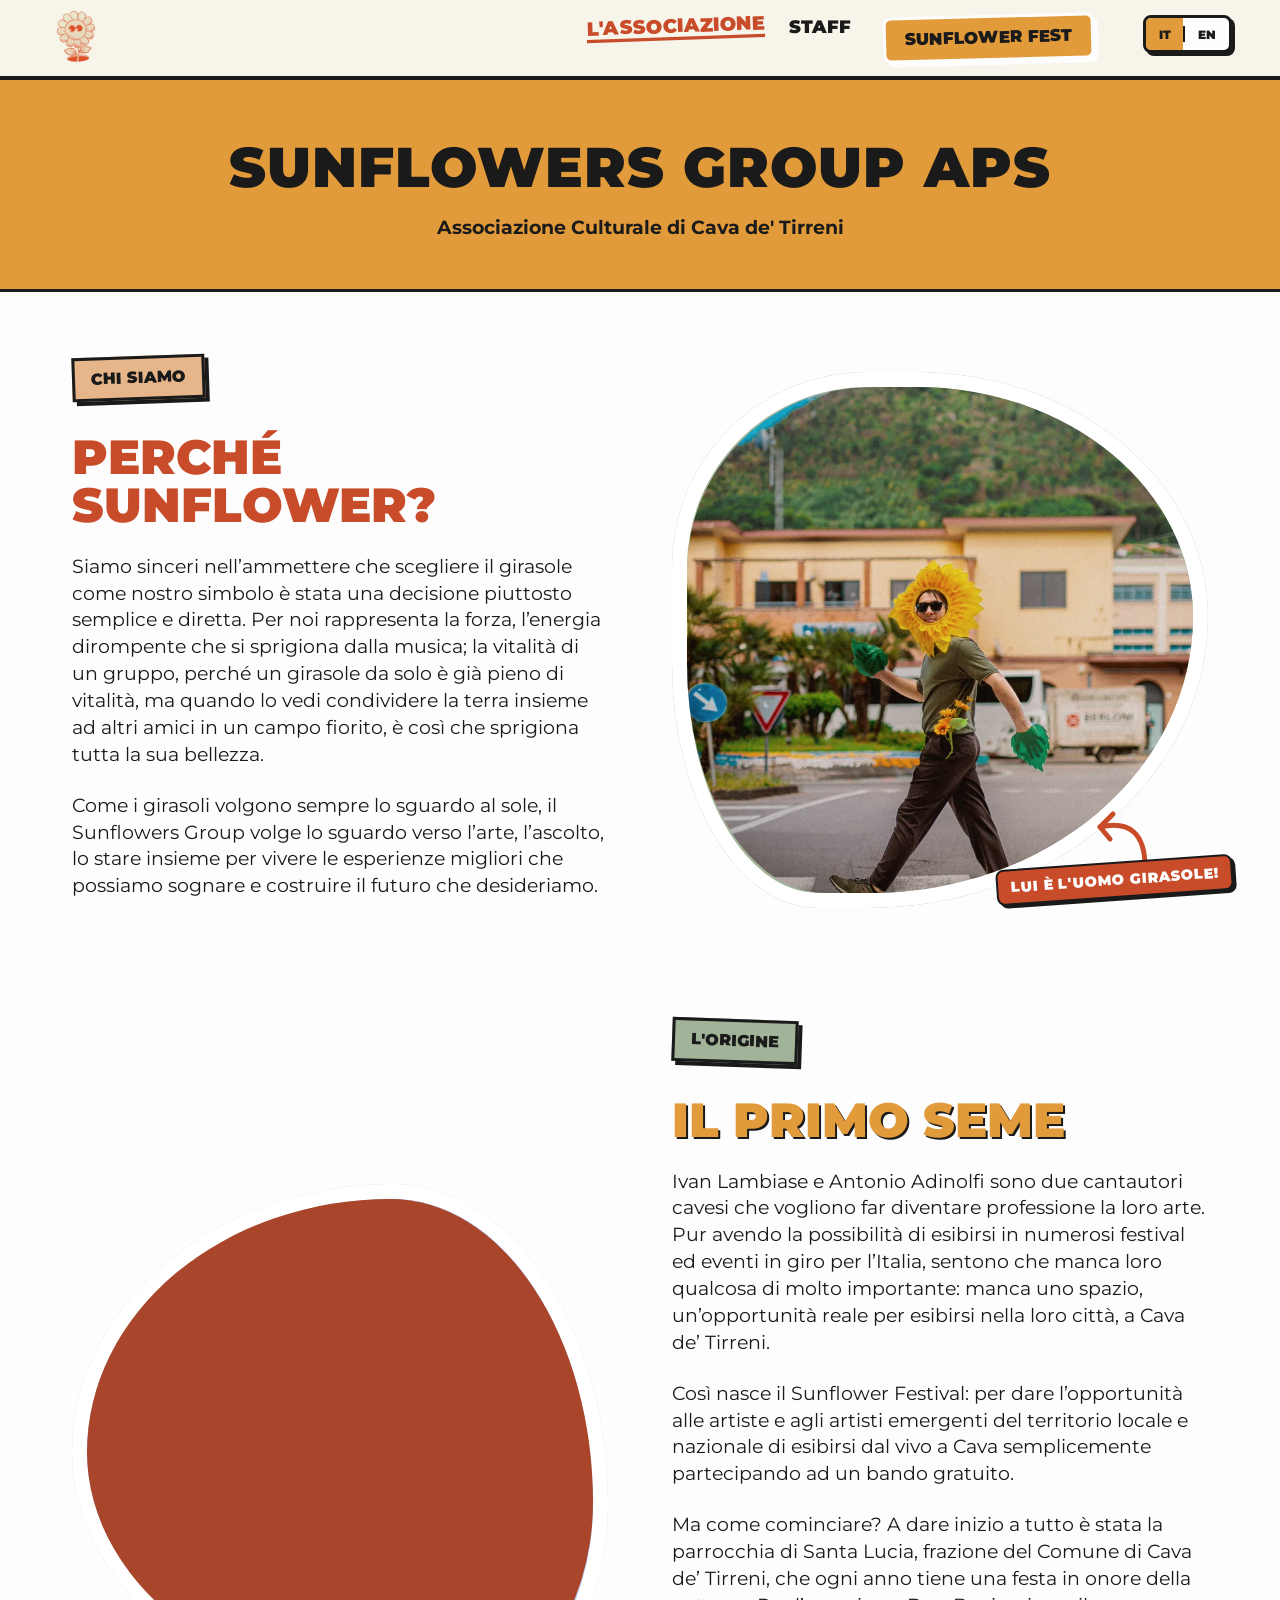
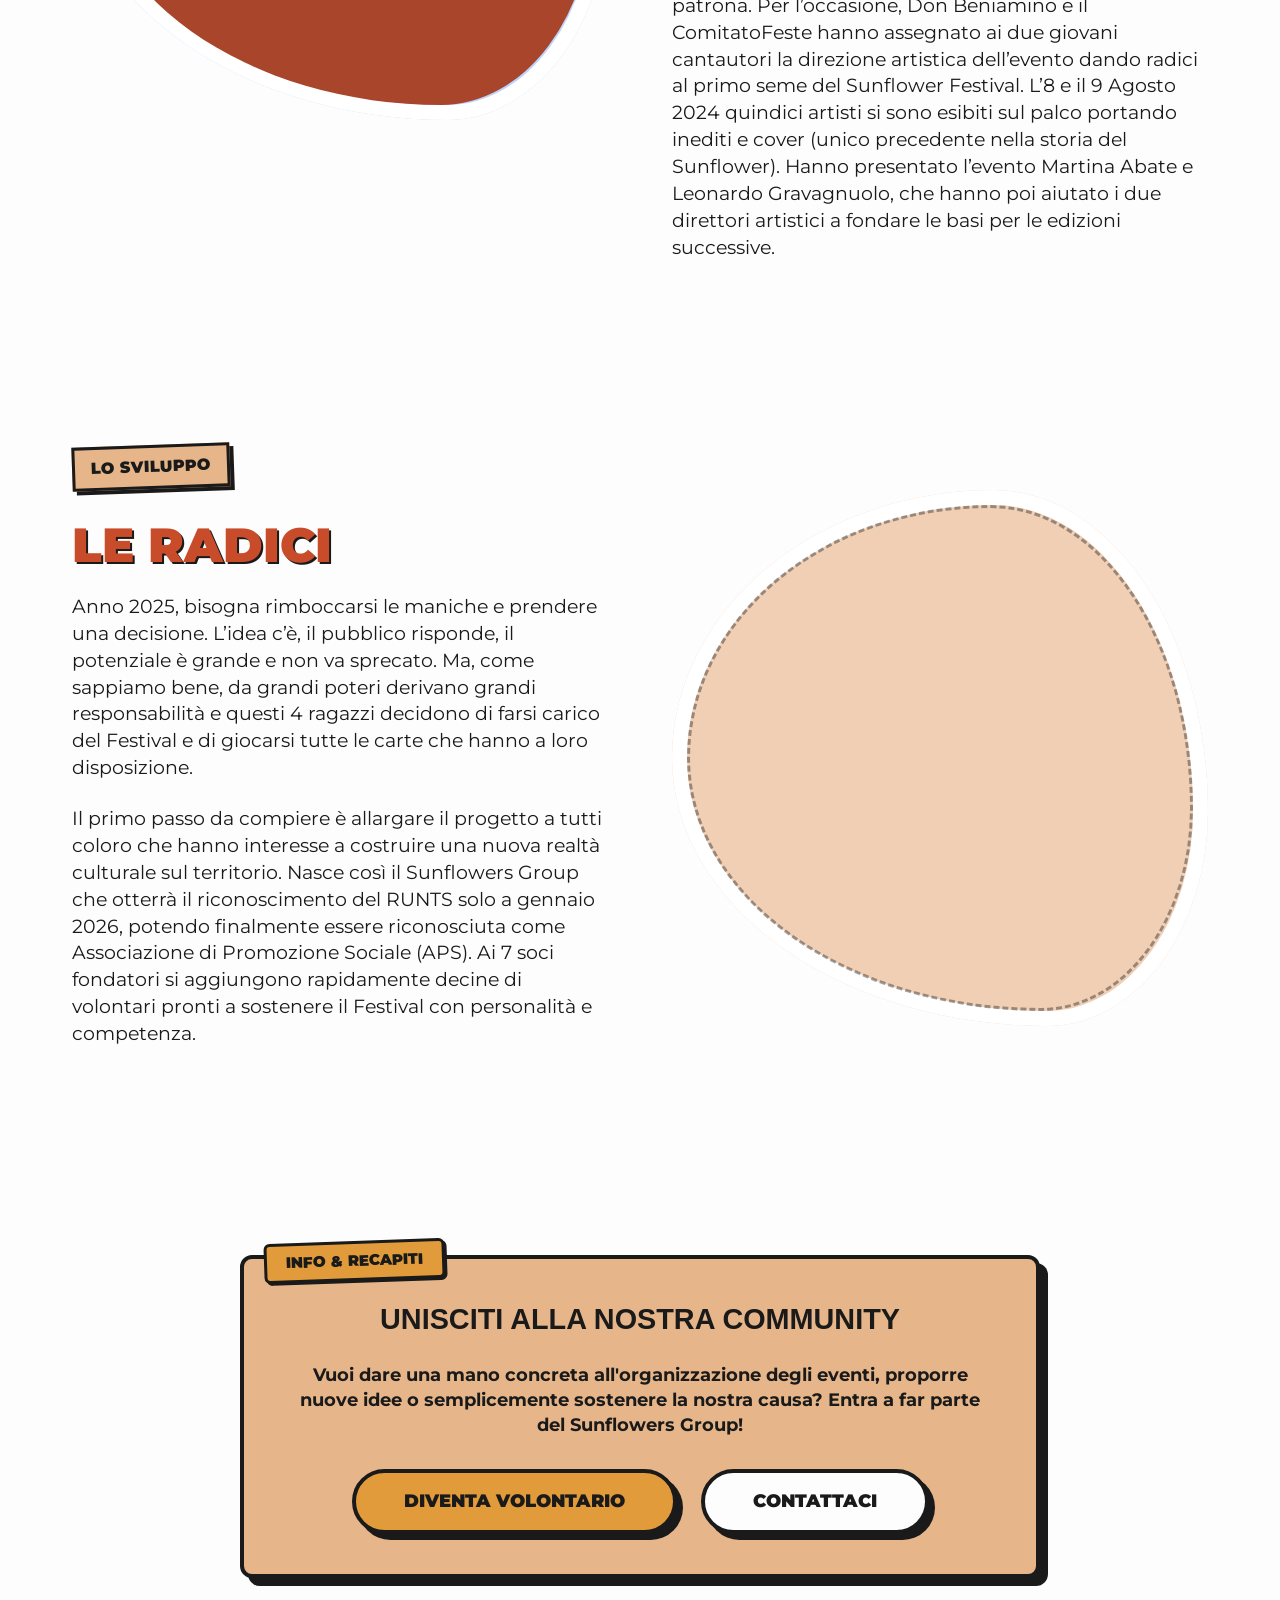
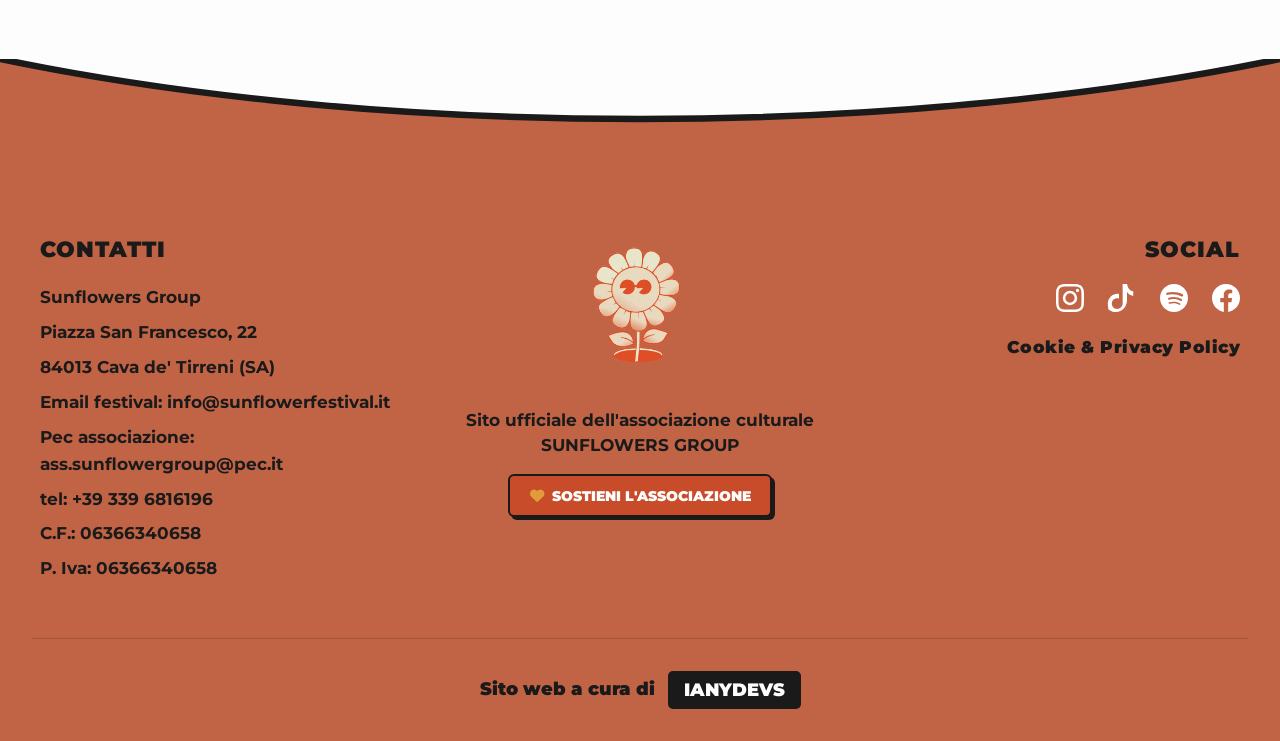
==== associazione/index.html @ 64fb0303 "fix: immagini news ritagliate su mobile/fullscreen, link PDF donazione e dettagli nav mobile - Le ne" ====
<!DOCTYPE html>
<html lang="it">
<head>
    <meta charset="UTF-8">
    <meta name="viewport" content="width=device-width, initial-scale=1.0">
    <title>Sunflowers Group | Associazione Culturale</title>
    <link rel="icon" type="image/png" href="assets/logo_ass.webp">
    <meta name="description" content="Sito ufficiale dell'Associazione Culturale Sunflowers Group. Promuoviamo arte, musica e creatività giovanile sul territorio.">
    <link rel="stylesheet" href="style.css?v=30">
    <link rel="preconnect" href="https://cdnjs.cloudflare.com">
    <link rel="preconnect" href="https://fonts.cdnfonts.com">
    <link rel="preload" href="https://cdnjs.cloudflare.com/ajax/libs/font-awesome/6.4.0/css/all.min.css" as="style" onload="this.onload=null;this.rel='stylesheet'">
    <noscript><link rel="stylesheet" href="https://cdnjs.cloudflare.com/ajax/libs/font-awesome/6.4.0/css/all.min.css"></noscript>
    <link rel="preconnect" href="https://fonts.googleapis.com">
    <link rel="preconnect" href="https://fonts.gstatic.com" crossorigin>
    <link rel="preload" href="https://fonts.googleapis.com/css2?family=Anton&family=Montserrat:wght@400;700;900&family=Great+Vibes&family=Dancing+Script&display=swap" as="style" onload="this.onload=null;this.rel='stylesheet'">
    <noscript><link href="https://fonts.googleapis.com/css2?family=Anton&family=Montserrat:wght@400;700;900&family=Great+Vibes&family=Dancing+Script&display=swap" rel="stylesheet"></noscript>
    <link rel="preload" href="https://fonts.cdnfonts.com/css/monument-extended" as="style" onload="this.onload=null;this.rel='stylesheet'">
    <noscript><link href="https://fonts.cdnfonts.com/css/monument-extended" rel="stylesheet"></noscript>
    <script>
        (function() {
            if (sessionStorage.getItem('playTransitionOut') !== 'true') {
                document.documentElement.classList.add('no-curtain');
            }
        })();
    </script>
</head>
<body>
    
    <!-- CURTAIN TRANSITION -->
    <div class="page-curtain">
        <div class="curtain-content">
            <img src="assets/logo_ass.webp" alt="Logo Sunflowers Group" class="curtain-logo">
            <div class="curtain-cursive-text" style="opacity: 0; clip-path: inset(-20px 100% -20px -20px);">Sunflowers Group</div>
        </div>
    </div>
    
    <!-- NAVBAR -->
    <nav class="main-nav">
        <a href="index.html" class="nav-logo">
            <img src="assets/logo_ass.webp" alt="Logo Sunflowers Group">
        </a>
        <button class="menu-toggle" id="menu-toggle" aria-label="Toggle Menu">
            <span></span>
            <span></span>
            <span></span>
        </button>
        <div class="nav-links">
            <a href="index.html" class="active"><span class="lang-it">L'Associazione</span><span class="lang-en">The Association</span></a>
            <a href="staff.html">Staff</a>
            <a href="../index.html" class="nav-btn-fest">Sunflower Fest</a>
            <div class="lang-switcher">
                <button class="lang-btn it" data-lang="it">IT</button>
                <div class="lang-switcher-divider"></div>
                <button class="lang-btn en" data-lang="en">EN</button>
            </div>
        </div>
    </nav>

    <!-- Page Header -->
    <header class="page-header" style="background-color: var(--c-yellow); border-bottom: 3px solid var(--text-black);">
        <h1 class="page-title" style="color: var(--text-black);">SUNFLOWERS GROUP APS</h1>
        <p class="page-subtitle" style="color: var(--text-black);">
            <span class="lang-it">Associazione Culturale di Cava de' Tirreni</span>
            <span class="lang-en">Cultural Association of Cava de' Tirreni</span>
        </p>
    </header>

    <!-- Content Wrapper -->
    <div class="full-width-wrapper bg-white">
        
        <main class="info-section">
            
            <!-- Association Block -->
            <article class="info-block reveal-up" id="missione">
                <div class="info-text">
                    <div class="sticker badge-rect bg-peach" style="position: relative; transform: rotate(-2deg); margin-bottom: 2rem; display: inline-block;">
                        <span class="lang-it">CHI SIAMO</span>
                        <span class="lang-en">WHO WE ARE</span>
                    </div>
                    <h2 style="color: var(--c-red);">
                        <span class="lang-it">PERCHÉ SUNFLOWER?</span>
                        <span class="lang-en">WHY SUNFLOWER?</span>
                    </h2>
                    <p>
                        <span class="lang-it">Siamo sinceri nell’ammettere che scegliere il girasole come nostro simbolo è stata una decisione piuttosto semplice e diretta. Per noi rappresenta la forza, l’energia dirompente che si sprigiona dalla musica; la vitalità di un gruppo, perché un girasole da solo è già pieno di vitalità, ma quando lo vedi condividere la terra insieme ad altri amici in un campo fiorito, è così che sprigiona tutta la sua bellezza.</span>
                        <span class="lang-en">We'll be honest: choosing the sunflower as our symbol was an easy, obvious choice. To us, it represents strength and the explosive energy that music unleashes — the vitality of a group, because even on its own a sunflower is already full of life, but it's when you see it sharing the soil with others in a blooming field that its beauty truly comes out.</span>
                    </p>
                    <p>
                        <span class="lang-it">Come i girasoli volgono sempre lo sguardo al sole, il Sunflowers Group volge lo sguardo verso l’arte, l’ascolto, lo stare insieme per vivere le esperienze migliori che possiamo sognare e costruire il futuro che desideriamo.</span>
                        <span class="lang-en">Just as sunflowers always turn toward the sun, the Sunflowers Group turns toward art, connection, and togetherness — living the best experiences we can dream up and building the future we want to see.</span>
                    </p>
                </div>
                <div class="info-image" style="position: relative;">
                    <div class="torn-paper-large float-anim-1 interactive-photo" style="background-color: var(--c-green);">
                        <div class="torn-paper-inner cover-image" style="background-image: url('assets/Img_ass1.webp');"></div>
                    </div>
                    <!-- Freccia e Testo "L'uomo girasole" -->
                    <div class="girasole-pointer" style="position: absolute; bottom: 10px; right: -25px; z-index: 15; font-family: 'Montserrat', sans-serif; font-weight: 900; pointer-events: none; display: flex; flex-direction: column; align-items: center;">
                        <svg width="80" height="70" viewBox="0 0 80 70" style="margin-left: 20px; margin-bottom: -10px;">
                            <!-- Hand-drawn style curved arrow starting vertically and bending left -->
                            <path d="M60,65 Q60,15 15,25" stroke="var(--c-red)" stroke-width="5" fill="none" stroke-linecap="round" />
                            <path d="M28,12 L15,25 L25,37" stroke="var(--c-red)" stroke-width="5" fill="none" stroke-linejoin="round" stroke-linecap="round" />
                        </svg>
                        <span style="white-space: nowrap; background: var(--c-red); color: white; padding: 6px 12px; border: 2px solid var(--text-black); border-radius: 8px; box-shadow: 3px 3px 0px var(--text-black); font-size: 0.9rem; text-transform: uppercase; letter-spacing: 1px; transform: rotate(-4deg); display: inline-block;">
                            <span class="lang-it">Lui è l'uomo girasole!</span>
                            <span class="lang-en">He is the sunflower man!</span>
                        </span>
                    </div>
                </div>
            </article>

            <!-- Projects Block -->
            <article class="info-block reverse reveal-up delay-1" style="padding-top: 2rem; padding-bottom: 4rem;" id="progetti">
                <div class="info-text">
                    <div class="sticker badge-rect bg-blue" style="position: relative; transform: rotate(2deg); margin-bottom: 2rem; display: inline-block; color: var(--text-black);">
                        <span class="lang-it">L'ORIGINE</span>
                        <span class="lang-en">THE ORIGIN</span>
                    </div>
                    <h2 style="color: var(--c-yellow); text-shadow: 2px 2px 0px var(--text-black);">
                        <span class="lang-it">IL PRIMO SEME</span>
                        <span class="lang-en">THE FIRST SEED</span>
                    </h2>
                    <p>
                        <span class="lang-it">Ivan Lambiase e Antonio Adinolfi sono due cantautori cavesi che vogliono far diventare professione la loro arte. Pur avendo la possibilità di esibirsi in numerosi festival ed eventi in giro per l’Italia, sentono che manca loro qualcosa di molto importante: manca uno spazio, un’opportunità reale per esibirsi nella loro città, a Cava de’ Tirreni.</span>
                        <span class="lang-en">Ivan Lambiase and Antonio Adinolfi are two singer-songwriters from Cava who want to turn their art into a career. Despite having played numerous festivals and events across Italy, they felt something important was missing: a real space, a real chance to perform in their own city, Cava de' Tirreni.</span>
                    </p>
                    <p>
                        <span class="lang-it">Così nasce il Sunflower Festival: per dare l’opportunità alle artiste e agli artisti emergenti del territorio locale e nazionale di esibirsi dal vivo a Cava semplicemente partecipando ad un bando gratuito.</span>
                        <span class="lang-en">And so the Sunflower Festival was born: to give emerging artists from the local and national scene the chance to perform live in Cava, simply by applying to a free open call.</span>
                    </p>
                    <p>
                        <span class="lang-it">Ma come cominciare? A dare inizio a tutto è stata la parrocchia di Santa Lucia, frazione del Comune di Cava de’ Tirreni, che ogni anno tiene una festa in onore della patrona. Per l’occasione, Don Beniamino e il ComitatoFeste hanno assegnato ai due giovani cantautori la direzione artistica dell’evento dando radici al primo seme del Sunflower Festival. L’8 e il 9 Agosto 2024 quindici artisti si sono esibiti sul palco portando inediti e cover (unico precedente nella storia del Sunflower). Hanno presentato l’evento Martina Abate e Leonardo Gravagnuolo, che hanno poi aiutato i due direttori artistici a fondare le basi per le edizioni successive.</span>
                        <span class="lang-en">But how do you start? It all began with the parish of Santa Lucia, a hamlet in the Municipality of Cava de' Tirreni, which holds a feast in honor of its patron saint every year. For the occasion, Don Beniamino and the Feast Committee entrusted the two young singer-songwriters with the event's artistic direction, planting the first seed of the Sunflower Festival. On August 8 and 9, 2024, fifteen artists took the stage with original songs and covers (still the only time that's happened in Sunflower's history). The event was hosted by Martina Abate and Leonardo Gravagnuolo, who went on to help the two artistic directors lay the groundwork for the editions that followed.</span>
                    </p>
                </div>
                <div class="info-image">
                    <div class="torn-paper-large shape-2 float-anim-2 interactive-photo" style="background-color: var(--c-blue);">
                        <div class="torn-paper-inner cover-image img-vibes" style="background-image: url('../assets/slide3.png');"></div>
                    </div>
                </div>
            </article>

            <!-- Roots Block -->
            <article class="info-block reveal-up delay-1" style="padding-top: 2rem; padding-bottom: 4rem;" id="radici">
                <div class="info-text">
                    <div class="sticker badge-rect bg-peach" style="position: relative; transform: rotate(-2deg); margin-bottom: 2rem; display: inline-block; color: var(--text-black);">
                        <span class="lang-it">LO SVILUPPO</span>
                        <span class="lang-en">THE DEVELOPMENT</span>
                    </div>
                    <h2 style="color: var(--c-red); text-shadow: 2px 2px 0px var(--text-black);">
                        <span class="lang-it">LE RADICI</span>
                        <span class="lang-en">THE ROOTS</span>
                    </h2>
                    <p>
                        <span class="lang-it">Anno 2025, bisogna rimboccarsi le maniche e prendere una decisione. L’idea c’è, il pubblico risponde, il potenziale è grande e non va sprecato. Ma, come sappiamo bene, da grandi poteri derivano grandi responsabilità e questi 4 ragazzi decidono di farsi carico del Festival e di giocarsi tutte le carte che hanno a loro disposizione.</span>
                        <span class="lang-en">It's 2025, and it's time to roll up our sleeves and make a call. The idea is there, the audience is responding, and the potential is too great to waste. But, as we all know, with great power comes great responsibility, and these four young guys decide to take charge of the Festival and play every card they have.</span>
                    </p>
                    <p>
                        <span class="lang-it">Il primo passo da compiere è allargare il progetto a tutti coloro che hanno interesse a costruire una nuova realtà culturale sul territorio. Nasce così il Sunflowers Group che otterrà il riconoscimento del RUNTS solo a gennaio 2026, potendo finalmente essere riconosciuta come Associazione di Promozione Sociale (APS). Ai 7 soci fondatori si aggiungono rapidamente decine di volontari pronti a sostenere il Festival con personalità e competenza.</span>
                        <span class="lang-en">The first step is to open the project up to everyone interested in building a new cultural venture in the area. That's how the Sunflowers Group came to be — though it wouldn't officially register with RUNTS until January 2026, finally earning recognition as a Social Promotion Association (APS). Dozens of volunteers quickly joined the 7 founding members, each ready to support the Festival with their own skills and personality.</span>
                    </p>
                </div>
                <div class="info-image">
                    <div class="torn-paper-large shape-2 float-anim-1 interactive-photo" style="background-color: var(--c-pastel-orange);">
                        <div class="torn-paper-inner" style="background-color: transparent; display: flex; align-items: center; justify-content: center; border: 3px dashed rgba(26, 26, 26, 0.4);">
                            <span style="font-family: 'Monument Extended', sans-serif; font-size: 0.8rem; color: var(--text-black); opacity: 0.4;">
                              
                          
                            </span>
                        </div>
                    </div>
                </div>
            </article>

            <!-- Membership Card / Call to Action -->
            <article class="reveal-up" style="width: 100%; display: flex; justify-content: center; margin-top: 2rem;">
                <div class="contact-info-card" style="max-width: 800px; width: 100%; text-align: center;">
                    <h3 style="font-family: 'Monument Extended', sans-serif; font-size: 1.8rem; margin-bottom: 1.5rem; text-transform: uppercase;">
                        <span class="lang-it">Unisciti alla nostra community</span>
                        <span class="lang-en">Join our community</span>
                    </h3>
                    <p style="font-size: 1.1rem; margin-bottom: 2rem; font-weight: 700;">
                        <span class="lang-it">Vuoi dare una mano concreta all'organizzazione degli eventi, proporre nuove idee o semplicemente sostenere la nostra causa? Entra a far parte del Sunflowers Group!</span>
                        <span class="lang-en">Do you want to lend a hand in organizing events, propose new ideas, or simply support our cause? Join the Sunflowers Group!</span>
                    </p>
                    <div style="display: flex; gap: 1.5rem; justify-content: center; flex-wrap: wrap;">
                        <a href="https://docs.google.com/forms/d/e/1FAIpQLSexlqiySbiXjuskMPaoTKAL4eFnGVCigT198Jx8wdQ3EUx08g/viewform" target="_blank" class="brutalist-button bg-yellow" style="font-size: 1.1rem; text-decoration: none;">
                            <span class="lang-it">Diventa Volontario</span>
                            <span class="lang-en">Become a Volunteer</span>
                        </a>
                        <a href="../contatti.html" class="brutalist-button bg-white" style="font-size: 1.1rem; text-decoration: none;">
                            <span class="lang-it">Contattaci</span>
                            <span class="lang-en">Contact Us</span>
                        </a>
                    </div>
                </div>
            </article>

        </main>
    </div>

    <!-- Site Footer -->
    <footer class="site-footer">
        <!-- Wavy Divider at the top of the footer -->
        <svg class="footer-wave-divider" viewBox="0 0 1000 100" preserveAspectRatio="none">
            <path d="M0,0 C300,100 700,100 1000,0 L1000,100 L0,100 Z" fill="var(--c-yellow)"></path>
            <path d="M0,0 C300,100 700,100 1000,0" fill="none" stroke="var(--text-black)" stroke-width="8"></path>
        </svg>
        
        <div class="footer-container">
            <!-- Left Column: Contacts -->
            <div class="footer-col footer-contacts">
                <h3><span class="lang-it">Contatti</span><span class="lang-en">Contact</span></h3>
                <p class="association-name">Sunflowers Group</p>
                <p>Piazza San Francesco, 22</p>
                <p>84013 Cava de' Tirreni (SA)</p>
                <p>
                    <span class="lang-it">Email festival: info@sunflowerfestival.it</span>
                    <span class="lang-en">Festival email: info@sunflowerfestival.it</span>
                </p>
                <p>
                    <span class="lang-it">Pec associazione: ass.sunflowergroup@pec.it</span>
                    <span class="lang-en">Association PEC: ass.sunflowergroup@pec.it</span>
                </p>
                <p>
                    <span class="lang-it">tel: +39 339 6816196</span>
                    <span class="lang-en">tel: +39 339 6816196</span>
                </p>
                <p>C.F.: 06366340658</p>
                <p>P. Iva: 06366340658</p>
            </div>
            
            <!-- Middle Column: Logo & Description -->
            <div class="footer-col footer-brand">
                <div class="footer-logo">
                    <img src="assets/logo_ass.webp" alt="Logo Sunflowers Group">
                </div>
                <p class="realization-text">
                    <span class="lang-it">Sito ufficiale dell'associazione culturale<br><strong>SUNFLOWERS GROUP</strong></span>
                    <span class="lang-en">Official website of the cultural association<br><strong>SUNFLOWERS GROUP</strong></span>
                </p>
                <a href="assets/documenti/DonazioneSunflowersGroup.pdf" target="_blank" class="brutalist-button bg-red donation-footer-btn" style="text-decoration: none; font-size: 0.9rem; font-weight: 900; padding: 0.6rem 1.2rem; border-radius: 6px; color: var(--text-white); display: inline-flex; align-items: center; gap: 0.5rem; box-shadow: 3px 3px 0px var(--text-black); border: 2px solid var(--text-black); margin-top: 1rem;">
                    <i class="fa-solid fa-heart" style="color: var(--c-yellow);"></i> 
                    <span class="lang-it">Sostieni l'Associazione</span>
                    <span class="lang-en">Support the Association</span>
                </a>
            </div>
            
            <!-- Right Column: Socials & Policies -->
            <div class="footer-col footer-socials">
                <h3>SOCIAL</h3>
                <div class="social-icons">
                    <a href="https://www.instagram.com/sun.flower.fest/" target="_blank" rel="noopener noreferrer" aria-label="Instagram">
                        <svg viewBox="0 0 24 24" width="28" height="28">
                            <defs>
                                <radialGradient id="rgInstagram" cx="30%" cy="107%" r="130%">
                                    <stop offset="0%" stop-color="#fdf497" />
                                    <stop offset="5%" stop-color="#fdf497" />
                                    <stop offset="45%" stop-color="#fd5949" />
                                    <stop offset="60%" stop-color="#d6249f" />
                                    <stop offset="90%" stop-color="#285aeb" />
                                </radialGradient>
                            </defs>
                            <path fill="url(#rgInstagram)" d="M12 2.163c3.204 0 3.584.012 4.85.07 3.252.148 4.771 1.691 4.919 4.919.058 1.265.069 1.645.069 4.849 0 3.205-.012 3.584-.069 4.849-.149 3.225-1.664 4.771-4.919 4.919-1.266.058-1.644.07-4.85.07-3.204 0-3.584-.012-4.849-.07-3.26-.149-4.771-1.699-4.919-4.92-.058-1.265-.07-1.644-.07-4.849 0-3.204.013-3.583.07-4.849.149-3.227 1.664-4.771 4.919-4.919 1.266-.057 1.645-.069 4.849-.069zM12 0C8.741 0 8.333.014 7.053.072 2.695.272.273 2.69.073 7.051C.014 8.333 0 8.741 0 12c0 3.259.014 3.668.072 4.948.2 4.358 2.618 6.78 6.98 6.98C8.333 23.986 8.741 24 12 24c3.259 0 3.668-.014 4.948-.072 4.354-.2 6.782-2.618 6.979-6.98.059-1.28.073-1.689.073-4.948 0-3.259-.014-3.667-.072-4.947-.196-4.354-2.617-6.78-6.979-6.98C15.668.014 15.259 0 12 0zm0 5.838a6.162 6.162 0 1 0 0 12.324 6.162 6.162 0 0 0 0-12.324zM12 16a4 4 0 1 1 0-8 4 4 0 0 1 0 8zm6.406-11.845a1.44 1.44 0 1 0 0 2.881 1.44 1.44 0 0 0 0-2.881z" />
                        </svg>
                    </a>
                    <a href="https://www.tiktok.com/@sunflower.fest" target="_blank" rel="noopener noreferrer" aria-label="TikTok">
                        <svg viewBox="0 0 24 24" width="28" height="28" fill="currentColor">
                            <path d="M12.525.02c1.31-.02 2.61-.01 3.91-.02.08 1.53.63 3.02 1.59 4.23.85.99 2.01 1.69 3.26 2.03.11.03.22.05.34.08v3.91c-.81-.13-1.61-.39-2.36-.77-1.12-.56-2.07-1.42-2.73-2.48-.06-.1-.13-.2-.2-.3-.02.04-.03.09-.04.13v6.78c.01 1.77-.38 3.53-1.13 5.13-.88 1.77-2.31 3.24-4.06 4.14-1.74.88-3.7 1.25-5.65 1.05-1.92-.17-3.76-.99-5.18-2.32C.29 20.47-.28 18.39-.14 16.29c.14-2.13 1.06-4.14 2.58-5.63 1.52-1.47 3.56-2.28 5.68-2.28.43-.01.86.03 1.29.11v3.96c-.45-.16-.92-.23-1.4-.23-1.14-.02-2.26.37-3.15 1.1-.9.76-1.46 1.86-1.56 3.03-.11 1.17.22 2.36.93 3.3.71.91 1.75 1.51 2.89 1.67 1.15.14 2.33-.11 3.3-.72 1-.64 1.72-1.63 1.99-2.77.13-.53.18-1.07.17-1.62-.02-2.92-.01-5.84-.02-8.76v-.93z"/>
                        </svg>
                    </a>
                    <a href="https://open.spotify.com/playlist/64spZqm9N3qM6NCwvnRzfY?si=bBNFJr0JQeagZHCr__zB_Q" target="_blank" rel="noopener noreferrer" aria-label="Spotify">
                        <svg viewBox="0 0 24 24" width="28" height="28" fill="currentColor">
                            <path d="M12 0C5.4 0 0 5.4 0 12s5.4 12 12 12 12-5.4 12-12S18.66 0 12 0zm5.5 17.6c-.2.3-.6.4-.9.2-2.3-1.4-5.1-1.7-8.5-.9-.3.1-.7-.1-.8-.4-.1-.3.1-.7.4-.8 3.7-.8 6.9-.5 9.5 1.1.3.1.4.5.3.8zm1.3-3.3c-.3.4-.8.5-1.1.3-2.6-1.6-6.6-2.1-9.7-1.2-.5.1-1-.2-1.1-.6-.1-.5.2-1 .6-1.1 3.6-1.1 8-.6 11 1.2.4.2.5.7.3 1.1zm.1-3.4C15 8.5 9.6 8.3 6.5 9.3c-.5.1-1.1-.1-1.2-.7-.1-.5.1-1.1.7-1.2 3.6-1.1 9.6-.9 13.4 1.4.5.3.6 1 .3 1.4-.3.5-1 .6-1.4.3z"/>
                        </svg>
                    </a>
                    <a href="https://www.facebook.com/share/1G4sMCHyNB/" target="_blank" rel="noopener noreferrer" aria-label="Facebook">
                        <svg viewBox="0 0 24 24" width="28" height="28" fill="currentColor">
                            <path d="M24 12.073c0-6.627-5.373-12-12-12s-12 5.373-12 12c0 5.99 4.388 10.954 10.125 11.854v-8.385H7.078v-3.47h3.047V9.43c0-3.007 1.792-4.669 4.533-4.669 1.312 0 2.686.235 2.686.235v2.953H15.83c-1.491 0-1.956.925-1.956 1.874v2.25h3.328l-.532 3.47h-2.796v8.385C19.612 23.027 24 18.062 24 12.073z"/>
                        </svg>
                    </a>
                </div>
                <div class="policy-link">
                    <a href="#" target="_blank" rel="noopener noreferrer">Cookie & Privacy Policy</a>
                </div>
            </div>
        </div>

        <!-- Bottom Developer Credit -->
        <div class="footer-bottom">
            <div class="developer-credit">
               <span class="lang-it">Sito web a cura di</span><span class="lang-en">Website by</span> <a href="https://ianyydevs.altervista.org/" target="_blank">IANYDEVS</a>
            </div>
        </div>
    </footer>

    <script src="script.js?v=1.0.3"></script>
</body>
</html>
---- associazione/style.css ----
:root {
    /* Earthy, warm palette matched to the logo's terracotta and cream colors */
    --c-blue: #bcd4fc;      /* soft blue */
    --c-grey: #cac3b0;      /* warm stone grey */
    --c-red: #c84c2a;       /* terracotta/rust red */
    --c-peach: #e6b68a;     /* warm sand peach */
    --c-green: #a1b399;     /* olive/sage green */
    --c-purple: #dfc0c0;    /* soft dusty rose */
    --c-yellow: #e29b3a;    /* warm amber/sunflower yellow - matches logo accents */
    
    /* Pastel colors derived from user's image swatches */
    --c-pastel-orange: #f0cfb5;
    --c-pastel-yellow: #f2ddb6;
    --c-pastel-blue: #c4d6f2;
    --c-pastel-green: #d1e0cb;
    --c-pastel-brown: #c4aba1;
    --c-pastel-pink: #e3ccd5;
    --c-pastel-cream: #f7f4e9;   /* warm cream */
    --c-pastel-grey: #e0dbcd;
    
    --text-black: #1a1a1a;
    --text-white: #fdfdfd;
    --bg-white: #f7f4e9;    /* Warm cream background instead of standard light grey! */
    --bg-brown: #997052;
}

* {
    margin: 0;
    padding: 0;
    box-sizing: border-box;
}

html, body {
    overflow-x: hidden;
    width: 100%;
}

body {
    background-color: var(--text-black);
    font-family: 'Montserrat', sans-serif;
    color: var(--text-black);
    line-height: 1.4;
    padding-top: 80px; /* Space for fixed navbar */
}

/* --- BRAND TYPOGRAPHY UTILITIES --- */
.text-sunflower {
    font-family: 'Monument Extended', sans-serif;
    font-weight: 400;
    -webkit-text-stroke: 1.5px var(--text-black);
    color: transparent;
    text-transform: uppercase;
    letter-spacing: 0.02em;
}

.text-festival {
    font-family: 'Monument Extended', sans-serif;
    font-weight: 400;
    color: var(--text-black);
    text-transform: uppercase;
    letter-spacing: 0.01em;
}

/* --- NAVIGATION BAR --- */
.main-nav {
    position: fixed;
    top: 0;
    left: 0;
    width: 100%;
    height: 80px;
    background-color: var(--text-black);
    display: flex;
    justify-content: space-between;
    align-items: center;
    padding: 0 3rem;
    z-index: 1000;
    border-bottom: 1px solid rgba(255, 255, 255, 0.15);
    transition: background-color 0.4s ease, border-color 0.4s ease, backdrop-filter 0.4s ease, -webkit-backdrop-filter 0.4s ease;
}

/* Glassmorphism navbar state when over hero slide */
.main-nav.transparent-nav {
    background-color: var(--text-black);
    backdrop-filter: none;
    -webkit-backdrop-filter: none;
    border-bottom: 1px solid rgba(255, 255, 255, 0.15);
}

.main-nav.transparent-nav .nav-logo .text-sunflower {
    -webkit-text-stroke: 1.2px var(--text-white);
}

.main-nav.transparent-nav .nav-logo .text-festival {
    color: var(--c-yellow);
}

.main-nav.transparent-nav .nav-links a {
    color: var(--text-white);
}

.main-nav.transparent-nav .nav-links a:hover,
.main-nav.transparent-nav .nav-links a.active {
    color: var(--c-yellow);
}

.main-nav.transparent-nav .menu-toggle span {
    background-color: var(--text-white);
}

.nav-logo {
    display: flex;
    flex-direction: column;
    justify-content: center;
    align-items: flex-start;
    text-decoration: none;
    line-height: 0.85;
    transition: transform 0.2s ease, opacity 0.2s ease;
    transform: rotate(-3deg);
}

.nav-logo img {
    height: 60px;
    width: 60px;
    border-radius: 50%;
    object-fit: cover;
    display: block;
}

.nav-logo:hover {
    opacity: 0.8;
    transform: rotate(-1deg) scale(1.05);
}

.nav-logo .text-sunflower {
    font-family: 'Monument Extended', sans-serif;
    font-size: 0.9rem;
    font-weight: 400;
    -webkit-text-stroke: 1.2px var(--text-black);
    color: transparent;
    text-transform: uppercase;
    letter-spacing: 0.02em;
}

.nav-logo .text-festival {
    font-family: 'Monument Extended', sans-serif;
    font-size: 0.9rem;
    font-weight: 400;
    color: var(--text-black);
    text-transform: uppercase;
    letter-spacing: 0.01em;
}

.nav-links {
    display: flex;
    gap: 2rem;
}

.nav-links a {
    font-family: 'Montserrat', sans-serif;
    font-weight: 900;
    font-size: 1.1rem;
    color: var(--text-white);
    text-decoration: none;
    text-transform: uppercase;
    transition: transform 0.2s ease, color 0.2s ease;
    display: inline-block;
}

.nav-links a:hover, .nav-links a.active {
    color: var(--c-yellow);
    transform: scale(1.1) rotate(-2deg);
    text-decoration: underline;
    text-decoration-thickness: 3px;
    text-underline-offset: 4px;
}

/* Styled navbar button for Sunflower Fest */
.nav-links a.nav-btn-fest {
    background-color: var(--c-yellow);
    color: var(--text-black) !important;
    padding: 0.5rem 1.2rem;
    border-radius: 8px;
    border: 3px solid var(--text-white);
    box-shadow: 4px 4px 0px var(--text-white);
    font-size: 1.05rem;
    transform: rotate(-1.5deg);
    transition: all 0.2s ease;
    display: inline-block;
    text-shadow: none !important;
    text-decoration: none !important;
}

.nav-links a.nav-btn-fest:hover {
    background-color: var(--text-white);
    color: var(--text-black) !important;
    box-shadow: 4px 4px 0px var(--c-yellow);
    transform: rotate(1.5deg) scale(1.05);
    text-decoration: none !important;
    text-shadow: none !important;
}

/* On transparent navbar state (if applicable) */
.main-nav.transparent-nav .nav-links a.nav-btn-fest {
    border-color: var(--text-white);
    box-shadow: 4px 4px 0px var(--text-white);
}


/* --- NAVBAR DROPDOWN & PAGE CURTAIN TRANSITIONS --- */
/* Page Curtain style */
.page-curtain {
    display: none !important;
    position: fixed;
    top: 0;
    left: 0;
    width: 100vw;
    height: 100vh;
    background-color: var(--text-black);
    z-index: 100000; /* Must overlay everything, including navbar */
    display: flex;
    flex-direction: column;
    justify-content: center;
    align-items: center;
    transform: translateY(0);
    transition: transform 0.6s cubic-bezier(0.85, 0, 0.15, 1);
    pointer-events: none;
    border-bottom: 8px solid #FFC231;
}

html.no-curtain .page-curtain {
    display: none !important;
}

.page-curtain.slide-out {
    transform: translateY(100%);
}

.curtain-content {
    text-align: center;
    line-height: 0.9;
    display: flex;
    flex-direction: column;
    justify-content: center;
    align-items: center;
    width: 100%;
    gap: 1.5rem;
}

.curtain-logo {
    height: 180px;
    width: auto;
    animation: 
        curtainLogoIntro 1s cubic-bezier(0.34, 1.56, 0.64, 1) both,
        curtainLogoFloat 4s ease-in-out infinite 1s;
    transform-origin: center;
}

@keyframes curtainLogoIntro {
    0% {
        opacity: 0;
        transform: scale(0.3) rotate(-90deg);
        filter: drop-shadow(0 0 0px rgba(255, 194, 49, 0));
    }
    70% {
        opacity: 1;
        transform: scale(1.15) rotate(10deg);
        filter: drop-shadow(0 0 20px rgba(255, 194, 49, 0.6));
    }
    100% {
        opacity: 1;
        transform: scale(1) rotate(0deg);
        filter: drop-shadow(0 0 10px rgba(255, 194, 49, 0.3));
    }
}

@keyframes curtainLogoFloat {
    0%, 100% {
        transform: translateY(0) scale(1) rotate(0deg);
        filter: drop-shadow(0 0 10px rgba(255, 194, 49, 0.3));
    }
    50% {
        transform: translateY(-8px) scale(1.04) rotate(3deg);
        filter: drop-shadow(0 0 25px rgba(255, 194, 49, 0.75));
    }
}


/* --- CURTAIN CURSIVE TEXT TYPEWRITER EFFECT --- */
.curtain-cursive-text {
    font-family: 'Dancing Script', cursive;
    font-size: 8.5rem;
    color: #FFC231;
    text-shadow: 4px 4px 0px rgba(255, 194, 49, 0.15);
    white-space: nowrap;
    position: relative;
    display: inline-block;
    margin: 0 auto;
    opacity: 0; /* Hide initially before animation starts */
    clip-path: inset(-20px 100% -20px -20px);
    animation: typewriterEffect 1.2s cubic-bezier(0.25, 0.46, 0.45, 0.94) 0.2s both;
}

.curtain-cursive-text::after {
    content: '';
    position: absolute;
    top: 15%;
    bottom: 15%;
    left: 0;
    width: 5px;
    background-color: #FFC231;
    box-shadow: 0 0 6px rgba(255, 194, 49, 0.5);
    pointer-events: none;
    opacity: 0; /* Hide initially before animation starts */
    animation: 
        cursorMove 1.2s cubic-bezier(0.25, 0.46, 0.45, 0.94) 0.2s both,
        blinkCursor 0.6s step-end infinite 0.2s;
}

@keyframes typewriterEffect {
    from {
        opacity: 1;
        clip-path: inset(-20px 100% -20px -20px);
    }
    to {
        opacity: 1;
        clip-path: inset(-20px -30px -20px -20px);
    }
}

@keyframes cursorMove {
    from {
        opacity: 1;
        left: 0;
    }
    to {
        opacity: 1;
        left: 100%;
    }
}

@keyframes blinkCursor {
    from, to {
        opacity: 0;
    }
    50% {
        opacity: 1;
    }
}

@media (max-width: 768px) {
    .page-curtain {
        display: none !important;
    }
    .curtain-cursive-text {
        font-size: 4.5rem;
    }
    .curtain-cursive-text::after {
        width: 3px;
    }
}

/* Dropdown style matching brutalist theme */
.nav-dropdown {
    position: relative;
    display: inline-block;
}

.nav-links .nav-dropdown .dropdown-trigger {
    background-color: #FFC231;
    color: var(--text-black);
    padding: 0.4rem 1.2rem;
    border-radius: 50px;
    border: 3px solid var(--text-black);
    box-shadow: 4px 4px 0px var(--text-black);
    font-size: 1rem;
    transform: rotate(-1deg);
    display: inline-flex;
    align-items: center;
    gap: 0.5rem;
    cursor: pointer;
    font-family: 'Montserrat', sans-serif;
    font-weight: 900;
    text-transform: uppercase;
    transition: all 0.2s ease;
    text-decoration: none;
}

.nav-links .nav-dropdown .dropdown-trigger i {
    font-size: 0.8rem;
    transition: transform 0.3s ease;
}

.nav-links .nav-dropdown .dropdown-trigger:hover {
    background-color: var(--text-white);
    color: var(--text-black);
    border-color: var(--text-black);
    box-shadow: 4px 4px 0px var(--text-black);
    transform: rotate(1deg) scale(1.05);
    text-decoration: none;
}

/* Navbar active hover Chevron rot */
.nav-dropdown:hover .dropdown-trigger i,
.nav-dropdown.active .dropdown-trigger i {
    transform: rotate(180deg);
}

/* Glassmorphism navbar trigger state */
.main-nav.transparent-nav .nav-dropdown .dropdown-trigger {
    background-color: #FFC231;
    color: var(--text-black);
    border-color: var(--text-black);
    box-shadow: 4px 4px 0px var(--text-black);
}

.main-nav.transparent-nav .nav-dropdown .dropdown-trigger:hover {
    background-color: var(--text-white);
    color: var(--text-black);
}

/* Clicked/open state: white with black outline, overrides hover and transparent-nav */
.nav-links .nav-dropdown.active .dropdown-trigger,
.main-nav.transparent-nav .nav-dropdown.active .dropdown-trigger {
    background-color: var(--text-white) !important;
    color: var(--text-black) !important;
    border-color: var(--text-black) !important;
    box-shadow: 4px 4px 0px var(--text-black) !important;
}

/* Dropdown Menu block */
.dropdown-content {
    display: none;
    position: absolute;
    top: 100%;
    right: 0;
    background-color: var(--bg-white, #f4f4f4);
    min-width: 340px;
    border: 3px solid var(--text-black);
    box-shadow: 6px 6px 0px var(--text-black);
    z-index: 1010;
    padding: 1.5rem;
    border-radius: 12px;
    margin-top: 15px;
    text-align: left;
}

/* Bridge hover gap between trigger and content */
.dropdown-content::before {
    content: '';
    position: absolute;
    top: -20px;
    left: 0;
    width: 100%;
    height: 20px;
    background: transparent;
    z-index: -1;
}

/* Support active state toggle on all screen sizes */
.nav-dropdown.active .dropdown-content {
    display: block;
}

/* Hover on desktop */
@media (min-width: 992px) {
    .nav-dropdown:hover .dropdown-content {
        display: block;
        animation: dropFade 0.3s cubic-bezier(0.16, 1, 0.3, 1) forwards;
    }
}

@keyframes dropFade {
    from {
        opacity: 0;
        transform: translateY(15px);
    }
    to {
        opacity: 1;
        transform: translateY(0);
    }
}

.dropdown-item {
    display: flex;
    flex-direction: column;
    gap: 0.4rem;
}

.dropdown-item h4 {
    font-family: 'Montserrat', sans-serif;
    font-weight: 900;
    font-size: 1.15rem;
    color: var(--text-black);
    margin-bottom: 0.1rem;
    letter-spacing: 0.5px;
}

.dropdown-item p {
    font-size: 0.85rem;
    color: rgba(26, 26, 26, 0.7);
    margin-bottom: 0.6rem;
    font-weight: 700;
    line-height: 1.3;
}

.dropdown-btn {
    display: inline-block;
    font-family: 'Montserrat', sans-serif;
    font-weight: 900;
    font-size: 0.9rem;
    color: var(--text-black);
    text-decoration: none;
    padding: 0.6rem 1.2rem;
    border: 3px solid var(--text-black);
    border-radius: 8px;
    box-shadow: 3px 3px 0px var(--text-black);
    transition: all 0.2s ease;
    text-align: center;
    text-transform: uppercase;
}

.dropdown-btn:hover {
    transform: translate(-2px, -2px);
    box-shadow: 5px 5px 0px var(--text-black);
    color: var(--text-black) !important;
}

.dropdown-btn:active {
    transform: translate(1px, 1px);
    box-shadow: 1px 1px 0px var(--text-black);
}

.dropdown-btn.bg-yellow {
    background-color: var(--c-yellow);
}

.dropdown-btn.bg-red {
    background-color: var(--c-red);
    color: var(--text-white);
}

.dropdown-btn.bg-red:hover {
    color: var(--text-white) !important;
}

.dropdown-divider {
    height: 3px;
    background-color: var(--text-black);
    margin: 1.2rem 0;
}

/* Mobile Dropdown styles */
@media (max-width: 768px) {
    .nav-links .nav-dropdown {
        width: 100%;
        display: flex;
        flex-direction: column;
        align-items: center;
    }
    
    .nav-links .nav-dropdown .dropdown-trigger {
        font-size: 2.2rem; /* Matches other links size in mobile nav */
        width: auto;
        padding: 0.5rem 1.5rem;
        margin-bottom: 0.5rem;
        display: inline-flex;
        justify-content: center;
        transform: none;
        background: none;
        border: none;
        box-shadow: none;
        color: var(--text-black);
    }
    
    .nav-links .nav-dropdown .dropdown-trigger i {
        font-size: 1.4rem;
    }
    
    .nav-links .nav-dropdown .dropdown-trigger:hover,
    .nav-links .nav-dropdown.active .dropdown-trigger {
        background: none;
        color: var(--text-white);
        transform: rotate(-2deg) scale(1.05);
        text-shadow: 3px 3px 0px var(--text-black);
    }
    
    /* Make transparent mobile menu trigger act correctly */
    .main-nav.transparent-nav .nav-dropdown .dropdown-trigger {
        background: none;
        color: var(--text-black);
        border: none;
        box-shadow: none;
    }

    .main-nav.transparent-nav .nav-dropdown .dropdown-trigger:hover,
    .main-nav.transparent-nav .nav-dropdown.active .dropdown-trigger {
        color: var(--text-white);
    }
    
    .dropdown-content {
        position: relative;
        top: 0;
        right: 0;
        width: 90%;
        max-width: 320px;
        min-width: unset;
        box-shadow: 4px 4px 0px var(--text-black);
        margin: 0.5rem auto 0 auto;
        display: none;
        border-radius: 12px;
        background-color: var(--bg-white, #f4f4f4);
    }
    
    .nav-dropdown.active .dropdown-content {
        display: block !important;
    }
}

/* --- COMMON PAGE HEADERS --- */
.page-header {
    background-color: var(--text-black);
    padding: 3rem 2rem;
    text-align: center;
    position: relative;
    overflow: hidden;
}

.page-title {
    font-family: 'Montserrat', sans-serif;
    font-weight: 900;
    font-size: 3.5rem;
    color: var(--c-yellow);
    letter-spacing: 1px;
    position: relative;
    z-index: 2;
    text-transform: uppercase;
}

.page-subtitle {
    color: white;
    font-size: 1.2rem;
    margin-top: 0.5rem;
    font-weight: 700;
    position: relative;
    z-index: 2;
}

/* --- HOMEPAGE CONTENT --- */
.full-width-wrapper {
    width: 100%;
    position: relative;
    overflow: hidden;
}

.info-section {
    position: relative;
    padding: 4rem 2rem;
    display: flex;
    flex-direction: column;
    gap: 4rem;
    max-width: 1200px;
    margin: 0 auto;
}

.info-block {
    display: flex;
    align-items: center;
    gap: 4rem;
}

.info-block.reverse {
    flex-direction: row-reverse;
}

.info-text {
    flex: 1;
}

.info-text h2 {
    font-family: 'Montserrat', sans-serif;
    font-weight: 900;
    font-size: 3rem;
    color: var(--c-yellow);
    margin-bottom: 1.5rem;
    line-height: 1;
    text-transform: uppercase;
}

.info-text p {
    font-size: 1.2rem;
    margin-bottom: 1.5rem;
}

.info-image {
    flex: 1;
    position: relative;
    display: flex;
    justify-content: center;
}

.torn-paper-large {
    width: 100%;
    aspect-ratio: 1;
    background-color: var(--c-blue); /* Can be overridden inline */
    border-radius: 40% 60% 70% 30% / 40% 50% 60% 50%;
    display: flex;
    justify-content: center;
    align-items: center;
    overflow: hidden;
    box-shadow: inset 0 0 0 15px white;
    padding: 15px; /* space for the white border */
}

.torn-paper-large.shape-2 { border-radius: 60% 40% 30% 70% / 50% 60% 40% 50%; }

.torn-paper-inner {
    width: 100%;
    height: 100%;
    background-color: #333;
    border-radius: inherit;
    background-size: cover;
    background-position: center;
}

/* --- GALLERY MASONRY --- */
.gallery-container {
    padding: 4rem 2rem;
    max-width: 1400px;
    margin: 0 auto;
    column-count: 3;
    column-gap: 2rem;
}

.gallery-item {
    break-inside: avoid;
    margin-bottom: 2rem;
    position: relative;
}

.gallery-item .torn-paper-frame {
    width: 100%;
    height: auto;
    aspect-ratio: auto;
    padding-bottom: 100%; /* For some square ones */
}

.gallery-item.tall .torn-paper-frame { padding-bottom: 150%; }
.gallery-item.wide .torn-paper-frame { padding-bottom: 75%; }

.gallery-caption {
    font-family: 'Montserrat', sans-serif;
    font-weight: 900;
    font-size: 1.6rem;
    color: var(--c-yellow);
    text-align: center;
    margin-top: 1rem;
    text-transform: uppercase;
}


/* --- GRID CONTAINER (EDIZIONE 2026) --- */
.grid-container {
    display: grid;
    grid-template-columns: repeat(3, 1fr);
    gap: 0;
    width: 100%;
    max-width: 1800px;
    margin: 0 auto;
}

/* Base Card */
.festival-card {
    position: relative;
    aspect-ratio: 4 / 5;
    display: flex;
    flex-direction: column;
    justify-content: space-between;
    overflow: hidden;
    padding: 0;
}

/* Background Colors */
.bg-blue { background-color: var(--c-blue); }
.bg-grey { background-color: var(--c-grey); }
.bg-red { background-color: var(--c-red); }
.bg-peach { background-color: var(--c-peach); }
.bg-green { background-color: var(--c-green); }
.bg-purple { background-color: var(--c-purple); }

/* Card Top Section */
.card-top {
    display: flex;
    justify-content: space-between;
    padding: 1.5rem;
    z-index: 10;
}

.venue { font-size: 1rem; font-weight: 900; text-transform: uppercase; line-height: 1.1; width: 33%; }

.card-logo {
    text-align: center;
    line-height: 0.9;
    width: 33%;
    transform: rotate(-3deg);
}
.card-logo .text-sunflower {
    font-size: 0.95rem;
    -webkit-text-stroke: 0.8px var(--text-black);
    display: block;
}
.card-logo .text-festival {
    font-size: 0.95rem;
}
.card-logo .year {
    font-family: 'Montserrat', sans-serif;
    font-size: 0.75rem;
    font-weight: 900;
    letter-spacing: 0.5px;
}

.ticket-info {
    position: relative;
    width: 33%;
    text-align: right;
    font-size: 0.9rem;
    font-weight: 900;
    text-transform: uppercase;
    display: flex;
    justify-content: flex-end;
}
.ticket-info span { position: relative; z-index: 2; }

.yellow-corner-blob {
    position: absolute; top: -2.5rem; right: -2.5rem; width: 120px; height: 120px; fill: var(--c-yellow); z-index: 1;
}

/* Image Section & Torn Paper Effect */
.image-section {
    position: absolute;
    top: 15%; left: 0; width: 100%; height: 60%;
    display: flex; justify-content: center; align-items: center; z-index: 5;
}

.bg-blob-yellow {
    position: absolute; width: 80px; color: var(--c-yellow); z-index: -1; animation: float 6s infinite ease-in-out;
}

.torn-paper-frame {
    width: 70%;
    height: 100%;
    background-color: white;
    border-radius: 40% 60% 70% 30% / 40% 50% 60% 50%;
    display: flex;
    justify-content: center;
    align-items: center;
    overflow: hidden;
    box-shadow: inset 0 0 0 10px white, inset 0 0 15px rgba(0,0,0,0.1);
    transition: transform 2s ease;
}

.torn-paper-frame.shape-2 { border-radius: 60% 40% 30% 70% / 50% 60% 40% 50%; }
.torn-paper-frame.shape-3 { border-radius: 30% 70% 50% 50% / 50% 30% 70% 50%; }
.torn-paper-frame.shape-4 { border-radius: 50% 50% 30% 70% / 60% 40% 50% 50%; }
.torn-paper-frame.shape-5 { border-radius: 40% 60% 50% 50% / 40% 50% 60% 50%; }
.torn-paper-frame.shape-6 { border-radius: 70% 30% 40% 60% / 50% 40% 60% 50%; }

.torn-paper-frame:hover { transform: scale(1.05); }

/* Scale frame when card is hovered */
.festival-card:hover .torn-paper-frame {
    transform: scale(1.05);
}

.placeholder-img {
    width: 100%; height: 100%;
    background-color: #333;
    background-size: cover; background-position: center;
    transform: scale(0.95);
    border-radius: inherit;
    transition: transform 2s ease;
}

/* Card Bottom Section (Yellow Wave + Text) */
.card-bottom {
    position: absolute; bottom: 0; width: 100%; height: 35%;
    z-index: 10; display: flex; flex-direction: column; justify-content: flex-end;
}

.footer-wave {
    position: absolute; bottom: 0; left: 0; width: 100%; height: 100%;
    fill: var(--c-yellow); z-index: -1;
}

.footer-text { padding: 0 2rem 2rem 2rem; }

.artist-name {
    font-family: 'Montserrat', sans-serif;
    font-weight: 900;
    font-size: 3rem;
    line-height: 0.9;
    letter-spacing: 0.5px;
    margin-bottom: 0.2rem;
    text-transform: uppercase;
}
.artist-date { font-family: 'Montserrat', sans-serif; font-size: 1.1rem; font-weight: 900; }

/* Placeholder Gradient Images */
.img-angie { background: linear-gradient(45deg, #111, #333); }
.img-daria { background: linear-gradient(135deg, #222, #444); }
.img-mercanti { background: linear-gradient(225deg, #333, #555); }

/* Animations */
.reveal-up {
    opacity: 0;
    transform: translateY(40px);
    transition: opacity 0.8s cubic-bezier(0.25, 1, 0.5, 1), transform 0.8s cubic-bezier(0.25, 1, 0.5, 1);
}
.reveal-up.active {
    opacity: 1;
    transform: translateY(0);
}
.delay-1 { transition-delay: 0.15s; }
.delay-2 { transition-delay: 0.3s; }

.float-anim-1 { animation: float-gentle 6s ease-in-out infinite; }
.float-anim-2 { animation: float-gentle 7s ease-in-out infinite alternate-reverse; }
.bg-text-anim { animation: scroll-massive-text 40s linear infinite; }

@keyframes float-gentle {
    0%, 100% { transform: translateY(0) rotate(0deg); }
    50% { transform: translateY(-10px) rotate(2deg); }
}

@keyframes scroll-massive-text {
    0% { transform: translate(0, -50%) rotate(-5deg); left: 0%; }
    100% { transform: translate(-100%, -50%) rotate(-5deg); left: 100%; }
}

@keyframes float {
    0%, 100% { transform: translateY(0) rotate(0deg); }
    50% { transform: translateY(-15px) rotate(5deg); }
}

/* --- MEGA HERO & HOMEPAGE ENHANCEMENTS --- */
.home-body { padding-top: 80px; }
.home-hero {
    position: relative;
    min-height: 85vh;
    display: flex;
    flex-direction: column;
    justify-content: center;
    align-items: center;
    text-align: center;
    padding: 2rem;
    padding-bottom: 6rem;
    overflow: hidden;
}

.hero-slider {
    position: absolute;
    top: 0;
    left: 0;
    width: 100%;
    height: 100%;
    z-index: 1;
    overflow: hidden;
}

.hero-slider .slide {
    position: absolute;
    top: 0;
    left: 0;
    width: 100%;
    height: 100%;
    background-size: cover;
    background-position: center 15%;
    background-repeat: no-repeat;
    opacity: 0;
    z-index: 1;
    transition: opacity 1.5s ease-in-out;
}

.hero-slider .slide.active {
    opacity: 1;
    z-index: 2;
}

.hero-content {
    position: relative;
    z-index: 20; /* Ensures the button floats above the wave if they overlap */
    max-width: 800px;
}

.giant-title {
    line-height: 0.75;
    margin-bottom: 1rem;
    position: relative;
    z-index: 2;
    display: flex;
    flex-direction: column;
    align-items: center;
    width: 100%;
}
.giant-title .text-sunflower {
    font-family: 'Monument Extended', sans-serif;
    font-size: 8.5vw;
    font-weight: 400;
    -webkit-text-stroke: 0.25vw var(--text-white);
    color: transparent;
    display: block;
    position: relative;
    z-index: 1;
    letter-spacing: -0.04em;
    will-change: transform;
}
.giant-title .text-festival {
    font-family: 'Monument Extended', sans-serif;
    font-size: 8.5vw;
    font-weight: 400;
    color: var(--text-white);
    display: block;
    position: relative;
    z-index: 2;
    margin-top: -2.5vw;
    letter-spacing: -0.04em;
    will-change: transform;
}

.hero-subtitle {
    font-family: 'Montserrat', sans-serif;
    font-weight: 900;
    font-size: 3vw;
    color: var(--text-white);
    margin-top: 2vw;
    margin-bottom: 3vw;
    text-transform: uppercase;
    letter-spacing: 0.1em;
    display: block;
}

/* Brutalist Button */
.brutalist-button {
    display: inline-block;
    font-family: 'Montserrat', sans-serif;
    font-weight: 900;
    font-size: 1.6rem;
    color: var(--text-black);
    text-decoration: none;
    padding: 1rem 3rem;
    border: 4px solid var(--text-black);
    border-radius: 50px;
    box-shadow: 6px 6px 0px var(--text-black);
    transition: all 0.2s ease;
    cursor: pointer;
    text-transform: uppercase;
}

.brutalist-button:hover {
    transform: translate(-4px, -4px);
    box-shadow: 10px 10px 0px var(--text-black);
}

.brutalist-button:active {
    transform: translate(2px, 2px);
    box-shadow: 2px 2px 0px var(--text-black);
}

/* Stickers & Badges */
.sticker {
    position: absolute;
    z-index: 20;
    font-family: 'Montserrat', sans-serif;
    font-weight: 900;
    text-transform: uppercase;
    text-align: center;
    pointer-events: none;
}

.badge-starburst {
    width: 120px;
    height: 120px;
    background-color: var(--c-red);
    color: white;
    display: flex;
    justify-content: center;
    align-items: center;
    font-size: 1.5rem;
    line-height: 1;
    clip-path: polygon(50% 0%, 61% 35%, 98% 35%, 68% 57%, 79% 91%, 50% 70%, 21% 91%, 32% 57%, 2% 35%, 39% 35%);
    transform: rotate(15deg);
    border: 4px solid var(--text-black); /* Clip path doesn't support border well, but keeping for logic */
}
/* Simulate border for starburst using drop-shadow filter on parent if needed, for now just flat is fine */

.badge-circle {
    width: 100px;
    height: 100px;
    border-radius: 50%;
    background-color: var(--c-peach);
    color: var(--text-black);
    border: 3px solid var(--text-black);
    display: flex;
    justify-content: center;
    align-items: center;
    font-size: 1.2rem;
    transform: rotate(-10deg);
}

.badge-rect {
    background-color: var(--c-green);
    color: var(--text-black);
    padding: 0.5rem 1rem;
    border: 3px solid var(--text-black);
    box-shadow: 4px 4px 0px var(--text-black);
}

.tape-strip {
    background-color: rgba(255,255,255,0.8);
    color: var(--text-black);
    padding: 0.2rem 2rem;
    font-family: 'Montserrat', sans-serif;
    font-weight: 900;
    font-size: 1.1rem;
    box-shadow: 0 2px 5px rgba(0,0,0,0.1);
    /* simulate torn tape edge */
    clip-path: polygon(0% 5%, 100% 0%, 95% 95%, 5% 100%);
}

.bg-peach { background-color: var(--c-peach); color: var(--text-black); }
.bg-green { background-color: var(--c-green); color: var(--text-black); }
.bg-white { background-color: var(--text-white); color: var(--text-black); }

.badge-yellow { background-color: var(--c-yellow); color: var(--text-black); }
.badge-red { background-color: var(--c-red); color: var(--text-black); }

/* Marquee */
.marquee {
    width: 100%;
    overflow: hidden;
    white-space: nowrap;
    border-top: 3px solid var(--text-black);
    border-bottom: 3px solid var(--text-black);
    padding: 0.5rem 0;
    position: relative;
    z-index: 50;
}

.marquee-content {
    display: inline-block;
    animation: marquee-scroll 20s linear infinite;
}

.marquee-content span {
    font-family: 'Montserrat', sans-serif;
    font-weight: 900;
    font-size: 1.5rem;
    padding: 0 2rem;
}

/* Wavy Divider */
.wave-divider {
    position: absolute;
    bottom: -1px; /* fix subpixel rendering gap */
    left: 0;
    width: 100%;
    height: 55px;
    z-index: 15;
}

.wave-divider.inverted {
    top: -1px;
    bottom: auto;
    transform: rotate(180deg);
}

/* Massive Background Text */
.bg-massive-text {
    position: absolute;
    top: 50%;
    left: 50%;
    transform: translate(-50%, -50%) rotate(-5deg);
    font-size: 10vw;
    color: var(--text-black);
    opacity: 0.03;
    white-space: nowrap;
    pointer-events: none;
    z-index: 0;
    font-family: 'Montserrat', sans-serif;
    font-weight: 900;
}
.bg-massive-text .text-sunflower {
    -webkit-text-stroke: 2px var(--text-black);
    color: transparent;
}

/* Helpers */
.bg-yellow { background-color: var(--c-yellow); }

@keyframes marquee-scroll {
    0% { transform: translateX(0); }
    100% { transform: translateX(-50%); }
}

@keyframes spin-slow {
    100% { transform: rotate(360deg); }
}

/* --- SITE FOOTER --- */
.site-footer {
    background-color: var(--text-black);
    color: var(--text-white);
    padding: 6rem 2rem 2rem 2rem;
    border-top: none;
    position: relative;
}

/* Footer Wave Divider SVG */
.footer-wave-divider {
    position: absolute;
    top: -79px;
    left: 0;
    width: 100%;
    height: 80px;
    z-index: 10;
    pointer-events: none;
}

.footer-wave-divider path:nth-child(1) {
    fill: var(--text-black) !important;
}

.footer-wave-divider path:nth-child(2) {
    stroke: var(--c-yellow) !important;
}

.footer-container {
    display: flex;
    justify-content: space-between;
    align-items: flex-start;
    max-width: 1200px;
    margin: 0 auto;
    gap: 3rem;
}

.footer-col {
    flex: 1;
}

.footer-contacts h3,
.footer-socials h3 {
    font-family: 'Montserrat', sans-serif;
    font-weight: 900;
    font-size: 1.4rem;
    text-transform: uppercase;
    color: var(--c-yellow);
    margin-bottom: 1.2rem;
    letter-spacing: 1px;
}

.footer-contacts p {
    font-family: 'Montserrat', sans-serif;
    font-size: 1.05rem;
    font-weight: 700;
    line-height: 1.6;
    color: var(--text-white);
    margin-bottom: 0.5rem;
}

.footer-contacts a {
    color: var(--text-white);
    text-decoration: underline;
    text-decoration-thickness: 2px;
    text-underline-offset: 3px;
}

.footer-brand {
    display: flex;
    flex-direction: column;
    align-items: center;
    text-align: center;
}

.footer-logo {
    color: var(--text-black);
    line-height: 0.95;
    margin-bottom: 1rem;
}

.footer-logo img {
    height: 150px;
    width: auto;
    object-fit: contain;
    display: block;
    margin: 0 auto;
    transition: transform 0.4s cubic-bezier(0.25, 1, 0.5, 1), filter 0.4s ease;
}

.footer-logo img:hover {
    transform: scale(1.1);
    filter: drop-shadow(0 0 18px rgba(255, 194, 49, 0.85));
}

.footer-logo .text-sunflower {
    font-size: 2.2rem;
    -webkit-text-stroke: 1.5px var(--text-black);
    display: block;
}

.footer-logo .text-festival {
    font-size: 2.6rem;
    display: block;
}

.footer-brand .realization-text {
    font-family: 'Montserrat', sans-serif;
    font-size: 1.05rem;
    font-weight: 700;
    line-height: 1.5;
    color: var(--text-white);
    margin-top: 0.5rem;
}

.footer-association-logo {
    height: 150px;
    width: auto;
    object-fit: contain;
    display: block;
    margin: 1rem auto 0 auto;
    transition: transform 0.4s cubic-bezier(0.25, 1, 0.5, 1), filter 0.4s ease;
}

.footer-association-logo:hover {
    transform: scale(1.1);
    filter: drop-shadow(0 0 18px rgba(255, 194, 49, 0.85));
}

.footer-socials {
    display: flex;
    flex-direction: column;
    align-items: flex-end;
    text-align: right;
}

.social-icons {
    display: flex;
    gap: 1.5rem;
    margin-bottom: 1.5rem;
}

.social-icons a {
    transition: transform 0.2s ease, color 0.2s ease, filter 0.2s ease;
    display: inline-flex;
    align-items: center;
    justify-content: center;
    color: #ffffff !important;
}

.social-icons a svg {
    overflow: visible;
}

.social-icons a svg path {
    fill: currentColor !important;
    transition: fill 0.2s ease;
}

/* Instagram */
.social-icons a[aria-label="Instagram"]:hover svg path,
.social-icons a[aria-label="Instagram"]:active svg path {
    fill: url(#rgInstagram) !important;
}

/* TikTok */
.social-icons a[aria-label="TikTok"] svg {
    filter: none !important;
    transition: filter 0.2s ease;
}
.social-icons a[aria-label="TikTok"]:hover svg,
.social-icons a[aria-label="TikTok"]:active svg {
    filter: drop-shadow(-2px -1.5px 0px #ff0050) drop-shadow(2px 1.5px 0px #00f2fe) !important;
}
.social-icons a[aria-label="TikTok"]:hover svg path,
.social-icons a[aria-label="TikTok"]:active svg path {
    fill: #ffffff !important;
}

/* Spotify */
.social-icons a[aria-label="Spotify"]:hover svg path,
.social-icons a[aria-label="Spotify"]:active svg path {
    fill: #1DB954 !important;
}

/* Facebook */
.social-icons a[aria-label="Facebook"]:hover svg path,
.social-icons a[aria-label="Facebook"]:active svg path {
    fill: #1877F2 !important;
}

.social-icons a:hover {
    transform: scale(1.2) rotate(8deg);
}

.policy-link a {
    font-family: 'Montserrat', sans-serif;
    font-weight: 900;
    font-size: 1.05rem;
    color: var(--c-yellow);
    text-decoration: none;
    letter-spacing: 0.5px;
    transition: color 0.2s ease;
}

.edizioni-link-container {
    margin-top: 1.5rem;
    margin-bottom: 0.8rem;
}

.edizioni-link {
    font-family: 'Montserrat', sans-serif;
    font-weight: 900;
    font-size: 0.95rem;
    color: var(--c-yellow);
    text-decoration: none;
    text-transform: uppercase;
    letter-spacing: 1px;
    border: 2px solid var(--c-yellow);
    padding: 0.4rem 1rem;
    border-radius: 4px;
    display: inline-block;
    transition: all 0.2s ease;
}

.edizioni-link:hover {
    background-color: var(--c-yellow);
    color: var(--text-black);
}

.policy-link a:hover {
    text-decoration: underline;
    text-decoration-thickness: 2px;
    text-underline-offset: 3px;
}

.footer-bottom {
    border-top: 1px solid rgba(255, 255, 255, 0.15);
    margin-top: 3rem;
    padding-top: 2rem;
    width: 100%;
}

.developer-credit {
    font-family: 'Montserrat', sans-serif;
    font-weight: 900;
    font-size: 1.1rem;
    color: var(--text-white);
    text-align: center;
}

.developer-credit a {
    color: var(--text-black);
    background-color: var(--c-yellow);
    padding: 0.4rem 1rem;
    text-decoration: none;
    border-radius: 5px;
    margin-left: 0.5rem;
    transition: transform 0.2s ease;
    display: inline-block;
}

.developer-credit a:hover {
    transform: rotate(3deg) scale(1.1);
}



/* --- COUNTDOWN --- */
.countdown-section {
    background-color: var(--text-white);
    padding: 6rem 2rem 2rem 2rem;
    text-align: center;
    position: relative;
    z-index: 20;
}

.countdown-title {
    font-family: 'Montserrat', sans-serif;
    font-weight: 900;
    font-size: 2.5rem;
    color: var(--text-black);
    margin-bottom: 2rem;
    text-transform: uppercase;
}

.countdown-container {
    display: flex;
    justify-content: center;
    gap: 2rem;
    flex-wrap: wrap;
}

.count-box {
    background-color: var(--text-black);
    color: var(--c-yellow);
    border: 4px solid var(--text-black);
    box-shadow: 6px 6px 0px rgba(0,0,0,0.5);
    padding: 1rem 2rem;
    border-radius: 15px;
    min-width: 120px;
    transition: transform 0.3s ease;
}

.count-box:nth-child(1) { animation: bobbing-1 4s ease-in-out infinite alternate; }
.count-box:nth-child(2) { animation: bobbing-2 4.5s ease-in-out infinite alternate; }
.count-box:nth-child(3) { animation: bobbing-3 5s ease-in-out infinite alternate; }
.count-box:nth-child(4) { animation: bobbing-4 3.8s ease-in-out infinite alternate; }

.count-box:hover {
    transform: scale(1.1) translateY(-10px) !important;
    box-shadow: 10px 10px 0px var(--text-black);
    color: var(--text-white) !important;
    cursor: default;
}

@keyframes bobbing-1 {
    0% { transform: translateY(0) rotate(-2deg); }
    100% { transform: translateY(-8px) rotate(1deg); }
}
@keyframes bobbing-2 {
    0% { transform: translateY(0) rotate(3deg); }
    100% { transform: translateY(-10px) rotate(-1deg); }
}
@keyframes bobbing-3 {
    0% { transform: translateY(0) rotate(-4deg); }
    100% { transform: translateY(-6px) rotate(2deg); }
}
@keyframes bobbing-4 {
    0% { transform: translateY(0) rotate(2deg); }
    100% { transform: translateY(-12px) rotate(-3deg); }
}

.count-box .num { font-family: 'Montserrat', sans-serif; font-weight: 900; font-size: 3.5rem; line-height: 1; display: block; }
.count-box .label { font-family: 'Montserrat', sans-serif; font-weight: 900; font-size: 1.2rem; text-transform: uppercase; color: white; }

.countdown-container.fade-out {
    animation: fade-scale-out 0.8s cubic-bezier(0.6, -0.28, 0.735, 0.045) forwards;
}

@keyframes fade-scale-out {
    0% { transform: scale(1); opacity: 1; filter: blur(0); }
    100% { transform: scale(0.7) rotate(-4deg); opacity: 0; filter: blur(8px); display: none; }
}

.countdown-expired-message {
    animation: pop-in-bounce 0.8s cubic-bezier(0.175, 0.885, 0.32, 1.275) both;
    padding: 3rem 2rem;
    max-width: 800px;
    margin: 2rem auto;
    background: var(--text-white);
    border: 4px solid var(--text-black);
    box-shadow: 10px 10px 0px var(--text-black);
    border-radius: 16px;
    position: relative;
    z-index: 5;
    overflow: hidden;
}

.text-sunflower-imponente {
    font-family: 'Monument Extended', sans-serif;
    font-size: 3.2rem;
    font-weight: 900;
    line-height: 1.1;
    color: var(--text-black);
    text-transform: uppercase;
    letter-spacing: -0.02em;
    margin-bottom: 1.5rem;
    text-shadow: 4px 4px 0px var(--c-yellow);
    display: block;
    animation: text-pulse-brutal 2s ease-in-out infinite alternate;
}

.expired-sub {
    font-family: 'Montserrat', sans-serif;
    font-weight: 900;
    font-size: 1.8rem;
    color: var(--c-red);
    text-transform: uppercase;
    letter-spacing: 0.05em;
    line-height: 1.3;
    display: block;
}

.brutalist-ticket {
    display: flex;
    background: var(--c-yellow);
    border: 4px solid var(--text-black);
    box-shadow: 0px 15px 35px rgba(0, 0, 0, 0.25), 10px 10px 0px var(--text-black);
    border-radius: 16px;
    margin: 2rem auto;
    max-width: 750px;
    overflow: hidden;
    position: relative;
    font-family: 'Montserrat', sans-serif;
    color: var(--text-black);
    transition: transform 0.15s ease-out, box-shadow 0.3s ease;
    transform-style: preserve-3d;
    perspective: 1000px;
}

.brutalist-ticket:hover {
    box-shadow: 0px 25px 50px rgba(0, 0, 0, 0.4), 12px 12px 0px var(--text-black);
}

.holo-layer {
    position: absolute;
    top: 0;
    left: 0;
    width: 100%;
    height: 100%;
    pointer-events: none;
    z-index: 10;
    background: linear-gradient(
        115deg,
        transparent 20%,
        rgba(255, 0, 128, 0.25) 30%,
        rgba(0, 255, 255, 0.25) 45%,
        rgba(255, 255, 0, 0.25) 60%,
        transparent 70%
    );
    background-size: 200% 200%;
    background-position: 50% 50%;
    mix-blend-mode: color-dodge;
    transition: opacity 0.5s ease, background-position 0.15s ease-out;
    opacity: 0.18;
}

.ticket-stub-left {
    width: 80px;
    background: var(--text-black);
    color: var(--c-yellow);
    display: flex;
    flex-direction: column;
    justify-content: space-between;
    align-items: center;
    padding: 1.5rem 0.5rem;
    border-right: 4px dashed var(--c-yellow);
    position: relative;
    transform: translateZ(20px);
}

.ticket-stub-left::before, .ticket-stub-left::after {
    content: '';
    position: absolute;
    right: -12px;
    width: 20px;
    height: 20px;
    background: var(--text-white);
    border: 4px solid var(--text-black);
    border-radius: 50%;
    z-index: 2;
}
.ticket-stub-left::before { top: -12px; }
.ticket-stub-left::after { bottom: -12px; }

.stub-badge {
    writing-mode: vertical-rl;
    text-transform: uppercase;
    font-weight: 900;
    font-size: 0.9rem;
    letter-spacing: 0.2em;
    transform: rotate(180deg);
}

.stub-stars {
    display: flex;
    flex-direction: column;
    gap: 0.5rem;
    font-size: 1rem;
}

.ticket-main-body {
    flex: 1;
    padding: 2rem;
    text-align: left;
    display: flex;
    flex-direction: column;
    justify-content: space-between;
    position: relative;
    transform: translateZ(30px);
    background: repeating-linear-gradient(
        45deg,
        rgba(255, 255, 255, 0.05),
        rgba(255, 255, 255, 0.05) 10px,
        rgba(255, 255, 255, 0) 10px,
        rgba(255, 255, 255, 0) 20px
    ), var(--c-yellow);
}

.ticket-tag {
    font-weight: 900;
    font-size: 0.9rem;
    text-transform: uppercase;
    background: linear-gradient(135deg, var(--c-red), #ff007f);
    color: var(--text-white);
    padding: 0.3rem 0.8rem;
    align-self: flex-start;
    border-radius: 4px;
    letter-spacing: 0.1em;
    border: 2px solid var(--text-black);
    box-shadow: 2px 2px 0px var(--text-black);
}

.ticket-title-text {
    font-family: 'Monument Extended', sans-serif;
    font-size: 2.8rem;
    font-weight: 900;
    line-height: 1.1;
    margin: 1.2rem 0;
    text-transform: uppercase;
    letter-spacing: -0.01em;
    color: var(--text-black);
    text-shadow: 4px 4px 0px #00ffff, -2px -2px 0px #ff00ff;
    animation: neon-chromatic 2s infinite alternate;
}

@keyframes neon-chromatic {
    0% { text-shadow: 4px 4px 0px #00ffff, -2px -2px 0px #ff00ff; }
    50% { text-shadow: -3px 3px 0px #00ff00, 3px -3px 0px #ff007f; }
    100% { text-shadow: 3px 3px 0px #ffff00, -3px -3px 0px #0000ff; }
}

.ticket-marquee {
    background: var(--text-black);
    color: var(--text-white);
    padding: 0.4rem 0;
    overflow: hidden;
    white-space: nowrap;
    border: 2px solid var(--text-black);
    margin: 0.8rem 0;
    transform: rotate(-1deg) translateZ(10px);
}

.marquee-content {
    display: inline-block;
    padding-left: 100%;
    animation: ticket-marquee-anim 15s linear infinite;
    font-weight: 900;
    font-size: 0.9rem;
    text-transform: uppercase;
    letter-spacing: 0.05em;
}

@keyframes ticket-marquee-anim {
    0% { transform: translate3d(0, 0, 0); }
    100% { transform: translate3d(-100%, 0, 0); }
}

.ticket-footer-row {
    display: flex;
    justify-content: space-between;
    align-items: center;
    margin-top: 1rem;
    border-top: 3px solid var(--text-black);
    padding-top: 1rem;
}

.ticket-details {
    display: flex;
    flex-direction: column;
}

.detail-label {
    font-size: 0.75rem;
    font-weight: 900;
    color: rgba(0,0,0,0.6);
    text-transform: uppercase;
}

.detail-val {
    font-size: 1.3rem;
    font-weight: 900;
    text-transform: uppercase;
}

.live-pulse {
    color: var(--c-red);
    display: flex;
    align-items: center;
    gap: 0.4rem;
    font-weight: 900;
    letter-spacing: 0.05em;
}

.live-pulse::before {
    content: '';
    display: inline-block;
    width: 10px;
    height: 10px;
    background-color: var(--c-red);
    border-radius: 50%;
    animation: live-blink 0.8s infinite alternate;
}

@keyframes live-blink {
    0% { opacity: 0.3; transform: scale(0.8); }
    100% { opacity: 1; transform: scale(1.3); }
}

.ticket-barcode-side {
    width: 100px;
    border-left: 4px solid var(--text-black);
    background: var(--text-white);
    display: flex;
    flex-direction: column;
    justify-content: center;
    align-items: center;
    padding: 1rem;
    position: relative;
    transform: translateZ(15px);
}

.barcode-lines {
    width: 100%;
    height: 120px;
    background: repeating-linear-gradient(
        90deg,
        var(--text-black),
        var(--text-black) 2px,
        transparent 2px,
        transparent 6px,
        var(--text-black) 6px,
        var(--text-black) 7px,
        transparent 7px,
        transparent 12px
    );
}

.barcode-num {
    font-family: monospace;
    font-size: 0.75rem;
    font-weight: bold;
    margin-top: 0.5rem;
    letter-spacing: 0.1em;
}

.ticket-barcode-side::after {
    content: '';
    position: absolute;
    top: 0;
    left: 0;
    width: 100%;
    height: 4px;
    background: var(--c-red);
    box-shadow: 0 0 8px var(--c-red);
    animation: barcode-scan 3s ease-in-out infinite;
}

@keyframes barcode-scan {
    0%, 100% { top: 10%; }
    50% { top: 90%; }
}

@keyframes ticket-intro-3d {
    0% { transform: scale(0.3) rotateX(-70deg) rotateY(-40deg) translateY(100px); opacity: 0; }
    60% { transform: scale(1.05) rotateX(10deg) rotateY(10deg) translateY(-10px); }
    80% { transform: scale(0.98) rotateX(-5deg) rotateY(-5deg); }
    100% { transform: scale(1) rotateX(0) rotateY(0); opacity: 1; }
}

@keyframes pop-in-bounce {
    0% { transform: scale(0.3); opacity: 0; }
    50% { transform: scale(1.05); }
    70% { transform: scale(0.9); }
    100% { transform: scale(1); opacity: 1; }
}

@media (max-width: 768px) {
    .brutalist-ticket {
        flex-direction: column;
        max-width: 100%;
    }
    .ticket-stub-left {
        width: 100%;
        height: auto;
        flex-direction: row;
        border-right: none;
        border-bottom: 4px dashed var(--c-yellow);
        padding: 0.8rem 1.5rem;
    }
    .ticket-stub-left::before, .ticket-stub-left::after {
        display: none;
    }
    .stub-badge {
        writing-mode: horizontal-tb;
        transform: none;
    }
    .stub-stars {
        flex-direction: row;
    }
    .ticket-barcode-side {
        width: 100%;
        border-left: none;
        border-top: 4px solid var(--text-black);
        padding: 0.8rem;
    }
    .barcode-lines {
        height: 60px;
    }
    .ticket-title-text {
        font-size: 1.8rem;
    }
}

@keyframes text-pulse-brutal {
    0% { text-shadow: 4px 4px 0px var(--c-yellow); }
    50% { text-shadow: 5px 5px 0px var(--c-red); }
    100% { text-shadow: 5px 5px 0px var(--c-blue); }
}

@media (max-width: 768px) {
    .text-sunflower-imponente {
        font-size: 1.8rem;
        text-shadow: 3px 3px 0px var(--c-yellow);
    }
    .expired-sub {
        font-size: 1.2rem;
    }
}

/* --- SPOTIFY MINI PLAYER --- */
.spotify-player-container {
    position: fixed;
    bottom: 20px;
    right: 20px;
    width: 380px; /* Increased to 380px to prevent control squeezing */
    height: 90px;
    z-index: 10000;
    border-radius: 12px;
    box-shadow: 4px 4px 0px var(--text-black);
    border: 3px solid var(--text-black);
    background-color: var(--c-yellow);
    overflow: hidden;
    transition: transform 0.4s cubic-bezier(0.175, 0.885, 0.32, 1.275);
    display: flex;
    align-items: center;
    transform: translateX(0);
}

.spotify-iframe-wrapper {
    flex: 1;
    height: 80px;
    padding: 0 10px 0 50px;
    transition: opacity 0.3s ease;
}

.spotify-toggle-btn {
    position: absolute;
    left: 8px;
    width: 38px;
    height: 38px;
    border-radius: 50%;
    border: 3px solid var(--text-black);
    background-color: white;
    color: var(--text-black);
    font-size: 1.1rem;
    cursor: pointer;
    display: flex;
    justify-content: center;
    align-items: center;
    z-index: 10001;
    transition: transform 0.2s ease, background-color 0.2s ease;
    box-shadow: 2px 2px 0px var(--text-black);
}

.spotify-toggle-btn:hover {
    transform: scale(1.1) rotate(10deg);
    background-color: var(--c-peach);
}

.spotify-player-container.collapsed {
    transform: translateX(calc(100% - 54px));
}



/* --- MAP SECTION --- */
.map-section {
    background-color: var(--c-peach);
    padding: 6rem 2rem;
    display: flex;
    flex-direction: column;
    align-items: center;
    text-align: center;
    border-top: 5px solid var(--text-black);
}

.map-container {
    margin-top: 3rem;
    position: relative;
    max-width: 800px;
    width: 100%;
}

.festival-map-img,
.festival-map-iframe {
    width: 100%;
    border: 6px solid var(--text-black);
    box-shadow: 10px 10px 0px var(--text-black);
    background-color: white;
    transform: rotate(2deg);
}

.festival-map-img {
    height: auto;
    padding: 10px;
}

.festival-map-iframe {
    height: 450px;
    display: block;
}

/* Responsive Styles */

/* Menu Toggle Button (hidden on desktop) */
.menu-toggle {
    display: none;
    width: 44px;
    height: 44px;
    flex-direction: column;
    justify-content: center;
    align-items: center;
    gap: 6px;
    background: none;
    border: none;
    -webkit-appearance: none;
    appearance: none;
    cursor: pointer;
    padding: 0;
    z-index: 1100;
    position: relative;
    -webkit-tap-highlight-color: transparent;
    touch-action: manipulation;
    outline: none;
}

.menu-toggle:focus-visible {
    outline: 2px solid var(--c-red);
    outline-offset: 3px;
    border-radius: 4px;
}

/* Tre barre uniformi: 26×3 px con gap 6px.
   Totale altezza gruppo: 21px. Centro: 10.5px. Δ = 9px. */
.menu-toggle span {
    display: block;
    width: 26px;
    height: 3px;
    background-color: var(--text-black);
    border-radius: 3px;
    transform-origin: center;
    will-change: transform;
    transition:
        transform 0.4s cubic-bezier(0.23, 1, 0.32, 1),
        opacity 0.25s ease,
        background-color 0.3s ease;
}

/* Morph hamburger → X */
.menu-toggle.active span:nth-child(1) {
    transform: translateY(9px) rotate(45deg);
}
.menu-toggle.active span:nth-child(2) {
    opacity: 0;
    transform: scaleX(0);
}
.menu-toggle.active span:nth-child(3) {
    transform: translateY(-9px) rotate(-45deg);
}

/* Scroll lock when mobile menu is open */
body.menu-open {
    overflow: hidden;
}

@media (max-width: 1200px) {
    .grid-container { grid-template-columns: repeat(2, 1fr); }
    .card-logo .text-sunflower { font-size: 0.8rem; -webkit-text-stroke: 0.5px var(--text-black); }
    .card-logo .text-festival { font-size: 0.85rem; }
    .artist-name { font-size: 3rem; }
    .giant-title { font-size: 6rem; }
}

@media (max-width: 992px) {
    .home-hero {
        padding: 4rem 1.5rem 6rem 1.5rem;
        min-height: auto;
    }
    .brutalist-photo-frame {
        max-width: 380px;
        transform: rotate(1.5deg);
    }
}

@media (max-width: 768px) {
    /* Main Navigation Mobile Custom Overlay */
    .main-nav { 
        padding: 0 1.5rem; 
        height: 70px;
        justify-content: space-between;
    }
    
    body {
        padding-top: 70px;
    }
    
    .nav-logo {
        display: flex !important;
    }
    .nav-logo .text-sunflower,
    .nav-logo .text-festival {
        font-size: 0.75rem;
        -webkit-text-stroke: 0.8px var(--text-black);
    }
    
    .menu-toggle {
        display: flex; /* Show menu toggle on mobile */
    }
    
    .nav-links { 
        position: fixed;
        top: 0;
        right: 0;
        width: 100%;
        height: 100vh;
        background-color: var(--c-yellow);
        display: flex;
        flex-direction: column;
        justify-content: flex-start;
        align-items: center;
        gap: 1.2rem;
        z-index: 1000;
        transform: translateX(100%);
        transition: transform 0.4s cubic-bezier(0.77, 0, 0.175, 1), visibility 0.4s;
        border-left: 6px solid var(--text-black);
        padding: 5rem 2rem 2rem 2rem;
        overflow-y: auto;
        visibility: hidden;
    }
    
    .nav-links.active {
        transform: translateX(0);
        visibility: visible;
    }
    
    .nav-links a { 
        font-family: 'Montserrat', sans-serif;
        font-weight: 900;
        font-size: 1.7rem; 
        color: var(--text-black);
        text-transform: uppercase;
        width: 100%;
        text-align: center;
        transition: transform 0.2s ease, color 0.2s ease;
        display: inline-block;
    }
    
    .nav-links a:hover, .nav-links a.active {
        color: var(--text-white) !important;
        transform: scale(1.04) !important;
        text-shadow: none !important;
        text-decoration: none;
    }

    /* Force mobile menu overlay links to be black even if parent navbar is transparent */
    .main-nav.transparent-nav .nav-links a {
        color: var(--text-black);
    }
    
    .main-nav.transparent-nav .nav-links a:hover,
    .main-nav.transparent-nav .nav-links a.active {
        color: var(--text-white) !important;
        text-shadow: none !important;
    }

    /* Mobile responsive styles for the button */
    .nav-links a.nav-btn-fest {
        font-size: 1.6rem;
        width: auto;
        padding: 0.6rem 2rem;
        background-color: var(--text-white);
        border: 4px solid var(--text-black);
        box-shadow: 6px 6px 0px var(--text-black);
        transform: rotate(-2deg);
        margin: 1rem auto 0 auto;
        display: block;
        text-align: center;
        max-width: 280px;
    }
    
    .nav-links a.nav-btn-fest:hover,
    .main-nav.transparent-nav .nav-links a.nav-btn-fest:hover {
        background-color: var(--c-red) !important;
        color: var(--text-white) !important;
        box-shadow: 6px 6px 0px var(--text-black);
        transform: rotate(2deg) scale(1.05);
        text-shadow: none !important;
        text-decoration: none !important;
    }
    
    /* Hero Section Mobile Improvements */
    .home-hero .sticker {
        font-size: 0.8rem;
    }
    .home-hero .sticker.badge-starburst {
        top: 5% !important;
        left: -15px !important;
        transform: scale(0.6) rotate(15deg);
    }
    .home-hero .sticker.badge-circle {
        bottom: 5% !important;
        right: -15px !important;
        transform: scale(0.65) rotate(-10deg);
    }
    .home-hero .sticker.tape-strip {
        top: 2% !important;
        right: 2% !important;
        transform: scale(0.7);
    }
    .giant-title .text-sunflower {
        font-family: 'Monument Extended', sans-serif;
        font-size: clamp(2rem, 9.5vw, 3.5rem);
        font-weight: 400;
        -webkit-text-stroke: 1.5px var(--text-white);
        letter-spacing: -0.04em;
    }
    .giant-title .text-festival {
        font-family: 'Monument Extended', sans-serif;
        font-size: clamp(2rem, 9.5vw, 3.5rem);
        font-weight: 400;
        color: var(--text-white);
        margin-top: -0.3em;
        letter-spacing: -0.04em;
    }
    .hero-subtitle {
        font-size: clamp(1.3rem, 5vw, 1.8rem);
        margin-top: 1rem;
        margin-bottom: 2rem;
        max-width: 100%;
        line-height: 1;
        letter-spacing: 1px;
    }
    .brutalist-button {
        font-size: 1.4rem;
        padding: 0.8rem 2rem;
        border-width: 3px;
        box-shadow: 4px 4px 0px var(--text-black);
    }
    
    /* Countdown Mobile Adjustments */
    .countdown-section {
        padding: 4rem 1rem 2rem 1rem;
    }
    .countdown-title {
        font-size: 2rem;
        margin-bottom: 1.5rem;
    }
    .countdown-container {
        display: grid;
        grid-template-columns: repeat(4, 1fr);
        gap: 0.8rem;
        max-width: 500px;
        margin: 0 auto;
    }
    .count-box {
        min-width: 0;
        padding: 0.8rem 0.2rem;
        border-width: 3px;
        box-shadow: 4px 4px 0px var(--text-black);
    }
    .count-box .num {
        font-size: 2.2rem;
    }
    .count-box .label {
        font-size: 0.8rem;
    }
    
    /* Info Blocks Mobile Layout */
    .info-section {
        padding: 3rem 1rem;
        gap: 3rem;
    }
    .info-block, .info-block.reverse { 
        flex-direction: column; 
        gap: 2rem; 
        text-align: center; 
    }
    .info-text h2 { 
        font-size: 2.5rem; 
    }
    .info-text p {
        font-size: 1.1rem;
    }
    .info-image {
        width: 100%;
        max-width: 320px;
        margin: 0 auto;
    }
    .info-image .sticker.tape-strip {
        font-size: 0.9rem;
        padding: 0.2rem 1.2rem;
    }
    
    /* Line-up Grid Mobile Adjustments */
    .grid-container { 
        grid-template-columns: 1fr; 
        gap: 2rem;
        padding: 1.5rem;
    }
    .festival-card { 
        border: 4px solid var(--text-black);
        box-shadow: 6px 6px 0px var(--text-black);
        border-radius: 16px;
    }
    .card-logo .text-sunflower { 
        font-size: 0.95rem;
        -webkit-text-stroke: 0.6px var(--text-black);
    }
    .card-logo .text-festival {
        font-size: 0.95rem;
    }
    .artist-name { 
        font-size: 2.6rem; /* Avoid text wrapping / clipping issues on mobile */
    }
    
    /* Vibes Archive Gallery */
    .gallery-container { 
        column-count: 1; 
        padding: 2rem 1rem;
    }
    
    /* Footer logo adjustments on Mobile */
    .footer-logo {
        font-size: 3.5rem;
    }
    
    /* Map Container */
    .map-section {
        padding: 4rem 1rem;
    }
    
    .home-map-section {
        padding: 4rem 1rem;
    }

    .home-map-title .word-dove {
        font-size: clamp(1.5rem, 8vw, 2.8rem);
    }
    
    .home-map-title .word-trovarci {
        font-family: 'Anton', sans-serif;
        font-size: clamp(2.8rem, 13vw, 4.2rem);
        -webkit-text-stroke: 1.5px var(--text-black);
        letter-spacing: 0.03em;
    }
    .festival-map-img,
    .festival-map-iframe {
        border-width: 4px;
        box-shadow: 6px 6px 0px var(--text-black);
    }
    .festival-map-iframe {
        height: 350px;
    }
    
    /* Collapsible Spotify Player on Mobile */
    .spotify-player-container {
        right: 15px;
        bottom: 15px;
    }
    .spotify-player-container:not(.collapsed) {
        width: calc(100% - 30px);
    }
    
    /* Footer Mobile Layout */
    .footer-container {
        flex-direction: column;
        align-items: center;
        text-align: center;
        gap: 2.5rem;
    }
    
    .footer-socials {
        align-items: center;
        text-align: center;
    }
}

/* --- INTERACTIVE PHOTO (VIBRANT HOVER EFFECT) --- */
.interactive-photo {
    position: relative;
    cursor: pointer;
}

.cover-image {
    position: absolute;
    top: 15px; left: 15px; right: 15px; bottom: 15px;
    width: calc(100% - 30px); height: calc(100% - 30px);
    z-index: 2;
    background-size: cover;
    background-position: center;
    border-radius: inherit;
    transition: transform 0.3s cubic-bezier(0.25, 1, 0.5, 1), filter 0.3s ease;
    filter: brightness(0.9) contrast(1.05) saturate(0.85);
}

.interactive-photo:hover .cover-image {
    transform: scale(1.1) rotate(2deg);
    filter: brightness(1.05) contrast(1.1) saturate(1.2);
}

/* --- VIGNETTE PLACEHOLDERS FOR USER IMAGES --- */
.img-association {
    background-color: var(--c-peach);
    background-image: url('assets/logo_ass.png'), linear-gradient(45deg, #ffa270, #f5b027);
}

.img-vibes {
    background-color: var(--c-red);
    background-image: url('../assets/slide3.png'), linear-gradient(135deg, #d15654, #ff6b6b);
}

/* --- CONTACT INFO CARD --- */
.contact-info-card {
    position: relative;
    background-color: var(--c-peach);
    border: 4px solid var(--text-black);
    border-radius: 12px;
    padding: 2.5rem;
    box-shadow: 8px 8px 0px var(--text-black);
    transition: all 0.3s cubic-bezier(0.175, 0.885, 0.32, 1.275);
    margin-top: 1.5rem;
    margin-bottom: 6rem;
}

.contact-info-card:hover {
    transform: translate(-6px, -6px) rotate(-1deg);
    box-shadow: 14px 14px 0px var(--text-black);
}

.contact-info-card::before {
    content: " INFO & RECAPITI";
    position: absolute;
    top: -18px;
    left: 20px;
    background-color: var(--c-yellow);
    color: var(--text-black);
    font-family: 'Montserrat', sans-serif;
    font-weight: 900;
    font-size: 0.95rem;
    padding: 0.4rem 1.2rem;
    border: 3px solid var(--text-black);
    border-radius: 6px;
    box-shadow: 2px 2px 0px var(--text-black);
    transform: rotate(-2deg);
    z-index: 10;
}

/* --- SUNFLOWER MAP SECTION --- */
.home-map-section {
    background-color: var(--bg-white);
    padding: 6rem 2rem 8rem 2rem;
    text-align: center;
    border-top: none;
    border-bottom: none;
    position: relative;
    overflow: hidden;
}

.home-map-title {
    margin-bottom: 3rem;
    text-transform: uppercase;
}

.home-map-title span {
    font-family: 'Monument Extended', sans-serif;
    font-weight: 400;
    -webkit-text-stroke: 2px var(--text-black);
    color: #FFC231;
    display: block;
}

.home-map-title .word-dove {
    font-size: 4rem;
    line-height: 1.1;
    letter-spacing: 0.05em;
}

.home-map-title .word-trovarci {
    font-size: 5rem;
    line-height: 1;
    letter-spacing: 0.02em;
}

.sunflower-map-container {
    width: 450px;
    height: 450px;
    margin: 0 auto;
    position: relative;
    filter: drop-shadow(8px 8px 0px var(--text-black));
    transition: transform 0.4s cubic-bezier(0.25, 1, 0.5, 1);
}

.sunflower-map-container:not(.expanded-rect):hover {
    transform: translateY(-8px) scale(1.02) rotate(2deg);
}

.sunflower-map-container.expanded-rect:hover {
    transform: scale(1.005);
}

.sunflower-map-container .map-clipper {
    position: relative;
    z-index: 1;
    width: 100%;
    height: 100%;
    clip-path: url('../#sunflower-clip');
    border: 0 solid var(--text-black);
    box-sizing: border-box;
    transition: clip-path 0.5s cubic-bezier(0.4, 0, 0.2, 1), border-radius 0.5s ease, border-width 0.5s ease;
}

.sunflower-map-container.expanded-rect .map-clipper {
    clip-path: inset(0% round 12px);
    border: 5px solid var(--text-black);
    border-radius: 12px;
}

.sunflower-map-container .map-outline-svg {
    position: absolute;
    top: 0;
    left: 0;
    width: 100%;
    height: 100%;
    z-index: 5;
    pointer-events: none;
    transition: opacity 0.5s ease;
    opacity: 1;
}

.sunflower-map-container.expanded-rect .map-outline-svg {
    opacity: 0;
}

@media (max-width: 768px) {
    .sunflower-map-container {
        width: 320px;
        height: 320px;
    }
}

.map-clipper iframe {
    width: 100%;
    height: 100%;
    border: none;
    transform: scale(1.65);
    transform-origin: center;
    transition: transform 0.5s cubic-bezier(0.4, 0, 0.2, 1);
}

.sunflower-map-container.expanded-rect .map-clipper iframe {
    transform: scale(1);
}

/* --- SUNFLOWER STEM & LEAF GRAPHICS --- */
.sunflower-stem-container {
    position: absolute;
    top: 90%;
    left: 50%;
    transform: translateX(-50%);
    width: 26%;
    height: 38%;
    z-index: 0;
    pointer-events: none;
    transition: opacity 0.5s ease, transform 0.5s cubic-bezier(0.4, 0, 0.2, 1), visibility 0.5s ease;
}

.sunflower-stem-svg {
    width: 100%;
    height: 100%;
    overflow: visible;
}

/* Hide stem and leaf when map is expanded */
.sunflower-map-container.expanded-rect .sunflower-stem-container {
    opacity: 0;
    transform: translate(-50%, -20px) scale(0.2);
    visibility: hidden;
}

/* --- DOUBLE LAYER YELLOW BACK PETALS --- */
.sunflower-back-petals {
    position: absolute;
    top: -5%;
    left: -5%;
    width: 110%;
    height: 110%;
    z-index: 0;
    pointer-events: none;
    transition: transform 0.6s cubic-bezier(0.175, 0.885, 0.32, 1.275), opacity 0.5s ease;
    transform: rotate(15deg);
    opacity: 1;
}

/* Playful spinning and scaling on hover */
.sunflower-map-container:hover .sunflower-back-petals {
    transform: rotate(30deg) scale(1.04);
}

/* Hide back petals when map is expanded to rectangle */
.sunflower-map-container.expanded-rect .sunflower-back-petals {
    opacity: 0;
    transform: rotate(15deg) scale(0.5);
}

/* Spacing and transitions for map buttons */
.map-buttons-container {
    margin-top: 10.5rem; /* Large margin to fit the stem on desktop */
    display: flex;
    gap: 1.5rem;
    justify-content: center;
    align-items: center;
    flex-wrap: wrap;
    position: relative;
    z-index: 10;
    transition: margin-top 0.5s cubic-bezier(0.4, 0, 0.2, 1);
}

/* Slide buttons up when stem is hidden */
.sunflower-map-container.expanded-rect + .map-buttons-container,
.sunflower-map-container.expanded-rect ~ .map-buttons-container {
    margin-top: 2.5rem;
}

/* Responsive spacing on mobile devices */
@media (max-width: 768px) {
    .map-buttons-container {
        margin-top: 7.5rem; /* Adjusted for smaller stem on mobile */
    }
    .sunflower-map-container.expanded-rect + .map-buttons-container,
    .sunflower-map-container.expanded-rect ~ .map-buttons-container {
        margin-top: 2.5rem;
    }
}

.map-action-buttons {
    display: flex;
    gap: 1.5rem;
    justify-content: center;
    align-items: center;
    opacity: 0;
    pointer-events: none;
    transition: opacity 0.3s ease, transform 0.3s ease;
    transform: translateY(10px);
}

.sunflower-map-container.expanded-rect + .map-buttons-container .map-action-buttons,
.sunflower-map-container.expanded-rect ~ .map-buttons-container .map-action-buttons {
    opacity: 1;
    pointer-events: auto;
    transform: translateY(0);
}

.sunflower-map-container.expanded-rect .sunflower-map-link {
    opacity: 0;
    pointer-events: none;
}

/* Custom map marker styles removed to restore standard Google Map pin */


/* --- SOCIAL FEEDS SECTION --- */
.social-feeds-section {
    margin-top: 5rem;
    width: 100%;
    border-top: 3px dashed var(--text-black);
    padding-top: 5rem;
    display: flex;
    flex-direction: column;
    align-items: center;
    text-align: center;
}

.social-feeds-title {
    font-family: 'Montserrat', sans-serif;
    font-weight: 900;
    font-size: 2.8rem;
    color: var(--text-black);
    text-transform: uppercase;
    letter-spacing: -0.02em;
    margin-bottom: 1rem;
    position: relative;
    z-index: 2;
}

.social-feeds-subtitle {
    font-family: 'Montserrat', sans-serif;
    font-weight: 700;
    font-size: 1.2rem;
    color: var(--text-black);
    margin-bottom: 3rem;
    max-width: 800px;
}

/* Social Brutalist Cards */
.social-cards-grid {
    display: grid;
    grid-template-columns: repeat(4, 1fr);
    gap: 1.5rem;
    width: 100%;
    max-width: 1200px;
    margin-bottom: 4rem;
}

.social-brutalist-card {
    display: flex;
    align-items: center;
    justify-content: center;
    gap: 1rem;
    font-family: 'Montserrat', sans-serif;
    font-weight: 900;
    font-size: 1.2rem;
    color: var(--text-black);
    text-decoration: none;
    padding: 1.2rem 1.5rem;
    border: 3px solid var(--text-black);
    border-radius: 12px;
    box-shadow: 6px 6px 0px var(--text-black);
    transition: transform 0.2s cubic-bezier(0.175, 0.885, 0.32, 1.275), box-shadow 0.2s ease, background-color 0.2s ease, color 0.2s ease;
    text-transform: uppercase;
    background-color: var(--text-white);
}

.social-brutalist-card:hover {
    transform: translate(-4px, -4px) rotate(-1.5deg);
    box-shadow: 10px 10px 0px var(--text-black);
}

.social-brutalist-card.instagram:hover {
    background-color: var(--c-red);
    color: var(--text-white);
}

.social-brutalist-card.tiktok:hover {
    background-color: var(--text-black);
    color: var(--c-yellow);
}

.social-brutalist-card.facebook:hover {
    background-color: var(--c-blue);
    color: var(--text-black);
}

.social-brutalist-card.spotify:hover {
    background-color: var(--c-green);
    color: var(--text-black);
}

.social-brutalist-card svg {
    transition: transform 0.2s ease;
}
.social-brutalist-card:hover svg {
    transform: scale(1.1) rotate(5deg);
}

/* Live Feeds Grid using Iframe Wrapper & Placeholders */
.iframe-container {
    width: 100%;
    max-width: 1200px;
    margin: 4rem auto 0 auto;
    display: flex;
    flex-direction: column;
    align-items: center;
}

.iframe-grid {
    display: grid;
    grid-template-columns: repeat(3, 1fr);
    gap: 2.5rem;
    width: 100%;
    margin-top: 2rem;
}

.iframe-wrapper {
    position: relative;
    max-width: 325px;
    width: 100%;
    height: 620px;
    background-color: var(--text-white);
    border: 12px solid var(--text-black);
    border-radius: 40px;
    box-shadow: 6px 6px 0px var(--text-black);
    overflow: hidden;
    transition: transform 0.3s cubic-bezier(0.175, 0.885, 0.32, 1.275), box-shadow 0.3s ease;
    margin: 0 auto;
}

/* Smartphone Top Notch / Dynamic Island */
.iframe-wrapper::before {
    content: "";
    position: absolute;
    top: 10px;
    left: 50%;
    transform: translateX(-50%);
    width: 95px;
    height: 20px;
    background-color: var(--text-black);
    border-radius: 10px;
    z-index: 10;
    pointer-events: none;
}

/* Smartphone Bottom Home Bar */
.iframe-wrapper::after {
    content: "";
    position: absolute;
    bottom: 8px;
    left: 50%;
    transform: translateX(-50%);
    width: 110px;
    height: 4px;
    background-color: var(--text-black);
    border-radius: 2px;
    z-index: 10;
    opacity: 0.6;
    pointer-events: none;
}

.iframe-wrapper:hover {
    transform: translate(-4px, -4px) rotate(0.5deg);
    box-shadow: 10px 10px 0px var(--text-black);
}

.iframe-wrapper iframe {
    width: 100%;
    height: calc(100% - 40px);
    border: none;
    display: block;
    position: absolute;
    top: 40px;
    left: 0;
    z-index: 1;
}

.spotify-wrapper {
    background-color: #121212 !important;
}

/* Placeholders for load screens */
.iframe-placeholder {
    position: absolute;
    top: 40px;
    left: 0;
    width: 100%;
    height: calc(100% - 40px);
    z-index: 5;
    display: flex;
    flex-direction: column;
    align-items: center;
    justify-content: center;
    transition: opacity 0.5s ease, visibility 0.5s ease;
    font-family: 'Montserrat', sans-serif;
    color: var(--text-black);
    pointer-events: none;
}

.iframe-placeholder-icon {
    font-size: 3.5rem;
    margin-bottom: 1rem;
    animation: icon-pulse 1.5s infinite ease-in-out;
}

@keyframes icon-pulse {
    0%, 100% { transform: scale(1); opacity: 0.8; }
    50% { transform: scale(1.12); opacity: 1; filter: drop-shadow(0 0 8px rgba(0,0,0,0.1)); }
}

.iframe-placeholder p {
    font-weight: 900;
    font-size: 1.1rem;
    text-transform: uppercase;
    letter-spacing: 0.05em;
    margin: 0;
}

/* Custom background themes for placeholders to match Sunflower Fest */
.instagram-wrapper .iframe-placeholder {
    background-color: var(--c-peach);
}
.instagram-wrapper .iframe-placeholder-icon {
    color: #e1306c;
}

.tiktok-wrapper .iframe-placeholder {
    background-color: var(--c-yellow);
}
.tiktok-wrapper .iframe-placeholder-icon {
    color: var(--text-black);
    filter: drop-shadow(-2px -1.5px 0px #ff0050) drop-shadow(2px 1.5px 0px #00f2fe);
}

.spotify-wrapper .iframe-placeholder {
    background-color: var(--c-green);
}
.spotify-wrapper .iframe-placeholder-icon {
    color: #1ed760;
}

/* Fade out loader when iframe is loaded */
.iframe-placeholder.fade-out {
    opacity: 0;
    visibility: hidden;
}

/* Responsive adjustments for the new social sections */
@media (max-width: 1024px) {
    .social-cards-grid {
        grid-template-columns: repeat(2, 1fr);
    }
    .iframe-grid {
        grid-template-columns: 1fr;
        max-width: 600px;
        margin: 2rem auto 0 auto;
    }
}

@media (max-width: 580px) {
    .social-cards-grid {
        grid-template-columns: 1fr;
    }
    .social-feeds-title {
        font-size: 1.8rem;
    }
    .social-feeds-subtitle {
        font-size: 1rem;
    }
}

/* TikTok chromatic aberration hover effect */
.social-brutalist-card.tiktok:hover svg {
    filter: drop-shadow(-2px -1.5px 0px #ff0050) drop-shadow(2px 1.5px 0px #00f2fe);
}

.social-icons a[aria-label="TikTok"]:hover svg {
    filter: drop-shadow(-2px -1.5px 0px #ff0050) drop-shadow(2px 1.5px 0px #00f2fe);
}

/* --- LINE-UP ARTISTS SLIDER SYSTEM --- */
.artists-slider-section {
    padding: 6rem 3rem;
    position: relative;
    background-color: var(--bg-white);
    overflow: hidden;
}

.artists-slider-header {
    display: flex;
    justify-content: space-between;
    align-items: flex-end;
    margin-bottom: 3rem;
    max-width: 1300px;
    margin-left: auto;
    margin-right: auto;
}

.artists-title-group {
    display: flex;
    align-items: baseline;
    gap: 1.5rem;
    position: relative;
}

.slider-title {
    font-family: 'Monument Extended', sans-serif;
    font-weight: 400;
    color: var(--text-black);
    font-size: 3.5rem;
    text-transform: uppercase;
    margin: 0;
    line-height: 1;
    position: relative;
    z-index: 2;
}





.slider-controls {
    display: flex;
    gap: 1rem;
}

.slider-control-btn {
    width: 54px;
    height: 54px;
    border: 4px solid var(--text-black);
    border-radius: 50%;
    background-color: var(--text-white);
    color: var(--text-black);
    font-size: 1.6rem;
    font-weight: 900;
    cursor: pointer;
    display: flex;
    justify-content: center;
    align-items: center;
    box-shadow: 4px 4px 0px var(--text-black);
    transition: all 0.2s ease;
}

.slider-control-btn:hover {
    transform: translate(-3px, -3px);
    box-shadow: 7px 7px 0px var(--text-black);
    background-color: var(--c-yellow);
}

.slider-control-btn:active {
    transform: translate(1px, 1px);
    box-shadow: 2px 2px 0px var(--text-black);
}

.artists-slider-container {
    width: 100%;
    max-width: 1550px;
    margin: 0 auto;
    overflow-x: auto;
    padding: 2.5rem 1rem 4.5rem 1rem;
    scrollbar-width: none; /* Hide scrollbar Firefox */
    -ms-overflow-style: none; /* Hide scrollbar IE/Edge */
}

.artists-slider-container::-webkit-scrollbar {
    display: none; /* Hide scrollbar Chrome/Safari */
}

.artists-slider-track {
    display: flex;
    gap: 2.5rem;
    width: max-content;
}

/* Brutalist Slider Card */
.artist-slider-card {
    width: 320px;
    height: 465px; /* Increased height to prevent text from being cut off */
    border: 4px solid var(--text-black);
    border-radius: 20px;
    box-shadow: 8px 8px 0px var(--text-black);
    background-color: var(--text-white);
    overflow: hidden; /* Clips expanding image wrapper to the card's rounded borders */
    display: flex;
    flex-direction: column;
    cursor: pointer;
    transition: transform 0.3s cubic-bezier(0.175, 0.885, 0.32, 1.275), box-shadow 0.3s ease, border-color 0.3s ease;
    transform-style: preserve-3d;
    perspective: 1000px;
    position: relative;
}

/* Cleaner, modern card styling (removed retro ticket punches) */
.artist-slider-card.bg-peach { background-color: var(--c-pastel-orange); }
.artist-slider-card.bg-blue { background-color: var(--c-pastel-blue); }
.artist-slider-card.bg-yellow { background-color: var(--c-pastel-yellow); }
.artist-slider-card.bg-red { background-color: var(--c-pastel-pink); }
.artist-slider-card.bg-purple { background-color: var(--c-pastel-pink); }
.artist-slider-card.bg-green { background-color: var(--c-pastel-green); }
.artist-slider-card.bg-grey { background-color: var(--c-pastel-grey); }
.artist-slider-card.bg-brown { background-color: var(--c-pastel-brown); }
.artist-slider-card.bg-cream { background-color: var(--c-pastel-cream); }

.artist-slider-card:hover {
    /* Removed translate/rotate since they are controlled in JS with real-time cursor tracking */
    box-shadow: 14px 14px 0px var(--text-black);
    z-index: 50;
}

.artist-slider-card:active {
    transform: translateY(2px) rotate(0deg);
    box-shadow: 4px 4px 0px var(--text-black);
}

.card-img-wrapper {
    position: absolute;
    top: 0;
    left: 0;
    width: 100%;
    height: 260px;
    border-bottom: 4px solid var(--text-black);
    overflow: hidden; /* Prevent image from overflowing or zooming out of the card */
    border-top-left-radius: 16px;
    border-top-right-radius: 16px;
    z-index: 5;
    transition: height 0.4s cubic-bezier(0.25, 1, 0.5, 1), border-bottom-color 0.4s ease;
    transition-delay: 0s; /* Shrink back instantly on mouse leave */
}

.card-img-wrapper .placeholder-img {
    width: 100%;
    height: 100%;
    background-size: contain;
    background-repeat: no-repeat;
    background-position: center;
    border-top-left-radius: 16px;
    border-top-right-radius: 16px;
    transition: transform 2s ease, border-radius 2s ease, background-size 2s ease;
    transform-origin: center;
    position: relative;
    z-index: 5;
    transition-delay: 0s;
}

/* Hover effect: the image wrapper expands to 100% height to cover the card after 1.5 seconds of continuous hover over the image */
.card-img-wrapper:hover {
    height: 100%;
    border-bottom-color: transparent;
    transition-delay: 1s; /* Delay expansion by 1 second */
}

.card-img-wrapper:hover .placeholder-img {
    border-radius: 16px;
    transition-delay: 1s; /* Delay image zoom by 1 second */
}

.card-time-badge {
    display: none; /* Hidden since we use the vertical side texts now */
    position: absolute;
    bottom: 1rem;
    left: 1rem;
    font-size: 1rem;
    font-weight: 900;
    padding: 0.4rem 0.9rem;
    border: 3px solid var(--text-black);
    border-radius: 8px;
    background-color: var(--text-white);
    color: var(--text-black);
    box-shadow: 3px 3px 0px var(--text-black);
    z-index: 5;
    transition: border-color 0.3s ease, transform 0.3s ease;
    transform-style: preserve-3d;
}

/* Vertical side texts inside card image wrappers to fill empty space */
.card-img-side-text {
    position: absolute;
    top: 50%;
    font-family: 'Monument Extended', sans-serif;
    font-size: 2.2rem; /* Increased size to fill the empty space more prominently */
    font-weight: 900;
    color: var(--text-white); /* White text to stand out on the dark grey padding of the photos */
    letter-spacing: 2px;
    z-index: 10; /* Set above the image layer */
    pointer-events: none;
    user-select: none;
    transition: transform 0.3s ease, color 0.3s ease;
}

.card-img-side-text.left-text {
    left: 12px;
    writing-mode: vertical-rl;
    transform: translateY(-50%) rotate(180deg);
    transform-style: preserve-3d;
}

.card-img-side-text.right-text {
    right: 12px;
    writing-mode: vertical-rl;
    transform: translateY(-50%);
    transform-style: preserve-3d;
}

/* 3D Parallax effect on hover for the side texts */
.artist-slider-card:hover .card-img-side-text.left-text {
    transform: translateY(-50%) rotate(180deg) translateZ(45px);
    color: var(--c-yellow); /* Yellow color highlight on hover */
    text-shadow: 2px -2px 0px var(--text-black), 4px -4px 0px rgba(0, 0, 0, 0.4);
}

.artist-slider-card:hover .card-img-side-text.right-text {
    transform: translateY(-50%) translateZ(45px);
    color: var(--c-yellow); /* Yellow color highlight on hover */
    text-shadow: -2px 2px 0px var(--text-black), -4px 4px 0px rgba(0, 0, 0, 0.4);
}

.artist-slider-card:hover .card-time-badge {
    transform: translateZ(55px) scale(1.08);
    box-shadow: 5px 5px 0px var(--text-black);
}

.card-info-box {
    margin-top: 260px; /* Pushes the text below the absolute-positioned default image wrapper */
    padding: 1.3rem 1.6rem;
    display: flex;
    flex-direction: column;
    align-items: flex-start;
    text-align: left;
    flex-grow: 1;
    transform-style: preserve-3d;
    position: relative;
    z-index: 2; /* Below the z-index of the expanding image wrapper */
    transition: opacity 0.4s ease, transform 0.4s ease;
    transition-delay: 0s; /* Instant return on leave */
    opacity: 1;
}

/* Fade out the text smoothly after 1 second of hover on the image wrapper */
.card-img-wrapper:hover + .card-info-box {
    opacity: 0;
    transform: translateY(15px);
    pointer-events: none;
    transition-delay: 1s; /* Sync with the image wrapper delay */
}

.artist-card-name {
    font-family: 'Monument Extended', sans-serif;
    font-size: 1.6rem;
    font-weight: 400;
    color: var(--text-black);
    margin-bottom: 0.5rem;
    text-transform: uppercase;
    letter-spacing: -0.5px;
    transition: transform 0.3s ease;
}

.artist-slider-card:hover .artist-card-name {
    transform: translateZ(45px) scale(1.03);
    text-shadow: 2px 2px 0px var(--c-yellow), 4px 4px 0px rgba(0, 0, 0, 0.15);
}

.artist-card-time {
    font-size: 0.95rem;
    font-weight: 800;
    color: rgba(26,26,26,0.6);
    margin-bottom: 0.2rem;
    text-transform: uppercase;
    transition: transform 0.3s ease;
}

.artist-slider-card:hover .artist-card-time {
    transform: translateZ(30px);
    text-shadow: 1px 1px 0px rgba(0, 0, 0, 0.1);
}

.artist-card-genre {
    font-size: 1.05rem;
    font-weight: 800;
    color: var(--text-black);
    margin-bottom: 1.5rem;
    transition: transform 0.3s ease;
}

.artist-slider-card:hover .artist-card-genre {
    transform: translateZ(35px);
    text-shadow: 1px 1px 0px rgba(0, 0, 0, 0.1);
}

.card-action-link {
    font-family: 'Montserrat', sans-serif;
    font-weight: 900;
    font-size: 1rem;
    color: var(--text-black);
    text-transform: uppercase;
    margin-top: auto;
    display: flex;
    align-items: center;
    transition: transform 0.25s ease;
}

.artist-slider-card:hover .card-action-link {
    transform: translateZ(45px) translateX(6px);
    text-shadow: 2px 2px 0px var(--c-yellow);
}


/* --- FULL-SCREEN ARTIST PAGES SYSTEM --- */
.artist-modals-overlay {
    position: fixed;
    top: 0;
    left: 0;
    width: 100vw;
    height: 100vh;
    z-index: 2000;
    opacity: 0;
    visibility: hidden;
    transition: opacity 0.35s ease, visibility 0.35s ease;
    overflow: hidden;
}

.artist-modals-overlay.active {
    opacity: 1;
    visibility: visible;
}

.artist-full-page {
    position: absolute;
    top: 0;
    left: 0;
    width: 100%;
    height: 100%;
    overflow-y: auto;
    overflow-x: hidden;
    display: none;
    flex-direction: column;
    transform: translateY(100vh);
    transition: transform 0.45s cubic-bezier(0.16, 1, 0.3, 1);
    z-index: 10;
}

/* Slightly stronger/richer versions of card pastel colors for the full-screen modals */
.artist-full-page.bg-orange { background-color: #f39f86; color: var(--text-black) !important; }
.artist-full-page.bg-peach  { background-color: #f39f86; color: var(--text-black) !important; }
.artist-full-page.bg-yellow { background-color: #ffd073; color: var(--text-black) !important; }
.artist-full-page.bg-blue   { background-color: #8ab3fa; color: var(--text-black) !important; }
.artist-full-page.bg-green  { background-color: #89d9b4; color: var(--text-black) !important; }
.artist-full-page.bg-brown  { background-color: #cba385; color: var(--text-black) !important; }
.artist-full-page.bg-purple { background-color: #f897c2; color: var(--text-black) !important; }
.artist-full-page.bg-cream  { background-color: #e9e4ce; color: var(--text-black) !important; }
.artist-full-page.bg-grey   { background-color: #b8bebf; color: var(--text-black) !important; }

.artist-modals-overlay.active .artist-full-page.active {
    display: flex;
    transform: translateY(0);
}

.full-page-header {
    height: 110px;
    width: 100%;
    border-bottom: none;
    display: flex;
    justify-content: space-between;
    align-items: center;
    padding: 0 4rem;
    position: relative;
    background-color: transparent;
    z-index: 100;
}

.header-logo-container img {
    height: 90px;
    width: 90px;
    border-radius: 50%;
    object-fit: cover;
    display: block;
    transition: transform 0.4s cubic-bezier(0.25, 1, 0.5, 1), filter 0.4s ease;
}

.header-logo-container img:hover {
    transform: scale(1.1);
    filter: drop-shadow(0 0 18px rgba(255, 194, 49, 0.85));
}

.full-page-close-btn {
    font-family: 'Montserrat', sans-serif;
    font-weight: 900;
    font-size: 1.1rem;
    color: var(--text-black);
    background-color: var(--text-white);
    border: 3px solid var(--text-black);
    border-radius: 50px;
    padding: 0.45rem 1.4rem;
    cursor: pointer;
    display: flex;
    align-items: center;
    gap: 0.8rem;
    box-shadow: 4px 4px 0px var(--c-yellow);
    transition: all 0.2s ease;
}

.full-page-close-btn:hover {
    transform: translate(-3px, -3px);
    box-shadow: 7px 7px 0px var(--text-black);
    background-color: var(--c-yellow);
}

.full-page-close-btn:active {
    transform: translate(1px, 1px);
    box-shadow: 2px 2px 0px var(--text-black);
}

.header-logo-container {
    font-size: 1.1rem;
    line-height: 0.95;
    display: flex;
    flex-direction: column;
    align-items: flex-end;
    font-family: 'Monument Extended', sans-serif;
    font-weight: 400;
}

.header-logo-container .text-sunflower {
    -webkit-text-stroke: 1.2px var(--text-black);
    color: transparent;
    text-transform: uppercase;
}

.header-logo-container .text-festival {
    color: var(--text-black);
    text-transform: uppercase;
}

/* Full Page Content grid */
.full-page-content {
    flex-grow: 1;
    display: flex;
    justify-content: center;
    align-items: flex-start;
    padding: 4rem;
    max-width: 1400px;
    margin: 0 auto;
    width: 100%;
}

.full-page-grid {
    display: grid;
    grid-template-columns: 1.1fr 1.3fr;
    gap: 5rem;
    width: 100%;
    align-items: start;
}

.full-page-media-col {
    position: relative;
    display: flex;
    justify-content: center;
    align-items: start;
    width: 100%;
}

.full-page-media-col .torn-paper-frame {
    width: 90%;
    max-width: 420px;
    aspect-ratio: 3 / 4;
    border: 6px solid var(--text-black);
    box-shadow: 12px 12px 0px var(--text-black);
    background-color: var(--text-white);
    border-radius: 12px !important;
    overflow: hidden;
    transition: transform 0.4s ease;
}

.full-page-media-col .torn-paper-frame:hover {
    transform: scale(1.02) rotate(1deg);
}

.full-page-media-col .placeholder-img {
    width: 100%;
    height: 100%;
    background-size: cover;
    background-position: center;
    border-radius: 0 !important;
    transform: scale(1.05) !important;
}

/* Starburst/Circle Stickers inside media column */
.sticker-badge {
    position: absolute;
    bottom: -1rem;
    right: 0;
    width: 120px;
    height: 120px;
    display: flex;
    justify-content: center;
    align-items: center;
    font-family: 'Montserrat', sans-serif;
    font-weight: 900;
    font-size: 1.5rem;
    line-height: 1;
    border: 4px solid var(--text-black);
    z-index: 15;
    text-transform: uppercase;
}

.sticker-badge.badge-starburst {
    clip-path: polygon(50% 0%, 61% 35%, 98% 35%, 68% 57%, 79% 91%, 50% 70%, 21% 91%, 32% 57%, 2% 35%, 39% 35%);
    transform: rotate(15deg);
}

.sticker-badge.badge-circle {
    border-radius: 50%;
    transform: rotate(-10deg);
    box-shadow: 4px 4px 0px var(--text-black);
}

/* Text details column */
.full-page-info-col {
    display: flex;
    flex-direction: column;
    align-items: flex-start;
    text-align: left;
}

.full-page-time-badge {
    font-size: 1.1rem;
    font-weight: 900;
    padding: 0.5rem 1.4rem;
    border: 3px solid var(--text-black);
    border-radius: 8px;
    background-color: var(--text-white);
    color: var(--text-black);
    margin-bottom: 1.2rem;
}

.full-page-title {
    font-family: 'Monument Extended', sans-serif;
    font-size: 4.5rem;
    font-weight: 400;
    color: var(--text-black);
    line-height: 0.95;
    margin-bottom: 0.5rem;
    text-transform: uppercase;
    letter-spacing: -1px;
}

.full-page-genre-tag {
    font-size: 1.3rem;
    font-weight: 900;
    color: var(--text-black);
    text-transform: uppercase;
    opacity: 0.8;
    margin-bottom: 2rem;
}

.brutalist-divider {
    width: 100%;
    height: 4px;
    background-color: var(--text-black);
    margin: 2.2rem 0;
}

.full-page-bio {
    width: 100%;
}

.full-page-bio h2,
.full-page-socials-container h2 {
    font-family: 'Montserrat', sans-serif;
    font-weight: 900;
    font-size: 1.4rem;
    color: var(--text-black);
    margin-bottom: 1rem;
    text-transform: uppercase;
    letter-spacing: 0.5px;
}

.full-page-description {
    font-size: 1.1rem;
    font-weight: 500;
    line-height: 1.75;
    color: var(--text-black);
    margin-bottom: 1.2rem;
    text-align: justify;
}

.full-page-description:last-of-type {
    margin-bottom: 0;
}

@media (max-width: 768px) {
    .full-page-description {
        text-align: left;
    }
}

.full-page-socials-container {
    width: 100%;
}

.full-page-socials-grid {
    display: grid;
    grid-template-columns: repeat(3, 1fr);
    gap: 1.5rem;
    width: 100%;
    margin-top: 1.2rem;
}

.brutalist-social-btn {
    display: inline-flex;
    justify-content: center;
    align-items: center;
    gap: 0.8rem;
    font-family: 'Montserrat', sans-serif;
    font-weight: 900;
    font-size: 1rem;
    color: var(--text-black);
    background-color: var(--text-white);
    border: 3px solid var(--text-black);
    border-radius: 12px;
    padding: 1rem 1.5rem;
    text-decoration: none;
    text-transform: uppercase;
    box-shadow: 4px 4px 0px var(--text-black);
    transition: all 0.25s cubic-bezier(0.175, 0.885, 0.32, 1.275);
}

.brutalist-social-btn:hover {
    transform: translate(-4px, -4px) rotate(-1deg);
    box-shadow: 8px 8px 0px var(--text-black);
    background-color: var(--c-yellow);
}

.brutalist-social-btn:active {
    transform: translate(2px, 2px);
    box-shadow: 2px 2px 0px var(--text-black);
}

.brutalist-social-btn.instagram:hover {
    background-color: var(--c-peach);
}

.brutalist-social-btn.tiktok:hover {
    background-color: var(--c-yellow);
    filter: drop-shadow(-2px -1.5px 0px #ff0050) drop-shadow(2px 1.5px 0px #00f2fe);
}

.brutalist-social-btn.spotify:hover {
    background-color: var(--c-green);
    color: #1ed760;
}


/* RESPONSIVE DESIGN ADJUSTMENTS */
@media (max-width: 1024px) {
    .artists-slider-section {
        padding: 5rem 2rem;
    }
    
    .full-page-header {
        padding: 0 2rem;
        height: 100px;
    }
    
    .full-page-content {
        padding: 3rem 2rem;
    }
    
    .full-page-grid {
        gap: 3rem;
    }
    
    .full-page-title {
        font-size: 3.5rem;
    }
}

@media (max-width: 768px) {
    .artists-slider-header {
        margin-bottom: 2rem;
    }
    
    .slider-title {
        font-size: 2.2rem;
    }
    
    .slider-cursive-text {
        font-size: 4.6rem;
        top: 55%;
        left: -10px;
    }
    
    
    .slider-control-btn {
        width: 44px;
        height: 44px;
        font-size: 1.2rem;
        border-width: 3px;
        box-shadow: 3px 3px 0px var(--text-black);
    }
    
    .artist-slider-card {
        width: 280px;
        height: 425px;
    }
    
    .card-img-wrapper {
        height: 220px;
    }
    
    .card-info-box {
        margin-top: 220px;
        padding: 1rem 1.2rem;
    }
    
    .artist-card-name {
        font-size: 1.4rem;
    }
    
    .artist-card-genre {
        margin-bottom: 0.8rem;
    }
    
    .full-page-header {
        padding: 0 1.5rem;
        height: 92px;
    }
    
    .full-page-close-btn {
        padding: 0.4rem 1.1rem;
        font-size: 0.95rem;
        border-width: 2px;
        box-shadow: 3px 3px 0px var(--text-black);
    }
    
    .full-page-content {
        padding: 2.5rem 1.5rem;
    }
    
    .full-page-grid {
        grid-template-columns: 1fr;
        gap: 2.5rem;
    }
    
    .full-page-media-col .torn-paper-frame {
        max-width: 280px;
        width: 100%;
        border-width: 4px;
        box-shadow: 6px 6px 0px var(--text-black);
    }
    
    .sticker-badge {
        width: 90px;
        height: 90px;
        font-size: 1.2rem;
        border-width: 3px;
        bottom: -0.5rem;
        right: 1.5rem;
    }
    
    .full-page-info-col {
        align-items: center;
        text-align: center;
    }
    
    .full-page-title {
        font-size: 2.8rem;
        text-align: center;
        align-self: center;
    }
    
    .full-page-genre-tag {
        font-size: 1.15rem;
    }
    
    .full-page-socials-grid {
        grid-template-columns: 1fr;
        gap: 1rem;
    }
    
    .brutalist-social-btn {
        padding: 0.8rem 1.2rem;
        font-size: 0.95rem;
    }
}

/* --- SUNFLOWER CUSTOM AUDIO PLAYER --- */
.sunflower-player {
    width: 100%;
    margin-top: 1.5rem;
    background-color: var(--text-white);
    border: 4px solid var(--text-black);
    box-shadow: 6px 6px 0px var(--text-black);
    border-radius: 16px;
    padding: 1.2rem 1.8rem;
    position: relative;
    overflow: hidden;
    transition: transform 0.2s ease, box-shadow 0.2s ease;
}

.sunflower-player:hover {
    transform: translate(-2px, -2px);
    box-shadow: 8px 8px 0px var(--text-black);
}

/* Ensure background styling behaves on red background via-mercanti details */
.artist-full-page.bg-red .sunflower-player {
    border-color: var(--text-black);
}

.player-controls {
    display: flex;
    align-items: center;
    gap: 1.5rem;
}

.player-play-btn {
    width: 50px;
    height: 50px;
    border-radius: 50%;
    border: 3px solid var(--text-black);
    background-color: var(--c-yellow);
    color: var(--text-black);
    display: flex;
    justify-content: center;
    align-items: center;
    font-size: 1.2rem;
    cursor: pointer;
    box-shadow: 3px 3px 0px var(--text-black);
    transition: all 0.2s ease;
    flex-shrink: 0;
}

.player-play-btn:hover {
    transform: scale(1.08) translate(-1px, -1px);
    box-shadow: 4px 4px 0px var(--text-black);
    background-color: var(--c-peach);
}

.player-play-btn:active {
    transform: translate(1px, 1px);
    box-shadow: 1px 1px 0px var(--text-black);
}

.player-track-info {
    flex-grow: 1;
    display: flex;
    flex-direction: column;
    gap: 0.5rem;
}

.player-track-name {
    font-family: 'Montserrat', sans-serif;
    font-weight: 900;
    font-size: 1rem;
    color: var(--text-black);
    text-transform: uppercase;
    letter-spacing: 0.5px;
    text-align: left;
}

.player-progress-bar-container {
    width: 100%;
    height: 12px;
    background-color: #e0e0e0;
    border: 2px solid var(--text-black);
    border-radius: 6px;
    cursor: pointer;
    position: relative;
    overflow: hidden;
}

.player-progress-bar {
    width: 0%;
    height: 100%;
    background-color: var(--c-yellow);
    transition: width 0.1s linear;
}

.player-time-row {
    display: flex;
    justify-content: space-between;
    font-family: 'Montserrat', sans-serif;
    font-weight: 800;
    font-size: 0.85rem;
    color: rgba(26, 26, 26, 0.7);
}

.player-status-msg {
    font-family: 'Montserrat', sans-serif;
    font-size: 0.85rem;
    font-weight: 800;
    color: var(--c-red);
    margin-top: 0.4rem;
    text-align: left;
    display: none;
}

.artist-full-page.bg-red .player-status-msg {
    color: #ffd2d2; /* Better visibility on red background */
}

/* --- SUNFLOWER PLAYER VOLUME CONTROL STYLING --- */
.player-volume-container {
    display: flex;
    align-items: center;
    gap: 0.5rem;
    position: relative;
    margin-right: 0.2rem;
}

.player-volume-btn {
    width: 38px;
    height: 38px;
    border-radius: 50%;
    border: 3px solid var(--text-black);
    background-color: var(--text-white);
    color: var(--text-black);
    display: flex;
    justify-content: center;
    align-items: center;
    font-size: 0.95rem;
    cursor: pointer;
    box-shadow: 2px 2px 0px var(--text-black);
    transition: all 0.2s ease;
    flex-shrink: 0;
}

.player-volume-btn:hover {
    transform: scale(1.05) translate(-1px, -1px);
    box-shadow: 3px 3px 0px var(--text-black);
    background-color: var(--c-yellow);
}

.player-volume-btn:active {
    transform: translate(1px, 1px);
    box-shadow: 1px 1px 0px var(--text-black);
}

/* Volume Slider Wrapper */
.volume-slider-wrapper {
    width: 0;
    overflow: hidden;
    transition: width 0.3s cubic-bezier(0.4, 0, 0.2, 1);
    display: flex;
    align-items: center;
}

/* Hover/Focus behaviors on desktop */
.player-volume-container:hover .volume-slider-wrapper,
.player-volume-container:focus-within .volume-slider-wrapper {
    width: 80px;
}

.player-volume-slider {
    -webkit-appearance: none;
    appearance: none;
    width: 70px;
    height: 8px;
    background: var(--bg-white);
    border: 2px solid var(--text-black);
    border-radius: 4px;
    outline: none;
    cursor: pointer;
}

.player-volume-slider::-webkit-slider-thumb {
    -webkit-appearance: none;
    appearance: none;
    width: 14px;
    height: 14px;
    border-radius: 50%;
    background: var(--c-red);
    border: 2px solid var(--text-black);
    cursor: pointer;
    transition: transform 0.1s ease;
}

.player-volume-slider::-webkit-slider-thumb:hover {
    transform: scale(1.25);
}

.player-volume-slider::-moz-range-thumb {
    width: 14px;
    height: 14px;
    border-radius: 50%;
    background: var(--c-red);
    border: 2px solid var(--text-black);
    cursor: pointer;
    transition: transform 0.1s ease;
}

.player-volume-slider::-moz-range-thumb:hover {
    transform: scale(1.25);
}

/* Mobile responsive layout: keep volume slider open */
@media (max-width: 768px) {
    .volume-slider-wrapper {
        width: 70px;
    }
}

/* Custom Pulse Animation on Title to draw attention after smooth scrolling */
.highlight-pulse {
    animation: pulseHighlight 1s ease-in-out;
}

@keyframes pulseHighlight {
    0% {
        transform: scale(1);
    }
    30% {
        transform: scale(1.1) rotate(-2deg);
        color: var(--c-red);
    }
    100% {
        transform: scale(1) rotate(0deg);
    }
}

/* --- NEWS & EVENTS PAGE CARD SYSTEM --- */
.news-grid {
    display: grid;
    grid-template-columns: 1fr;
    gap: 3.5rem;
    width: 100%;
    max-width: 1100px;
    margin: 0 auto;
    padding: 4rem 1rem;
}

.news-card {
    display: flex;
    background-color: var(--text-white);
    border: 4px solid var(--text-black);
    border-radius: 24px;
    box-shadow: 10px 10px 0px var(--text-black);
    overflow: hidden;
    transition: transform 0.3s cubic-bezier(0.175, 0.885, 0.32, 1.275), box-shadow 0.3s ease;
    min-height: 280px;
    position: relative;
}

.news-card:hover {
    transform: translate(-6px, -6px) rotate(0.5deg) scale(1.02);
    box-shadow: 16px 16px 0px var(--text-black);
}

.news-card-img-wrapper {
    width: 35%;
    min-width: 280px;
    position: relative;
    overflow: hidden;
    border-right: 4px solid var(--text-black);
    clip-path: polygon(0 0, 100% 0, 88% 100%, 0 100%);
    background-color: var(--c-yellow);
}

.news-card-img {
    width: 100%;
    height: 100%;
    background-size: cover;
    background-position: center;
    transition: transform 2s ease;
}

.news-card-content {
    flex: 1;
    padding: 2.2rem;
    display: flex;
    flex-direction: column;
    justify-content: center;
    align-items: flex-start;
}

.news-badge {
    font-family: 'Montserrat', sans-serif;
    font-weight: 900;
    font-size: 0.85rem;
    color: var(--text-white);
    background-color: var(--c-red);
    padding: 0.4rem 1.2rem;
    border: 3px solid var(--text-black);
    border-radius: 50px;
    box-shadow: 2px 2px 0px var(--text-black);
    margin-bottom: 1.2rem;
    text-transform: uppercase;
}

.news-card.event .news-badge {
    background-color: var(--c-yellow);
    color: var(--text-black);
}

.news-title {
    font-family: 'Monument Extended', sans-serif;
    font-weight: 400;
    font-size: 1.8rem;
    line-height: 1.1;
    color: var(--text-black);
    margin-bottom: 0.8rem;
    text-transform: uppercase;
    letter-spacing: -0.5px;
}

.news-date {
    font-family: 'Montserrat', sans-serif;
    font-weight: 900;
    font-size: 0.95rem;
    color: rgba(26,26,26,0.6);
    margin-bottom: 1rem;
    text-transform: uppercase;
}

.news-excerpt {
    font-size: 1.05rem;
    line-height: 1.5;
    color: var(--text-black);
    margin-bottom: 1.5rem;
}

.news-link {
    font-family: 'Montserrat', sans-serif;
    font-weight: 900;
    font-size: 1rem;
    color: var(--c-red);
    text-decoration: underline;
    text-underline-offset: 4px;
    text-decoration-thickness: 3px;
    text-transform: uppercase;
    transition: transform 0.2s ease;
    cursor: pointer;
}

.news-card:hover .news-link {
    transform: translateX(6px);
}

@media (max-width: 768px) {
    .news-card {
        flex-direction: column;
    }
    .news-card-img-wrapper {
        width: 100%;
        height: 240px;
        border-right: none;
        border-bottom: 4px solid var(--text-black);
        clip-path: polygon(0 0, 100% 0, 100% 90%, 0 100%);
    }
}

/* --- DECORATIVE HOMEPAGE GRAPHICS --- */
.deco-graphics-container {
    position: absolute;
    top: 0;
    left: 0;
    width: 100%;
    height: 100%;
    pointer-events: none;
    z-index: 1;
    overflow: hidden;
}

.floating-deco {
    position: absolute;
    opacity: 0.08;
    font-weight: 900;
    color: var(--text-black);
    user-select: none;
}

.deco-flower {
    font-size: 8rem;
    top: 5%;
    left: 3%;
    opacity: 0.12;
}

.deco-starburst {
    font-size: 6rem;
    top: 45%;
    right: 5%;
    color: var(--c-red);
    opacity: 0.1;
}

.deco-cross-1 {
    font-size: 3rem;
    top: 25%;
    right: 15%;
    opacity: 0.15;
}

.deco-cross-2 {
    font-size: 4rem;
    bottom: 30%;
    left: 8%;
    color: var(--c-yellow);
    opacity: 0.2;
}

.deco-grid-dots {
    width: 150px;
    height: 150px;
    top: 15%;
    right: 2%;
    opacity: 0.05;
    background-image: radial-gradient(var(--text-black) 2px, transparent 2px);
    background-size: 15px 15px;
}

/* --- GLOBAL MODAL NAVIGATION ARROWS --- */
.global-modal-nav-btn {
    position: fixed;
    top: 50%;
    transform: translateY(-50%);
    width: 60px;
    height: 60px;
    background-color: var(--text-white);
    border: 4px solid var(--text-black);
    border-radius: 50%;
    color: var(--text-black);
    font-size: 1.5rem;
    cursor: pointer;
    display: flex;
    justify-content: center;
    align-items: center;
    box-shadow: 4px 4px 0px var(--text-black);
    z-index: 2100; /* Above the active modal page */
    transition: all 0.2s ease;
}

.global-modal-nav-btn:hover {
    transform: translateY(-50%) translate(-2px, -2px);
    box-shadow: 6px 6px 0px var(--text-black);
    background-color: var(--c-yellow);
}

.global-modal-nav-btn:active {
    transform: translateY(-50%) translate(1px, 1px);
    box-shadow: 2px 2px 0px var(--text-black);
}

.global-modal-nav-btn.prev-btn {
    left: 2rem;
}

.global-modal-nav-btn.next-btn {
    right: 2rem;
}

@media (max-width: 992px) {
    .global-modal-nav-btn {
        width: 48px;
        height: 48px;
        font-size: 1.2rem;
        border-width: 3px;
        box-shadow: 3px 3px 0px var(--text-black);
    }
    .global-modal-nav-btn.prev-btn {
        left: 1rem;
    }
    .global-modal-nav-btn.next-btn {
        right: 1rem;
    }
}

/* Position them at the bottom on mobile to avoid covering bio content */
@media (max-width: 576px) {
    .global-modal-nav-btn {
        top: auto;
        bottom: 20px;
        transform: none;
        position: fixed;
    }
    .global-modal-nav-btn:hover {
        transform: translate(-2px, -2px);
    }
    .global-modal-nav-btn:active {
        transform: translate(1px, 1px);
    }
    .global-modal-nav-btn.prev-btn {
        left: 20px;
        bottom: 20px;
    }
    .global-modal-nav-btn.next-btn {
        right: 20px;
        bottom: 20px;
    }
}

/* --- SLIDER CURSIVE TEXT --- */
.slider-cursive-text {
    position: absolute;
    top: 55%;
    left: -15px;
    transform: translateY(-50%) rotate(-2deg);
    font-family: 'Dancing Script', cursive;
    font-size: 7.5rem;
    color: var(--c-yellow);
    opacity: 0.65;
    -webkit-text-stroke: 1px rgba(26, 26, 26, 0.35);
    white-space: nowrap;
    z-index: 1;
    pointer-events: none;
    user-select: none;
}


/* --- GLASS CARDS EFFECT --- */
.artists-slider-track.glass-cards-active .artist-slider-card {
    background: linear-gradient(135deg, rgba(255, 255, 255, 0.35) 0%, rgba(255, 255, 255, 0.05) 50%, rgba(255, 255, 255, 0.0) 100%) !important;
    backdrop-filter: blur(16px) saturate(220%) !important;
    -webkit-backdrop-filter: blur(16px) saturate(220%) !important;
    border: 2px solid rgba(255, 255, 255, 0.55) !important;
    box-shadow: 
        inset 2px 2px 0px rgba(255, 255, 255, 0.4), 
        inset -2px -2px 0px rgba(255, 255, 255, 0.1), 
        0 10px 40px 0 rgba(0, 0, 0, 0.15), 
        8px 8px 0px rgba(26, 26, 26, 0.25) !important;
    color: var(--text-black) !important;
}

/* Tinted glass reflections for each color class */
.artists-slider-track.glass-cards-active .artist-slider-card.bg-peach { 
    background: linear-gradient(135deg, rgba(255, 162, 112, 0.35) 0%, rgba(255, 162, 112, 0.05) 60%, rgba(255, 162, 112, 0.0) 100%) !important; 
}
.artists-slider-track.glass-cards-active .artist-slider-card.bg-blue { 
    background: linear-gradient(135deg, rgba(214, 232, 240, 0.35) 0%, rgba(214, 232, 240, 0.05) 60%, rgba(214, 232, 240, 0.0) 100%) !important; 
}
.artists-slider-track.glass-cards-active .artist-slider-card.bg-yellow { 
    background: linear-gradient(135deg, rgba(245, 176, 39, 0.35) 0%, rgba(245, 176, 39, 0.05) 60%, rgba(245, 176, 39, 0.0) 100%) !important; 
}
.artists-slider-track.glass-cards-active .artist-slider-card.bg-red { 
    background: linear-gradient(135deg, rgba(209, 86, 84, 0.35) 0%, rgba(209, 86, 84, 0.05) 60%, rgba(209, 86, 84, 0.0) 100%) !important; 
}
.artists-slider-track.glass-cards-active .artist-slider-card.bg-green { 
    background: linear-gradient(135deg, rgba(182, 205, 174, 0.35) 0%, rgba(182, 205, 174, 0.05) 60%, rgba(182, 205, 174, 0.0) 100%) !important; 
}
.artists-slider-track.glass-cards-active .artist-slider-card.bg-purple { 
    background: linear-gradient(135deg, rgba(224, 189, 246, 0.35) 0%, rgba(224, 189, 246, 0.05) 60%, rgba(224, 189, 246, 0.0) 100%) !important; 
}
.artists-slider-track.glass-cards-active .artist-slider-card.bg-grey { 
    background: linear-gradient(135deg, rgba(160, 166, 169, 0.35) 0%, rgba(160, 166, 169, 0.05) 60%, rgba(160, 166, 169, 0.0) 100%) !important; 
}

/* Glass adjustments for card headers, badges, and text overrides */
.artists-slider-track.glass-cards-active .artist-slider-card .card-img-wrapper {
    border-bottom: 2px solid rgba(255, 255, 255, 0.25) !important;
}

/* Keep text elements clean and readable on glass cards */
.artists-slider-track.glass-cards-active .artist-slider-card .artist-card-name { color: var(--text-black) !important; }
.artists-slider-track.glass-cards-active .artist-slider-card .artist-card-time { color: rgba(26, 26, 26, 0.65) !important; }
.artists-slider-track.glass-cards-active .artist-slider-card .artist-card-genre { color: var(--text-black) !important; }
.artists-slider-track.glass-cards-active .artist-slider-card .card-action-link { color: var(--text-black) !important; }

/* Keep name text visible for red card overrides */
.artists-slider-track.glass-cards-active .artist-slider-card.bg-red .artist-card-name { color: var(--text-black) !important; }
.artists-slider-track.glass-cards-active .artist-slider-card.bg-red .artist-card-time { color: rgba(26, 26, 26, 0.6) !important; }
.artists-slider-track.glass-cards-active .artist-slider-card.bg-red .artist-card-genre { color: var(--text-black) !important; }
.artists-slider-track.glass-cards-active .artist-slider-card.bg-red .card-action-link { color: var(--text-black) !important; }

/* Dynamic active states for glass button */
.slider-control-btn.glass-toggle {
    margin-right: 0.5rem;
    font-size: 1.3rem;
}
.slider-control-btn.glass-toggle.active {
    background-color: var(--c-yellow);
    box-shadow: 2px 2px 0px var(--text-black);
    transform: translate(2px, 2px);
}

/* --- MULTI-TRACK CUSTOM PLAYER STYLES --- */
.sunflower-player {
    display: flex;
    flex-direction: column;
    gap: 1rem;
}

.player-track-selector {
    display: flex;
    gap: 0.6rem;
    width: 100%;
    overflow-x: auto;
    scrollbar-width: none;
    padding-bottom: 0.2rem;
}
.player-track-selector::-webkit-scrollbar {
    display: none;
}

.track-select-btn {
    font-family: 'Montserrat', sans-serif;
    font-weight: 800;
    font-size: 0.85rem;
    padding: 0.4rem 0.9rem;
    border: 3px solid var(--text-black);
    border-radius: 8px;
    background-color: var(--text-white);
    color: var(--text-black);
    cursor: pointer;
    display: inline-flex;
    align-items: center;
    gap: 0.4rem;
    box-shadow: 2px 2px 0px var(--text-black);
    transition: all 0.2s ease;
    white-space: nowrap;
}

.track-select-btn:hover {
    transform: translate(-1px, -1px);
    box-shadow: 3px 3px 0px var(--text-black);
    background-color: var(--c-yellow);
}

.track-select-btn:active {
    transform: translate(1px, 1px);
    box-shadow: 1px 1px 0px var(--text-black);
}

.track-select-btn.active {
    background-color: var(--text-black);
    color: var(--text-white);
    box-shadow: none;
    transform: none;
}

.player-btn-group {
    display: flex;
    align-items: center;
    gap: 0.6rem;
    flex-shrink: 0;
}

.player-skip-btn {
    width: 50px;
    height: 50px;
    border-radius: 50%;
    border: 3px solid var(--text-black);
    background-color: var(--text-white);
    color: var(--text-black);
    display: flex;
    justify-content: center;
    align-items: center;
    font-size: 1.1rem;
    cursor: pointer;
    box-shadow: 3px 3px 0px var(--text-black);
    transition: all 0.2s ease;
    flex-shrink: 0;
}

.player-skip-btn:hover {
    transform: scale(1.06) translate(-1px, -1px);
    box-shadow: 4px 4px 0px var(--text-black);
    background-color: var(--c-yellow);
}

.player-skip-btn:active {
    transform: translate(1px, 1px);
    box-shadow: 1px 1px 0px var(--text-black);
}

@media (max-width: 576px) {
    .player-track-selector {
        gap: 0.5rem;
    }
    .track-select-btn {
        font-size: 0.75rem;
        padding: 0.35rem 0.75rem;
    }
}

/* --- HOME PAGE BACKGROUND ENHANCEMENTS --- */
.home-body {
    background-color: #FFC231 !important;
}

.home-body .bg-white,
.home-body .full-width-wrapper,
.home-body .countdown-section,
.home-body .artists-slider-section {
    background-color: #FFC231 !important;
}

.home-body .wave-divider path {
    fill: #FFC231 !important;
}

.sunflower-map-link:hover {
    color: var(--c-red) !important;
    background-color: rgba(26, 26, 26, 0.05);
}

/* --- POSTCARD STYLE FOR CANDIDATURES --- */
.postcard-wrapper {
    perspective: 1000px;
}

.postcard-card {
    background-color: var(--c-pastel-cream, #faf8ee);
    border: 4px solid var(--text-black);
    border-radius: 16px;
    box-shadow: 8px 8px 0px var(--text-black);
    padding: 2.2rem;
    position: relative;
    display: flex;
    flex-direction: column;
    gap: 1.5rem;
    min-height: 340px;
    transition: transform 0.4s cubic-bezier(0.175, 0.885, 0.32, 1.275), box-shadow 0.4s ease;
    transform-style: preserve-3d;
}

.postcard-wrapper:hover .postcard-card {
    transform: translateY(-8px) rotate(-1deg);
    box-shadow: 14px 14px 0px var(--text-black);
}

.postcard-header {
    display: flex;
    justify-content: space-between;
    align-items: flex-start;
}

.postcard-title-text {
    font-family: 'Monument Extended', sans-serif;
    font-size: 0.9rem;
    font-weight: 900;
    color: var(--text-black);
    letter-spacing: 1px;
    border: 3px solid var(--text-black);
    padding: 0.4rem 0.8rem;
    border-radius: 6px;
    background-color: var(--c-pastel-yellow);
    box-shadow: 2px 2px 0px var(--text-black);
}

/* Stamp Illustration */
.postcard-stamp {
    width: 80px;
    height: 100px;
    background-color: var(--text-black);
    border: 3px dashed var(--text-white);
    border-radius: 4px;
    display: flex;
    flex-direction: column;
    align-items: center;
    justify-content: space-between;
    padding: 0.5rem;
    position: relative;
    transform: rotate(6deg);
    box-shadow: 3px 3px 0px rgba(0,0,0,0.15);
    transition: transform 0.3s ease;
}

.postcard-wrapper:hover .postcard-stamp {
    transform: rotate(-4deg) scale(1.05);
}

.stamp-text {
    font-family: 'Montserrat', sans-serif;
    font-size: 0.55rem;
    font-weight: 900;
    color: var(--text-white);
    line-height: 1.1;
    text-align: center;
}

.stamp-icon {
    width: 40px;
    height: 40px;
    object-fit: cover;
    border-radius: 50%;
}

/* Postcard Body Split */
.postcard-body {
    display: flex;
    gap: 1.8rem;
    flex-grow: 1;
}

.postcard-left-col {
    flex: 1.2;
    display: flex;
    flex-direction: column;
    justify-content: space-between;
    gap: 1.5rem;
}

.postcard-divider {
    width: 3px;
    background: repeating-linear-gradient(
        to bottom,
        var(--text-black),
        var(--text-black) 6px,
        transparent 6px,
        transparent 12px
    );
    align-self: stretch;
}

.postcard-right-col {
    flex: 1;
    display: flex;
    align-items: center;
}

.address-lines {
    width: 100%;
    display: flex;
    flex-direction: column;
    gap: 0.8rem;
}

.address-label {
    font-size: 0.8rem;
    font-weight: 900;
    text-transform: uppercase;
    color: rgba(26,26,26,0.6);
}

.address-line {
    border-bottom: 2px solid var(--text-black);
    padding-bottom: 0.3rem;
    font-size: 0.95rem;
    font-weight: 700;
    color: var(--text-black);
}

.font-handwriting {
    font-family: 'Dancing Script', cursive !important;
    font-size: 1.5rem !important;
    line-height: 1.3 !important;
    color: #2b3a8c !important; /* Classic blue pen ink color */
}

.postcard-message {
    padding-top: 0.5rem;
}

.postcard-click-action {
    display: inline-flex;
    align-items: center;
    gap: 0.5rem;
    font-family: 'Montserrat', sans-serif;
    font-weight: 900;
    font-size: 0.85rem;
    color: var(--text-white);
    background-color: var(--c-red);
    padding: 0.6rem 1rem;
    border: 3px solid var(--text-black);
    border-radius: 8px;
    box-shadow: 3px 3px 0px var(--text-black);
    align-self: flex-start;
    transition: all 0.2s ease;
    text-transform: uppercase;
}

.postcard-wrapper:hover .postcard-click-action {
    background-color: var(--text-black);
    color: var(--c-yellow);
    box-shadow: 3px 3px 0px var(--c-red);
}

@media (max-width: 768px) {
    .postcard-body {
        flex-direction: column;
        gap: 1.5rem;
    }
    .postcard-divider {
        width: 100%;
        height: 3px;
        background: repeating-linear-gradient(
            to right,
            var(--text-black),
            var(--text-black) 6px,
            transparent 6px,
            transparent 12px
        );
    }
    .postcard-card {
        padding: 1.5rem;
    }
}

/* Custom player mobile styling */
@media (max-width: 768px) {
    .sunflower-player {
        padding: 1.2rem 1.2rem;
    }

    .player-controls {
        flex-direction: column;
        align-items: stretch;
        gap: 1.2rem;
    }

    .player-track-info {
        order: -1; /* Pushes track name and progress bar to the top */
        width: 100%;
    }

    .player-btn-group {
        display: flex;
        justify-content: center;
        gap: 1rem;
    }

    .player-volume-container {
        display: flex;
        justify-content: center;
        gap: 0.8rem;
        margin-top: 0.2rem;
    }

    .volume-slider-wrapper {
        width: 100px !important; /* Make volume slider a bit larger and fully visible on mobile */
    }
}

/* --- LAZY LOADING PLACEHOLDER STYLE --- */
.lazy-bg {
    background-image: none !important;
    background-color: rgba(26, 26, 26, 0.08);
    position: relative;
    overflow: hidden;
}

.lazy-bg::before {
    content: '';
    position: absolute;
    top: 0;
    left: 0;
    width: 100%;
    height: 100%;
    background: linear-gradient(90deg, transparent, rgba(255, 255, 255, 0.2), transparent);
    animation: lazyShimmer 1.5s infinite;
}

@keyframes lazyShimmer {
    0% { transform: translateX(-100%); }
    100% { transform: translateX(100%); }
}

/* --- CUSTOM ASSOCIAZIONE SUBDOMAIN OVERRIDES --- */
.main-nav {
    background-color: var(--c-pastel-cream);
    border-bottom: 4px solid var(--text-black);
}

.main-nav.transparent-nav {
    background-color: var(--c-pastel-cream);
    border-bottom: 4px solid var(--text-black);
}

.main-nav.transparent-nav .nav-logo .text-sunflower,
.main-nav .nav-logo .text-sunflower {
    -webkit-text-stroke: 1.2px var(--text-black);
}

.main-nav.transparent-nav .nav-logo .text-festival,
.main-nav .nav-logo .text-festival {
    color: var(--c-red);
}

.nav-links a,
.main-nav.transparent-nav .nav-links a {
    color: var(--text-black);
}

.nav-links a:hover,
.nav-links a.active,
.main-nav.transparent-nav .nav-links a:hover,
.main-nav.transparent-nav .nav-links a.active {
    color: var(--c-red);
    text-shadow: none;
}

.menu-toggle span,
.main-nav.transparent-nav .menu-toggle span {
    background-color: var(--text-black);
}

/* Footer overrides */
.site-footer {
    background-color: #C16445;
    color: var(--text-black);
}

.footer-wave-divider path:nth-child(1) {
    fill: #C16445 !important;
}

.footer-wave-divider path:nth-child(2) {
    stroke: var(--text-black) !important;
}

.footer-contacts h3,
.footer-socials h3 {
    color: var(--text-black);
}

.footer-contacts p {
    color: var(--text-black);
}

.footer-contacts a {
    color: var(--text-black);
}

.footer-brand .realization-text {
    color: var(--text-black);
}


.policy-link a {
    color: var(--text-black);
}

.edizioni-link {
    color: var(--text-black);
    border-color: var(--text-black);
}

.edizioni-link:hover {
    background-color: var(--text-black);
    color: #C16445;
}

.footer-bottom {
    border-top: 1px solid rgba(0, 0, 0, 0.15);
}

.developer-credit {
    color: var(--text-black);
}

.developer-credit a {
    color: var(--text-white);
    background-color: var(--text-black);
}

/* Mobile navbar overrides to match association colors and rules */
@media (max-width: 768px) {
    .nav-links {
        background-color: var(--c-pastel-cream) !important;
        border-left: 6px solid var(--text-black) !important;
    }
    
    .nav-links a,
    .main-nav.transparent-nav .nav-links a {
        color: var(--text-black) !important;
    }
    
    .nav-links a:hover, 
    .nav-links a.active,
    .main-nav.transparent-nav .nav-links a:hover,
    .main-nav.transparent-nav .nav-links a.active {
        color: var(--text-white) !important;
        text-shadow: none !important;
    }
}

/* Mobile Fixes for Modal Content and Player */
@media (max-width: 768px) {
    .full-page-content {
        display: block !important; /* Prevents flex centering from causing horizontal overflow */
        padding: 2rem 1.2rem 120px 1.2rem !important; /* Extra bottom padding so elements don't get covered by fixed navigation buttons */
    }
    
    .full-page-grid {
        width: 100% !important;
        margin: 0 !important;
        grid-template-columns: 1fr !important;
    }

    .sunflower-player {
        width: 100% !important;
        max-width: 100% !important;
        box-sizing: border-box !important;
        overflow: hidden !important;
    }

    /* Ensure navigation buttons don't block the player or overlap awkwardly */
    .global-modal-nav-btn {
        z-index: 2200 !important; /* Keep above players */
    }

    .player-track-name {
        word-break: break-word !important;
        white-space: normal !important;
    }

    .player-track-selector {
        min-width: 0 !important;
        max-width: 100% !important;
    }
}

/* --- VIBES ARCHIVE EXPANSION GALLERY MODAL (BRUTALIST STYLE) --- */
.gallery-modal {
    display: none;
    position: fixed;
    top: 0;
    left: 0;
    width: 100%;
    height: 100%;
    z-index: 2000;
    align-items: center;
    justify-content: center;
    padding: 2rem;
}

.gallery-modal.active {
    display: flex;
}

.gallery-modal-backdrop {
    position: absolute;
    top: 0;
    left: 0;
    width: 100%;
    height: 100%;
    background-color: rgba(26, 26, 26, 0.85);
    backdrop-filter: blur(8px);
    -webkit-backdrop-filter: blur(8px);
}

.gallery-modal-wrapper {
    position: relative;
    background-color: var(--c-pastel-cream);
    border: 4px solid var(--text-black);
    box-shadow: 10px 10px 0px var(--text-black);
    width: 100%;
    max-width: 1200px;
    max-height: 85vh;
    display: flex;
    flex-direction: column;
    z-index: 2;
    animation: modalReveal 0.4s cubic-bezier(0.165, 0.84, 0.44, 1) forwards;
}

@keyframes modalReveal {
    0% {
        transform: scale(0.9) translateY(30px);
        opacity: 0;
    }
    100% {
        transform: scale(1) translateY(0);
        opacity: 1;
    }
}

.gallery-modal-close {
    position: absolute;
    top: -20px;
    right: -20px;
    width: 50px;
    height: 50px;
    background-color: var(--c-red);
    color: var(--text-white);
    border: 3px solid var(--text-black);
    border-radius: 50%;
    font-size: 2rem;
    font-weight: 900;
    display: flex;
    align-items: center;
    justify-content: center;
    cursor: pointer;
    box-shadow: 4px 4px 0px var(--text-black);
    transition: all 0.2s ease;
    z-index: 10;
}

.gallery-modal-close:hover {
    transform: rotate(90deg) scale(1.1);
    background-color: var(--c-yellow);
    color: var(--text-black);
}

.gallery-modal-close:active {
    transform: translate(2px, 2px);
    box-shadow: 1px 1px 0px var(--text-black);
}

.gallery-modal-header {
    padding: 2.5rem 2.5rem 1.5rem 2.5rem;
    border-bottom: 3px solid var(--text-black);
    background-color: var(--c-yellow);
}

.gallery-modal-title {
    font-family: 'Monument Extended', sans-serif;
    font-size: 2rem;
    font-weight: 900;
    color: var(--text-black);
    text-transform: uppercase;
    line-height: 1.2;
}

.gallery-modal-subtitle {
    font-family: 'Montserrat', sans-serif;
    font-size: 0.95rem;
    font-weight: 700;
    color: rgba(26, 26, 26, 0.7);
    text-transform: uppercase;
    margin-top: 0.3rem;
}

.gallery-modal-body {
    padding: 2.5rem;
    overflow-y: auto;
    flex-grow: 1;
}

/* Scrollbar styling for modal body */
.gallery-modal-body::-webkit-scrollbar {
    width: 10px;
}
.gallery-modal-body::-webkit-scrollbar-track {
    background: rgba(26, 26, 26, 0.05);
}
.gallery-modal-body::-webkit-scrollbar-thumb {
    background: var(--text-black);
    border-radius: 4px;
}

.gallery-modal-grid {
    display: grid;
    grid-template-columns: repeat(auto-fill, minmax(250px, 1fr));
    gap: 2rem;
}

/* Polaroid-Style Photo Cards */
.gallery-photo-card {
    background-color: var(--text-white);
    border: 3px solid var(--text-black);
    padding: 1rem 1rem 2.5rem 1rem;
    box-shadow: 5px 5px 0px var(--text-black);
    cursor: pointer;
    transition: transform 0.3s cubic-bezier(0.175, 0.885, 0.32, 1.275), box-shadow 0.3s ease;
    display: flex;
    flex-direction: column;
    position: relative;
    overflow: hidden;
}

.gallery-photo-card:hover {
    transform: translateY(-8px) scale(1.03) !important; /* Overrides random javascript rotation scaling slightly */
    box-shadow: 8px 8px 0px var(--text-black);
    z-index: 5;
}

.gallery-photo-card img {
    width: 100%;
    aspect-ratio: 1 / 1;
    object-fit: cover;
    border: 2px solid var(--text-black);
}


/* --- LIGHTBOX (FULL IMAGE ZOOM VIEW) --- */
.gallery-lightbox {
    display: none;
    position: fixed;
    top: 0;
    left: 0;
    width: 100%;
    height: 100%;
    z-index: 3000;
    align-items: center;
    justify-content: center;
}

.gallery-lightbox.active {
    display: flex;
}

.lightbox-backdrop {
    position: absolute;
    top: 0;
    left: 0;
    width: 100%;
    height: 100%;
    background-color: rgba(15, 15, 15, 0.95);
}

.lightbox-close {
    position: absolute;
    top: 25px;
    right: 25px;
    font-size: 3rem;
    color: var(--text-white);
    background: none;
    border: none;
    cursor: pointer;
    z-index: 10;
    transition: transform 0.2s ease, color 0.2s ease;
}

.lightbox-close:hover {
    transform: rotate(90deg) scale(1.1);
    color: var(--c-red);
}

.lightbox-content {
    position: relative;
    max-width: 80%;
    max-height: 80vh;
    border: 6px solid var(--text-white);
    box-shadow: 12px 12px 0px var(--text-black);
    background-color: var(--text-black);
    z-index: 2;
    display: flex;
    align-items: center;
    justify-content: center;
    animation: zoomIn 0.3s ease-out;
}

@keyframes zoomIn {
    from { transform: scale(0.9); opacity: 0; }
    to { transform: scale(1); opacity: 1; }
}

.lightbox-content img {
    max-width: 100%;
    max-height: 75vh;
    display: block;
    object-fit: contain;
}

.lightbox-nav {
    position: absolute;
    top: 50%;
    transform: translateY(-50%);
    width: 60px;
    height: 60px;
    background-color: var(--c-yellow);
    border: 3px solid var(--text-black);
    color: var(--text-black);
    border-radius: 50%;
    font-size: 1.5rem;
    display: flex;
    align-items: center;
    justify-content: center;
    cursor: pointer;
    box-shadow: 4px 4px 0px var(--text-black);
    transition: all 0.2s ease;
    z-index: 10;
}

.lightbox-nav:hover {
    background-color: var(--text-white);
    transform: translateY(-50%) scale(1.1);
}

.lightbox-nav:active {
    transform: translateY(-50%) translate(2px, 2px);
    box-shadow: 1px 1px 0px var(--text-black);
}

.lightbox-prev {
    left: 40px;
}

.lightbox-next {
    right: 40px;
}

/* RESPONSIVE DESIGN ADJUSTMENTS */
@media (max-width: 768px) {
    .gallery-modal {
        padding: 1rem;
    }
    
    .gallery-modal-wrapper {
        max-height: 90vh;
    }

    .gallery-modal-close {
        top: -15px;
        right: -15px;
        width: 40px;
        height: 40px;
        font-size: 1.5rem;
    }

    .gallery-modal-header {
        padding: 1.5rem 1.5rem 1rem 1.5rem;
    }

    .gallery-modal-title {
        font-size: 1.5rem;
    }

    .gallery-modal-body {
        padding: 1.5rem;
    }

    .gallery-modal-grid {
        grid-template-columns: repeat(auto-fill, minmax(180px, 1fr));
        gap: 1.2rem;
    }

    .gallery-photo-card {
        padding: 0.6rem 0.6rem 2rem 0.6rem;
    }

    .lightbox-content {
        max-width: 95%;
        border-width: 4px;
    }

    .lightbox-nav {
        width: 45px;
        height: 45px;
        font-size: 1.1rem;
    }

    .lightbox-prev {
        left: 15px;
    }

    .lightbox-next {
        right: 15px;
    }
}

/* --- COMPREHENSIVE RESPONSIVENESS OVERRIDES --- */
@media (max-width: 1024px) {
    /* Let's make stats 2 columns instead of stacking immediately */
    .stats-container {
        grid-template-columns: repeat(2, 1fr) !important;
    }
}

@media (max-width: 768px) {
    /* Safe viewport constraints */
    html, body {
        max-width: 100% !important;
        overflow-x: hidden !important;
    }

    /* Fluid typography for main titles */
    .page-title {
        font-size: clamp(2rem, 8vw, 3.5rem) !important;
    }
    .page-subtitle {
        font-size: clamp(0.95rem, 3.5vw, 1.25rem) !important;
        padding: 0 1rem;
    }
    .giant-title .text-sunflower,
    .giant-title .text-festival {
        font-size: clamp(3rem, 12vw, 5.5rem) !important;
    }
    
    /* Countdown fixes */
    .countdown-container {
        grid-template-columns: repeat(4, 1fr) !important;
        gap: 0.5rem !important;
        max-width: 100% !important;
        padding: 0 0.5rem;
    }
    .count-box {
        padding: 0.6rem 0.1rem !important;
    }
    .count-box .num {
        font-size: clamp(1.5rem, 6vw, 2.5rem) !important;
    }
    .count-box .label {
        font-size: clamp(0.6rem, 2vw, 0.9rem) !important;
    }

    /* Form and button scaling */
    input, textarea, select, button, .brutalist-button {
        min-height: 44px; /* Touch target height rule */
    }

    /* Info blocks responsive adjustment */
    .info-block {
        padding: 2rem 1rem !important;
        gap: 1.5rem !important;
    }
    
    /* Social networks alignment fixing */
    .social-channels-grid {
        grid-template-columns: 1fr !important;
        gap: 1rem !important;
        padding: 0 1rem;
    }

    /* Map responsive sizing */
    .smartphone-map-container {
        width: 100% !important;
        max-width: 320px !important;
        height: 520px !important;
    }

    /* Contact card responsive overrides */
    .contact-info-card {
        padding: 1.5rem 1rem !important;
        margin-bottom: 5rem !important;
    }

    /* Footer styling fix */
    .site-footer {
        padding: 3rem 1rem 1.5rem 1rem !important;
    }
    .footer-container {
        flex-direction: column !important;
        align-items: center !important;
        text-align: center !important;
        gap: 2.5rem !important;
    }
    .footer-col {
        width: 100% !important;
        max-width: 100% !important;
    }
    .footer-association-logo {
        margin: 1rem auto 0 auto !important;
    }
}

@media (max-width: 480px) {
    /* Stats stacking on very small screens */
    .stats-container {
        grid-template-columns: 1fr !important;
    }
    .stat-box {
        padding: 1.5rem 1rem !important;
    }

    /* Countdown layout on tiny screens to avoid squishing numbers */
    .countdown-container {
        grid-template-columns: repeat(2, 1fr) !important;
        gap: 0.8rem !important;
    }

    /* Adjust page-header padding */
    .page-header {
        padding: 3rem 1rem !important;
    }

    /* Text block sizes */
    .info-text p {
        font-size: 0.95rem !important;
        line-height: 1.6 !important;
    }
    
    /* Iframe elements width reset */
    iframe, video, img {
        max-width: 100% !important;
    }
}

/* ============================================================
   ARTIST FULL-PAGE — Miglioramenti grafici & animazioni
   ============================================================ */

.artist-full-page::before {
    content: '';
    position: fixed;
    inset: 0;
    pointer-events: none;
    z-index: 0;
    opacity: 0.05;
    background-image: repeating-linear-gradient(
        -45deg,
        var(--text-black),
        var(--text-black) 1px,
        transparent 1px,
        transparent 14px
    );
}
.artist-full-page > * { position: relative; z-index: 1; }

@keyframes fp-slide-left {
    from { opacity: 0; transform: translateX(-50px); }
    to   { opacity: 1; transform: translateX(0); }
}
@keyframes fp-slide-right {
    from { opacity: 0; transform: translateX(50px); }
    to   { opacity: 1; transform: translateX(0); }
}
@keyframes fp-slide-up {
    from { opacity: 0; transform: translateY(30px); }
    to   { opacity: 1; transform: translateY(0); }
}
@keyframes fp-expand {
    from { transform: scaleX(0); opacity: 0; }
    to   { transform: scaleX(1); opacity: 1; }
}

.artist-full-page.active .full-page-media-col {
    animation: fp-slide-left 0.55s cubic-bezier(0.16, 1, 0.3, 1) 0.25s both;
}
.artist-full-page.active .full-page-time-badge {
    animation: fp-slide-up 0.4s cubic-bezier(0.16, 1, 0.3, 1) 0.3s both;
}
.artist-full-page.active .full-page-title {
    animation: fp-slide-right 0.55s cubic-bezier(0.16, 1, 0.3, 1) 0.35s both;
}
.artist-full-page.active .full-page-genre-tag {
    animation: fp-slide-up 0.4s cubic-bezier(0.16, 1, 0.3, 1) 0.45s both;
}
.artist-full-page.active .brutalist-divider {
    animation: fp-expand 0.5s cubic-bezier(0.16, 1, 0.3, 1) 0.5s both;
    transform-origin: left;
}
.artist-full-page.active .full-page-bio {
    animation: fp-slide-up 0.45s cubic-bezier(0.16, 1, 0.3, 1) 0.55s both;
}
.artist-full-page.active .sunflower-player-section {
    animation: fp-slide-up 0.45s cubic-bezier(0.16, 1, 0.3, 1) 0.65s both;
}
.artist-full-page.active .full-page-socials-container {
    animation: fp-slide-up 0.45s cubic-bezier(0.16, 1, 0.3, 1) 0.75s both;
}

@keyframes sticker-float {
    0%, 100% { transform: rotate(-10deg) translateY(0px); }
    50%       { transform: rotate(-7deg)  translateY(-7px); }
}
.sticker-badge.badge-circle {
    animation: sticker-float 3s ease-in-out infinite !important;
}
.sticker-badge.badge-starburst {
    animation: sticker-float 4s ease-in-out infinite !important;
}

.full-page-title {
    text-shadow: 5px 5px 0px rgba(0,0,0,0.15);
}

.full-page-bio {
    background-color: rgba(255,255,255,0.3);
    border: 2px solid rgba(0,0,0,0.1);
    border-radius: 12px;
    padding: 1.4rem 1.6rem;
    backdrop-filter: blur(6px);
}

.full-page-genre-tag {
    display: inline-block;
    border: 2.5px solid var(--text-black);
    border-radius: 4px;
    padding: 0.25rem 1rem;
    background-color: rgba(0,0,0,0.08);
    font-size: 1rem;
    letter-spacing: 2px;
    transform: rotate(-1deg);
    margin-bottom: 1.5rem;
}

.full-page-time-badge {
    box-shadow: 4px 4px 0 var(--text-black);
    font-family: 'Monument Extended', sans-serif;
    font-size: 0.9rem;
    letter-spacing: 1px;
    transform: rotate(0.5deg);
    display: inline-block;
}

.full-page-media-col .torn-paper-frame {
    box-shadow: 16px 16px 0px var(--text-black) !important;
    transition: transform 0.4s ease, box-shadow 0.4s ease !important;
}
.full-page-media-col .torn-paper-frame:hover {
    transform: scale(1.02) rotate(1.5deg) !important;
    box-shadow: 20px 20px 0px var(--text-black) !important;
}

.brutalist-divider {
    background: linear-gradient(to right, var(--c-yellow) var(--divider-progress, 40px), var(--text-black) var(--divider-progress, 40px));
    height: 5px;
    border-radius: 0;
    transition: background 0.3s ease;
}

.sunflower-player {
    border-radius: 12px !important;
    overflow: hidden;
    position: relative;
}
.sunflower-player::before {
    content: '♪ NOW PLAYING';
    font-family: 'Montserrat', sans-serif;
    font-weight: 900;
    font-size: 0.58rem;
    letter-spacing: 2.5px;
    text-transform: uppercase;
    color: var(--text-black);
    background-color: var(--c-yellow);
    border-bottom: 2px solid var(--text-black);
    padding: 0.35rem 1rem;
    margin: -1.2rem -1.8rem 1rem -1.8rem;
    display: flex;
    align-items: center;
    gap: 0.5rem;
}
.sunflower-player::after {
    content: '';
    position: absolute;
    top: 2.1rem;
    right: 1.2rem;
    width: 7px;
    height: 7px;
    border-radius: 50%;
    background-color: var(--text-black);
    animation: player-dot-pulse 1.4s ease-in-out infinite;
}
@keyframes player-dot-pulse {
    0%, 100% { transform: scale(1); opacity: 1; }
    50%       { transform: scale(1.6); opacity: 0.4; }
}

.player-progress-bar-container {
    height: 14px !important;
    border-radius: 7px !important;
    background-color: rgba(0,0,0,0.1) !important;
    border: 2px solid var(--text-black) !important;
}
.player-progress-bar {
    border-radius: 7px !important;
    background: linear-gradient(to right, var(--c-yellow), #e8a020) !important;
    position: relative;
}

.player-play-btn {
    position: relative;
}
.player-play-btn::after {
    content: '';
    position: absolute;
    inset: -4px;
    border-radius: 50%;
    border: 2px solid var(--c-yellow);
    opacity: 0;
    transform: scale(0.8);
    transition: opacity 0.3s ease, transform 0.3s ease;
}
.player-play-btn:hover::after {
    opacity: 1;
    transform: scale(1.1);
}

.full-page-socials-grid .brutalist-social-btn:nth-child(1) { transition-delay: 0s; }
.full-page-socials-grid .brutalist-social-btn:nth-child(2) { transition-delay: 0.04s; }
.full-page-socials-grid .brutalist-social-btn:nth-child(3) { transition-delay: 0.08s; }
.full-page-socials-grid .brutalist-social-btn:nth-child(4) { transition-delay: 0.12s; }
.full-page-socials-grid .brutalist-social-btn:nth-child(5) { transition-delay: 0.16s; }

/* ============================================================
   LANGUAGE SWITCHER STYLES
   ============================================================ */
body.lang-en-active .lang-it {
    display: none !important;
}
body:not(.lang-en-active) .lang-en {
    display: none !important;
}

.lang-switcher {
    display: inline-flex;
    align-items: center;
    border: 3px solid var(--text-black);
    border-radius: 8px;
    overflow: hidden;
    background-color: var(--text-white);
    box-shadow: 3px 3px 0px var(--text-black);
    margin-left: 1rem;
    height: 38px;
}

.lang-btn {
    border: none;
    background: transparent;
    font-family: 'Montserrat', sans-serif;
    font-weight: 900;
    font-size: 0.75rem;
    padding: 0.4rem 0.8rem;
    cursor: pointer;
    color: var(--text-black);
    transition: background-color 0.2s ease;
    height: 100%;
    display: flex;
    align-items: center;
}

.lang-btn.active {
    background-color: var(--c-yellow);
}

.lang-btn:not(.active):hover {
    background-color: rgba(0, 0, 0, 0.05);
}

.lang-switcher-divider {
    width: 2px;
    height: 16px;
    background-color: var(--text-black);
}

@media (max-width: 768px) {
    .lang-switcher {
        margin: 1.5rem auto 0 auto;
        display: flex;
        width: fit-content;
    }
}
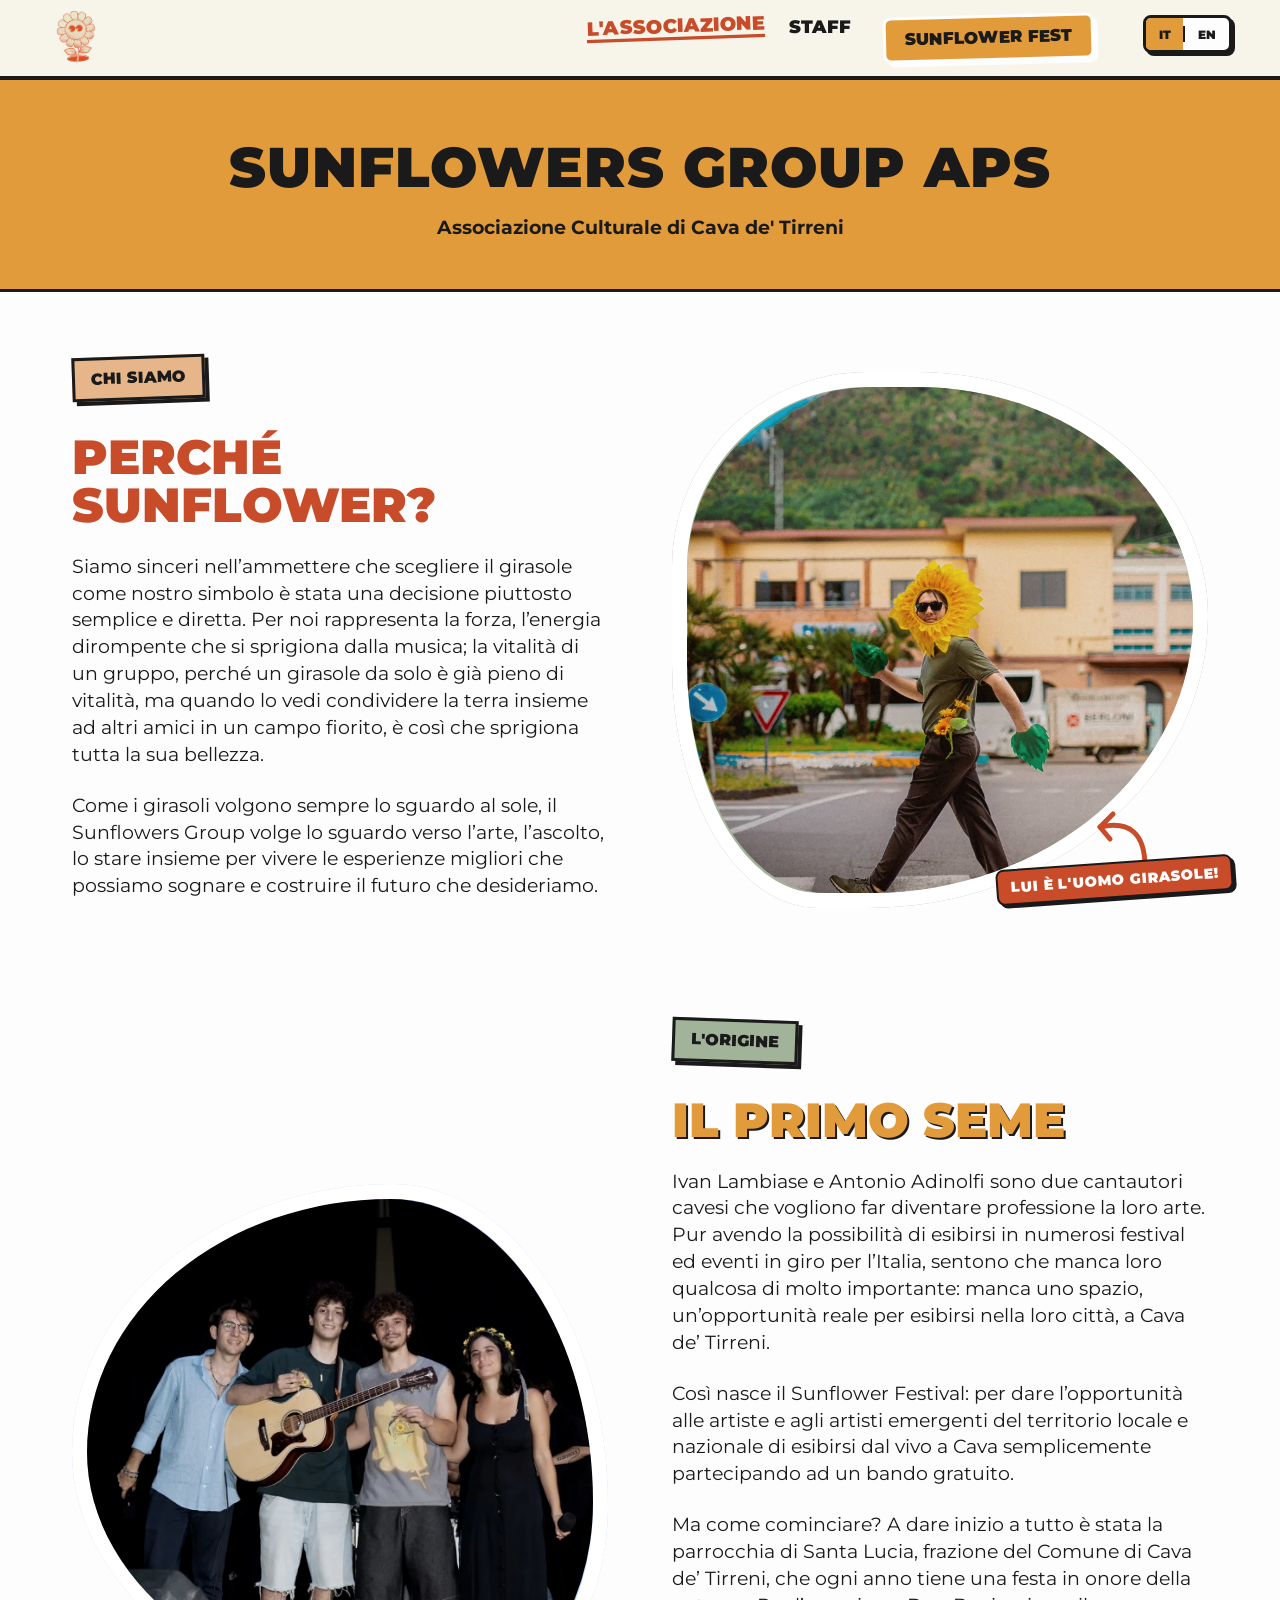
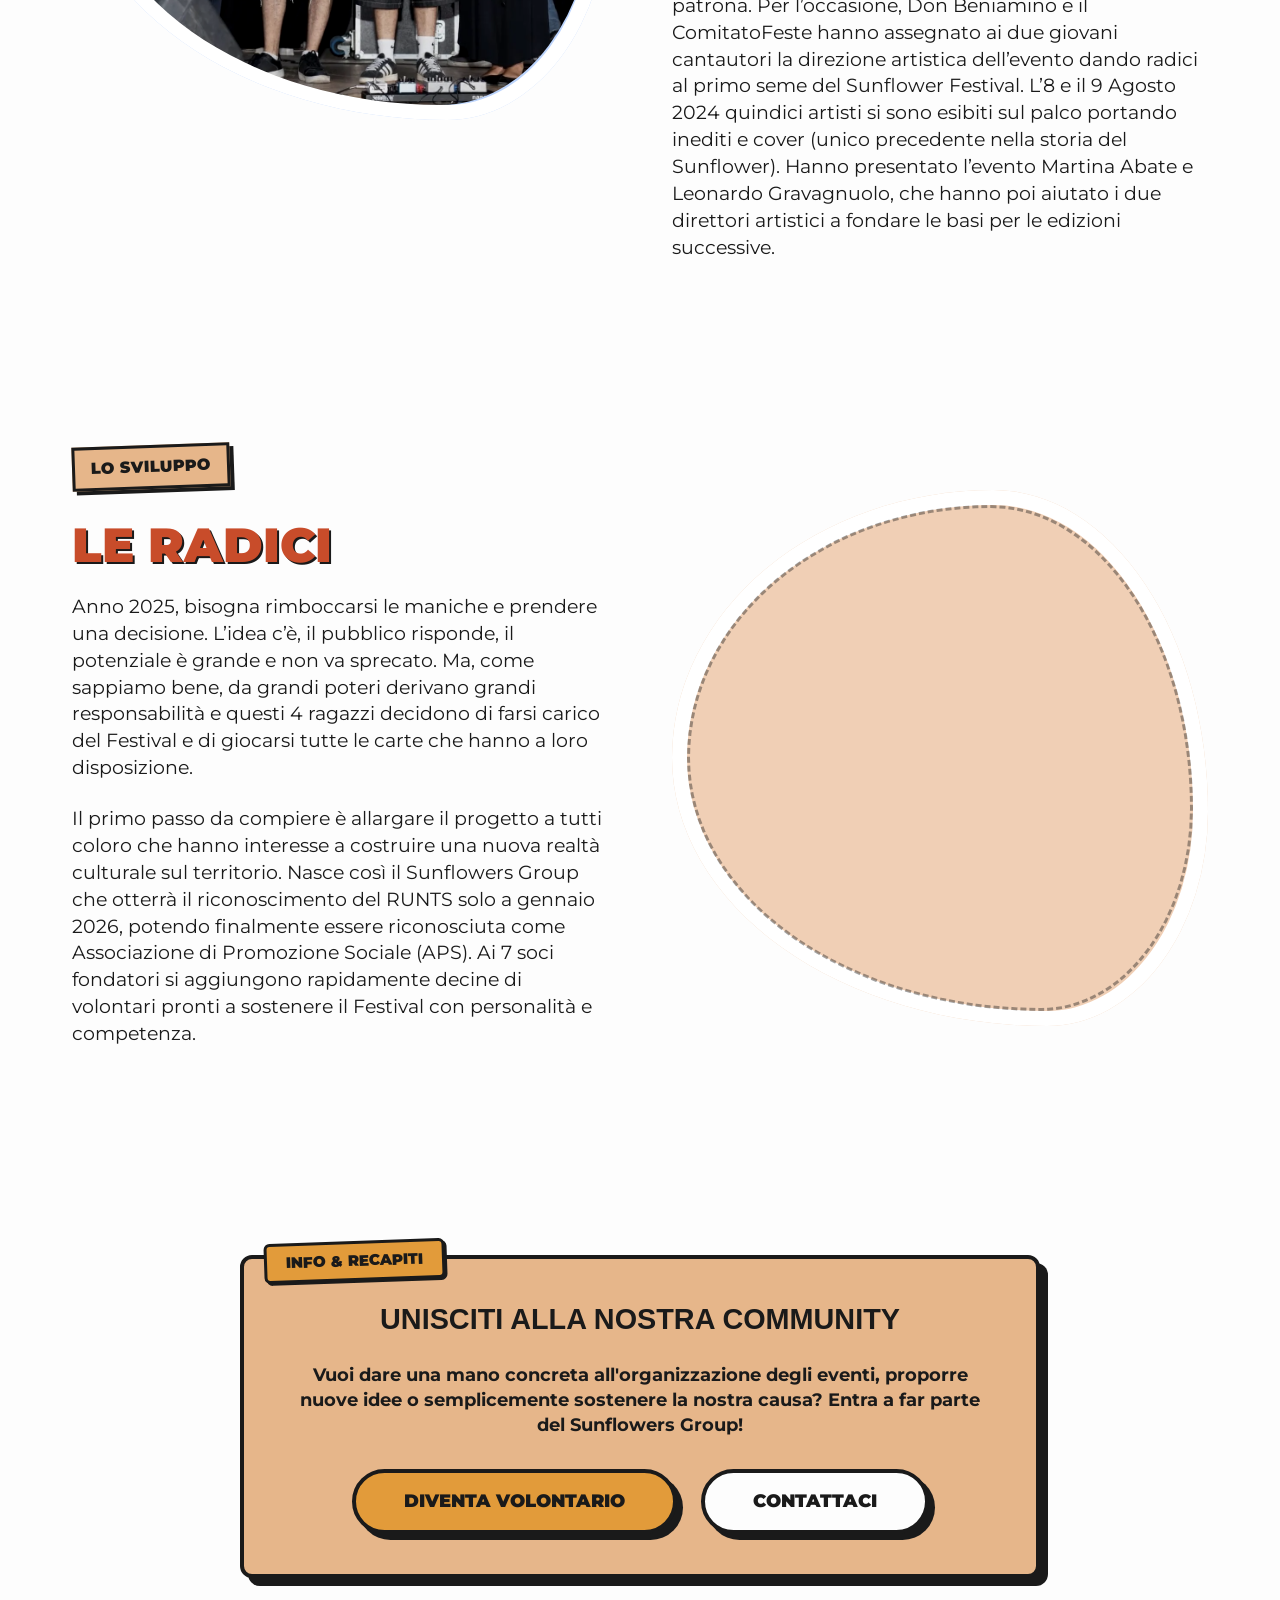
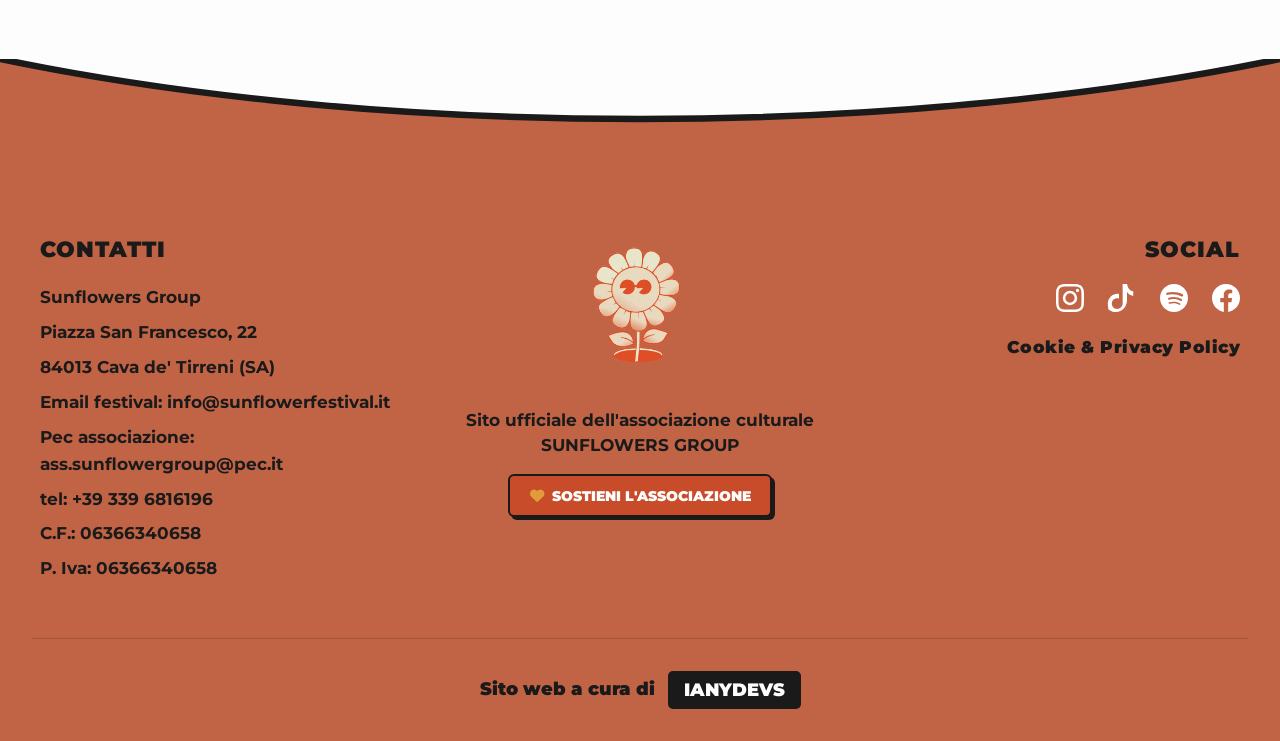
==== commit 4933f0ca: "Aggiunta Foto55.webp al paragrafo Il Primo Seme" ====
--- a/associazione/index.html
+++ b/associazione/index.html
@@ -6,6 +6,24 @@
     <title>Sunflowers Group | Associazione Culturale</title>
     <link rel="icon" type="image/png" href="assets/logo_ass.webp">
     <meta name="description" content="Sito ufficiale dell'Associazione Culturale Sunflowers Group. Promuoviamo arte, musica e creatività giovanile sul territorio.">
+    <meta name="keywords" content="sunflowers group, associazione culturale, cava de tirreni, promozione artistica, giovani talenti">
+    <link rel="canonical" href="https://www.sunflowerfestival.it/associazione/index.html">
+    
+    <!-- Open Graph / Facebook -->
+    <meta property="og:type" content="website">
+    <meta property="og:url" content="https://www.sunflowerfestival.it/associazione/index.html">
+    <meta property="og:title" content="Sunflowers Group | Associazione Culturale">
+    <meta property="og:description" content="Sito ufficiale dell'Associazione Culturale Sunflowers Group. Promuoviamo arte, musica e creatività giovanile sul territorio.">
+    <meta property="og:image" content="https://www.sunflowerfestival.it/associazione/assets/logo_ass.webp">
+    <meta property="og:site_name" content="Sunflowers Group">
+    <meta property="og:locale" content="it_IT">
+
+    <!-- Twitter -->
+    <meta property="twitter:card" content="summary_large_image">
+    <meta property="twitter:url" content="https://www.sunflowerfestival.it/associazione/index.html">
+    <meta property="twitter:title" content="Sunflowers Group | Associazione Culturale">
+    <meta property="twitter:description" content="Sito ufficiale dell'Associazione Culturale Sunflowers Group. Promuoviamo arte, musica e creatività giovanile sul territorio.">
+    <meta property="twitter:image" content="https://www.sunflowerfestival.it/associazione/assets/logo_ass.webp">
     <link rel="stylesheet" href="style.css?v=30">
     <link rel="preconnect" href="https://cdnjs.cloudflare.com">
     <link rel="preconnect" href="https://fonts.cdnfonts.com">
@@ -27,7 +45,7 @@
 </head>
 <body>
     
-    <!-- CURTAIN TRANSITION -->
+    <!-- TRANSIZIONE TENDINA -->
     <div class="page-curtain">
         <div class="curtain-content">
             <img src="assets/logo_ass.webp" alt="Logo Sunflowers Group" class="curtain-logo">
@@ -57,7 +75,7 @@
         </div>
     </nav>
 
-    <!-- Page Header -->
+    <!-- Intestazione di pagina -->
     <header class="page-header" style="background-color: var(--c-yellow); border-bottom: 3px solid var(--text-black);">
         <h1 class="page-title" style="color: var(--text-black);">SUNFLOWERS GROUP APS</h1>
         <p class="page-subtitle" style="color: var(--text-black);">
@@ -66,12 +84,12 @@
         </p>
     </header>
 
-    <!-- Content Wrapper -->
+    <!-- Contenitore del contenuto -->
     <div class="full-width-wrapper bg-white">
         
         <main class="info-section">
             
-            <!-- Association Block -->
+            <!-- Blocco associazione -->
             <article class="info-block reveal-up" id="missione">
                 <div class="info-text">
                     <div class="sticker badge-rect bg-peach" style="position: relative; transform: rotate(-2deg); margin-bottom: 2rem; display: inline-block;">
@@ -98,7 +116,7 @@
                     <!-- Freccia e Testo "L'uomo girasole" -->
                     <div class="girasole-pointer" style="position: absolute; bottom: 10px; right: -25px; z-index: 15; font-family: 'Montserrat', sans-serif; font-weight: 900; pointer-events: none; display: flex; flex-direction: column; align-items: center;">
                         <svg width="80" height="70" viewBox="0 0 80 70" style="margin-left: 20px; margin-bottom: -10px;">
-                            <!-- Hand-drawn style curved arrow starting vertically and bending left -->
+                            <!-- Freccia curva in stile disegnato a mano, verticale che piega a sinistra -->
                             <path d="M60,65 Q60,15 15,25" stroke="var(--c-red)" stroke-width="5" fill="none" stroke-linecap="round" />
                             <path d="M28,12 L15,25 L25,37" stroke="var(--c-red)" stroke-width="5" fill="none" stroke-linejoin="round" stroke-linecap="round" />
                         </svg>
@@ -110,7 +128,7 @@
                 </div>
             </article>
 
-            <!-- Projects Block -->
+            <!-- Blocco progetti -->
             <article class="info-block reverse reveal-up delay-1" style="padding-top: 2rem; padding-bottom: 4rem;" id="progetti">
                 <div class="info-text">
                     <div class="sticker badge-rect bg-blue" style="position: relative; transform: rotate(2deg); margin-bottom: 2rem; display: inline-block; color: var(--text-black);">
@@ -136,12 +154,12 @@
                 </div>
                 <div class="info-image">
                     <div class="torn-paper-large shape-2 float-anim-2 interactive-photo" style="background-color: var(--c-blue);">
-                        <div class="torn-paper-inner cover-image img-vibes" style="background-image: url('../assets/slide3.png');"></div>
+                        <div class="torn-paper-inner cover-image img-vibes" style="background-image: url('../assets/Foto-generali/Foto55.webp');"></div>
                     </div>
                 </div>
             </article>
 
-            <!-- Roots Block -->
+            <!-- Blocco radici -->
             <article class="info-block reveal-up delay-1" style="padding-top: 2rem; padding-bottom: 4rem;" id="radici">
                 <div class="info-text">
                     <div class="sticker badge-rect bg-peach" style="position: relative; transform: rotate(-2deg); margin-bottom: 2rem; display: inline-block; color: var(--text-black);">
@@ -165,15 +183,15 @@
                     <div class="torn-paper-large shape-2 float-anim-1 interactive-photo" style="background-color: var(--c-pastel-orange);">
                         <div class="torn-paper-inner" style="background-color: transparent; display: flex; align-items: center; justify-content: center; border: 3px dashed rgba(26, 26, 26, 0.4);">
                             <span style="font-family: 'Monument Extended', sans-serif; font-size: 0.8rem; color: var(--text-black); opacity: 0.4;">
-                              
-                          
+
+
                             </span>
                         </div>
                     </div>
                 </div>
             </article>
 
-            <!-- Membership Card / Call to Action -->
+            <!-- Card iscrizione / call to action -->
             <article class="reveal-up" style="width: 100%; display: flex; justify-content: center; margin-top: 2rem;">
                 <div class="contact-info-card" style="max-width: 800px; width: 100%; text-align: center;">
                     <h3 style="font-family: 'Monument Extended', sans-serif; font-size: 1.8rem; margin-bottom: 1.5rem; text-transform: uppercase;">
@@ -200,16 +218,16 @@
         </main>
     </div>
 
-    <!-- Site Footer -->
+    <!-- Footer del sito -->
     <footer class="site-footer">
-        <!-- Wavy Divider at the top of the footer -->
+        <!-- Divisore ondulato in cima al footer -->
         <svg class="footer-wave-divider" viewBox="0 0 1000 100" preserveAspectRatio="none">
             <path d="M0,0 C300,100 700,100 1000,0 L1000,100 L0,100 Z" fill="var(--c-yellow)"></path>
             <path d="M0,0 C300,100 700,100 1000,0" fill="none" stroke="var(--text-black)" stroke-width="8"></path>
         </svg>
         
         <div class="footer-container">
-            <!-- Left Column: Contacts -->
+            <!-- Colonna sinistra: contatti -->
             <div class="footer-col footer-contacts">
                 <h3><span class="lang-it">Contatti</span><span class="lang-en">Contact</span></h3>
                 <p class="association-name">Sunflowers Group</p>
@@ -231,7 +249,7 @@
                 <p>P. Iva: 06366340658</p>
             </div>
             
-            <!-- Middle Column: Logo & Description -->
+            <!-- Colonna centrale: logo e descrizione -->
             <div class="footer-col footer-brand">
                 <div class="footer-logo">
                     <img src="assets/logo_ass.webp" alt="Logo Sunflowers Group">
@@ -247,7 +265,7 @@
                 </a>
             </div>
             
-            <!-- Right Column: Socials & Policies -->
+            <!-- Colonna destra: social e norme -->
             <div class="footer-col footer-socials">
                 <h3>SOCIAL</h3>
                 <div class="social-icons">
@@ -287,7 +305,7 @@
             </div>
         </div>
 
-        <!-- Bottom Developer Credit -->
+        <!-- Credito sviluppatore in fondo -->
         <div class="footer-bottom">
             <div class="developer-credit">
                <span class="lang-it">Sito web a cura di</span><span class="lang-en">Website by</span> <a href="https://ianyydevs.altervista.org/" target="_blank">IANYDEVS</a>
@@ -295,6 +313,6 @@
         </div>
     </footer>
 
-    <script src="script.js?v=1.0.3"></script>
+    <script src="script.js?v=1.0.4"></script>
 </body>
 </html>
--- a/associazione/style.css
+++ b/associazione/style.css
@@ -1,26 +1,26 @@
 :root {
-    /* Earthy, warm palette matched to the logo's terracotta and cream colors */
-    --c-blue: #bcd4fc;      /* soft blue */
-    --c-grey: #cac3b0;      /* warm stone grey */
-    --c-red: #c84c2a;       /* terracotta/rust red */
-    --c-peach: #e6b68a;     /* warm sand peach */
-    --c-green: #a1b399;     /* olive/sage green */
-    --c-purple: #dfc0c0;    /* soft dusty rose */
-    --c-yellow: #e29b3a;    /* warm amber/sunflower yellow - matches logo accents */
-    
-    /* Pastel colors derived from user's image swatches */
+    /* Palette calda e terrosa abbinata ai colori terracotta e crema del logo */
+    --c-blue: #bcd4fc;      /* blu tenue */
+    --c-grey: #cac3b0;      /* grigio pietra caldo */
+    --c-red: #c84c2a;       /* rosso terracotta/ruggine */
+    --c-peach: #e6b68a;     /* pesca sabbia calda */
+    --c-green: #a1b399;     /* verde oliva/salvia */
+    --c-purple: #dfc0c0;    /* rosa antico tenue */
+    --c-yellow: #e29b3a;    /* ambra calda/giallo girasole - abbinato agli accenti del logo */
+    
+    /* Colori pastello derivati dai campioni immagine dell'utente */
     --c-pastel-orange: #f0cfb5;
     --c-pastel-yellow: #f2ddb6;
     --c-pastel-blue: #c4d6f2;
     --c-pastel-green: #d1e0cb;
     --c-pastel-brown: #c4aba1;
     --c-pastel-pink: #e3ccd5;
-    --c-pastel-cream: #f7f4e9;   /* warm cream */
+    --c-pastel-cream: #f7f4e9;   /* crema calda */
     --c-pastel-grey: #e0dbcd;
     
     --text-black: #1a1a1a;
     --text-white: #fdfdfd;
-    --bg-white: #f7f4e9;    /* Warm cream background instead of standard light grey! */
+    --bg-white: #f7f4e9;    /* Sfondo crema caldo invece del classico grigio chiaro! */
     --bg-brown: #997052;
 }
 
@@ -40,10 +40,10 @@
     font-family: 'Montserrat', sans-serif;
     color: var(--text-black);
     line-height: 1.4;
-    padding-top: 80px; /* Space for fixed navbar */
-}
-
-/* --- BRAND TYPOGRAPHY UTILITIES --- */
+    padding-top: 80px; /* Spazio per la navbar fissa */
+}
+
+/* --- UTILITY TIPOGRAFICHE DEL BRAND --- */
 .text-sunflower {
     font-family: 'Monument Extended', sans-serif;
     font-weight: 400;
@@ -61,7 +61,7 @@
     letter-spacing: 0.01em;
 }
 
-/* --- NAVIGATION BAR --- */
+/* --- BARRA DI NAVIGAZIONE --- */
 .main-nav {
     position: fixed;
     top: 0;
@@ -78,7 +78,7 @@
     transition: background-color 0.4s ease, border-color 0.4s ease, backdrop-filter 0.4s ease, -webkit-backdrop-filter 0.4s ease;
 }
 
-/* Glassmorphism navbar state when over hero slide */
+/* Stato navbar in glassmorphism quando sovrapposta alla slide hero */
 .main-nav.transparent-nav {
     background-color: var(--text-black);
     backdrop-filter: none;
@@ -174,7 +174,7 @@
     text-underline-offset: 4px;
 }
 
-/* Styled navbar button for Sunflower Fest */
+/* Pulsante navbar personalizzato per Sunflower Fest */
 .nav-links a.nav-btn-fest {
     background-color: var(--c-yellow);
     color: var(--text-black) !important;
@@ -199,15 +199,15 @@
     text-shadow: none !important;
 }
 
-/* On transparent navbar state (if applicable) */
+/* Nello stato di navbar trasparente (se applicabile) */
 .main-nav.transparent-nav .nav-links a.nav-btn-fest {
     border-color: var(--text-white);
     box-shadow: 4px 4px 0px var(--text-white);
 }
 
 
-/* --- NAVBAR DROPDOWN & PAGE CURTAIN TRANSITIONS --- */
-/* Page Curtain style */
+/* --- TRANSIZIONI DROPDOWN NAVBAR E TENDINA DI PAGINA --- */
+/* Stile della tendina di pagina */
 .page-curtain {
     display: none !important;
     position: fixed;
@@ -216,7 +216,7 @@
     width: 100vw;
     height: 100vh;
     background-color: var(--text-black);
-    z-index: 100000; /* Must overlay everything, including navbar */
+    z-index: 100000; /* Deve sovrapporsi a tutto, inclusa la navbar */
     display: flex;
     flex-direction: column;
     justify-content: center;
@@ -285,7 +285,7 @@
 }
 
 
-/* --- CURTAIN CURSIVE TEXT TYPEWRITER EFFECT --- */
+/* --- EFFETTO MACCHINA DA SCRIVERE PER IL TESTO CORSIVO DELLA TENDINA --- */
 .curtain-cursive-text {
     font-family: 'Dancing Script', cursive;
     font-size: 8.5rem;
@@ -359,7 +359,7 @@
     }
 }
 
-/* Dropdown style matching brutalist theme */
+/* Stile del dropdown coerente con il tema brutalist */
 .nav-dropdown {
     position: relative;
     display: inline-block;
@@ -399,13 +399,13 @@
     text-decoration: none;
 }
 
-/* Navbar active hover Chevron rot */
+/* Rotazione dello chevron su hover/attivo della navbar */
 .nav-dropdown:hover .dropdown-trigger i,
 .nav-dropdown.active .dropdown-trigger i {
     transform: rotate(180deg);
 }
 
-/* Glassmorphism navbar trigger state */
+/* Stato del trigger navbar in glassmorphism */
 .main-nav.transparent-nav .nav-dropdown .dropdown-trigger {
     background-color: #FFC231;
     color: var(--text-black);
@@ -418,7 +418,7 @@
     color: var(--text-black);
 }
 
-/* Clicked/open state: white with black outline, overrides hover and transparent-nav */
+/* Stato cliccato/aperto: bianco con contorno nero, sovrascrive hover e transparent-nav */
 .nav-links .nav-dropdown.active .dropdown-trigger,
 .main-nav.transparent-nav .nav-dropdown.active .dropdown-trigger {
     background-color: var(--text-white) !important;
@@ -427,7 +427,7 @@
     box-shadow: 4px 4px 0px var(--text-black) !important;
 }
 
-/* Dropdown Menu block */
+/* Blocco del menu a tendina */
 .dropdown-content {
     display: none;
     position: absolute;
@@ -444,7 +444,7 @@
     text-align: left;
 }
 
-/* Bridge hover gap between trigger and content */
+/* Ponte per colmare lo spazio hover tra trigger e contenuto */
 .dropdown-content::before {
     content: '';
     position: absolute;
@@ -456,12 +456,12 @@
     z-index: -1;
 }
 
-/* Support active state toggle on all screen sizes */
+/* Supporta il toggle dello stato attivo su tutte le dimensioni di schermo */
 .nav-dropdown.active .dropdown-content {
     display: block;
 }
 
-/* Hover on desktop */
+/* Hover su desktop */
 @media (min-width: 992px) {
     .nav-dropdown:hover .dropdown-content {
         display: block;
@@ -549,7 +549,150 @@
     margin: 1.2rem 0;
 }
 
-/* Mobile Dropdown styles */
+/* --- SIMPLE DROPDOWN SYSTEM --- */
+.nav-links .nav-dropdown.simple-dropdown .dropdown-trigger {
+    background: none !important;
+    border: none !important;
+    box-shadow: none !important;
+    padding: 0 !important;
+    color: var(--text-white) !important;
+    font-size: 1.1rem !important;
+    font-weight: 900 !important;
+    text-transform: uppercase !important;
+    transform: none !important;
+    display: inline-flex !important;
+    align-items: center !important;
+    gap: 0.5rem !important;
+    cursor: pointer !important;
+    font-family: 'Montserrat', sans-serif !important;
+    transition: transform 0.2s ease, color 0.2s ease !important;
+    text-decoration: none !important;
+}
+
+.nav-links .nav-dropdown.simple-dropdown .dropdown-trigger:hover {
+    color: var(--c-yellow) !important;
+    transform: scale(1.1) rotate(-2deg) !important;
+    text-decoration: underline !important;
+    text-decoration-thickness: 3px !important;
+    text-underline-offset: 4px !important;
+    background: none !important;
+    border: none !important;
+    box-shadow: none !important;
+}
+
+.nav-links .nav-dropdown.simple-dropdown.active .dropdown-trigger {
+    background: none !important;
+    color: var(--c-yellow) !important;
+    border: none !important;
+    box-shadow: none !important;
+    text-decoration: underline !important;
+    text-decoration-thickness: 3px !important;
+    text-underline-offset: 4px !important;
+}
+
+.dropdown-content.simple {
+    min-width: 220px !important;
+    padding: 0.5rem !important;
+}
+
+.dropdown-link {
+    display: block !important;
+    padding: 0.8rem 1.2rem !important;
+    color: var(--text-black) !important;
+    text-decoration: none !important;
+    font-family: 'Montserrat', sans-serif !important;
+    font-weight: 800 !important;
+    font-size: 1rem !important;
+    border-radius: 6px !important;
+    transition: all 0.2s ease !important;
+    text-transform: uppercase !important;
+    border: 2px solid transparent !important;
+}
+
+.dropdown-link:hover {
+    background-color: var(--c-yellow) !important;
+    color: var(--text-black) !important;
+    border-color: var(--text-black) !important;
+}
+
+/* Adjustments on mobile */
+@media (max-width: 768px) {
+    .nav-links .nav-dropdown.simple-dropdown .dropdown-trigger {
+        font-size: 1.8rem !important;
+        color: var(--text-black) !important;
+        padding: 0.5rem 1.5rem !important;
+        margin-bottom: 0.2rem !important;
+        display: inline-flex !important;
+        justify-content: center !important;
+    }
+    
+    .nav-links .nav-dropdown.simple-dropdown.active .dropdown-trigger,
+    .nav-links .nav-dropdown.simple-dropdown.active .dropdown-trigger:hover,
+    .nav-links .nav-dropdown.simple-dropdown.active .dropdown-trigger:focus,
+    .main-nav.transparent-nav .nav-dropdown.simple-dropdown.active .dropdown-trigger,
+    .main-nav.transparent-nav .nav-dropdown.simple-dropdown.active .dropdown-trigger:hover,
+    .main-nav.transparent-nav .nav-dropdown.simple-dropdown.active .dropdown-trigger:focus {
+        background: none !important;
+        color: var(--text-black) !important;
+        border: none !important;
+        box-shadow: none !important;
+        transform: none !important;
+        text-decoration: none !important;
+        text-shadow: none !important;
+    }
+    
+    .dropdown-content.simple {
+        background-color: transparent !important;
+        border: none !important;
+        box-shadow: none !important;
+        border-radius: 12px !important;
+        padding: 0 !important;
+        margin: 0 auto !important;
+        width: 90% !important;
+        max-width: 260px !important;
+        max-height: 0 !important;
+        opacity: 0 !important;
+        overflow: hidden !important;
+        transition: max-height 0.4s cubic-bezier(0.16, 1, 0.3, 1), opacity 0.28s ease, padding 0.3s ease, margin 0.3s ease !important;
+    }
+    
+    .nav-dropdown.simple-dropdown.active .dropdown-content.simple {
+        background-color: var(--bg-white, #f4f4f4) !important;
+        border: 3px solid var(--text-black) !important;
+        box-shadow: 4px 4px 0px var(--text-black) !important;
+        padding: 0.8rem !important;
+        margin: 0.5rem auto 0 auto !important;
+        max-height: 500px !important;
+        opacity: 1 !important;
+    }
+    
+    .dropdown-content.simple .dropdown-link {
+        font-size: 1.2rem !important;
+        font-weight: 800 !important;
+        color: var(--text-black) !important;
+        background: transparent !important;
+        border: none !important;
+        box-shadow: none !important;
+        padding: 0.6rem 1rem !important;
+        margin: 0.2rem 0 !important;
+        width: 100% !important;
+        text-align: center !important;
+        display: block !important;
+    }
+    
+    .dropdown-content.simple .dropdown-link:hover,
+    .dropdown-content.simple .dropdown-link:active {
+        background-color: var(--c-yellow) !important;
+        color: var(--text-black) !important;
+        border: 2px solid transparent !important;
+        box-shadow: none !important;
+        transform: none !important;
+        border-radius: 6px !important;
+    }
+}
+
+
+/* Stili del dropdown su mobile */
 @media (max-width: 768px) {
     .nav-links .nav-dropdown {
         width: 100%;
@@ -559,7 +702,7 @@
     }
     
     .nav-links .nav-dropdown .dropdown-trigger {
-        font-size: 2.2rem; /* Matches other links size in mobile nav */
+        font-size: 2.2rem; /* Corrisponde alla dimensione degli altri link nella nav mobile */
         width: auto;
         padding: 0.5rem 1.5rem;
         margin-bottom: 0.5rem;
@@ -584,7 +727,7 @@
         text-shadow: 3px 3px 0px var(--text-black);
     }
     
-    /* Make transparent mobile menu trigger act correctly */
+    /* Fa comportare correttamente il trigger del menu mobile trasparente */
     .main-nav.transparent-nav .nav-dropdown .dropdown-trigger {
         background: none;
         color: var(--text-black);
@@ -595,6 +738,29 @@
     .main-nav.transparent-nav .nav-dropdown .dropdown-trigger:hover,
     .main-nav.transparent-nav .nav-dropdown.active .dropdown-trigger {
         color: var(--text-white);
+    }
+
+    /* Evita che il trigger del dropdown diventi bianco/invisibile al focus/hover su mobile */
+    .nav-links .nav-dropdown .dropdown-trigger:hover,
+    .nav-links .nav-dropdown .dropdown-trigger:focus,
+    .main-nav.transparent-nav .nav-dropdown .dropdown-trigger:hover,
+    .main-nav.transparent-nav .nav-dropdown .dropdown-trigger:focus {
+        color: var(--text-black) !important;
+        background: none !important;
+        border: none !important;
+        box-shadow: none !important;
+        transform: none !important;
+        text-shadow: none !important;
+    }
+
+    /* Ripristina lo stile attivo corretto anche se con focus o hover */
+    .nav-links .nav-dropdown.active .dropdown-trigger:hover,
+    .nav-links .nav-dropdown.active .dropdown-trigger:focus,
+    .main-nav.transparent-nav .nav-dropdown.active .dropdown-trigger:hover,
+    .main-nav.transparent-nav .nav-dropdown.active .dropdown-trigger:focus {
+        color: var(--text-white) !important;
+        transform: rotate(-2deg) scale(1.05) !important;
+        text-shadow: 3px 3px 0px var(--text-black) !important;
     }
     
     .dropdown-content {
@@ -616,7 +782,7 @@
     }
 }
 
-/* --- COMMON PAGE HEADERS --- */
+/* --- INTESTAZIONI COMUNI DI PAGINA --- */
 .page-header {
     background-color: var(--text-black);
     padding: 3rem 2rem;
@@ -645,7 +811,7 @@
     z-index: 2;
 }
 
-/* --- HOMEPAGE CONTENT --- */
+/* --- CONTENUTO HOMEPAGE --- */
 .full-width-wrapper {
     width: 100%;
     position: relative;
@@ -701,14 +867,14 @@
 .torn-paper-large {
     width: 100%;
     aspect-ratio: 1;
-    background-color: var(--c-blue); /* Can be overridden inline */
+    background-color: var(--c-blue); /* Può essere sovrascritto inline */
     border-radius: 40% 60% 70% 30% / 40% 50% 60% 50%;
     display: flex;
     justify-content: center;
     align-items: center;
     overflow: hidden;
     box-shadow: inset 0 0 0 15px white;
-    padding: 15px; /* space for the white border */
+    padding: 15px; /* spazio per il bordo bianco */
 }
 
 .torn-paper-large.shape-2 { border-radius: 60% 40% 30% 70% / 50% 60% 40% 50%; }
@@ -722,7 +888,7 @@
     background-position: center;
 }
 
-/* --- GALLERY MASONRY --- */
+/* --- GALLERIA A MASONRY --- */
 .gallery-container {
     padding: 4rem 2rem;
     max-width: 1400px;
@@ -741,7 +907,7 @@
     width: 100%;
     height: auto;
     aspect-ratio: auto;
-    padding-bottom: 100%; /* For some square ones */
+    padding-bottom: 100%; /* Per alcune versioni quadrate */
 }
 
 .gallery-item.tall .torn-paper-frame { padding-bottom: 150%; }
@@ -758,7 +924,7 @@
 }
 
 
-/* --- GRID CONTAINER (EDIZIONE 2026) --- */
+/* --- CONTENITORE GRIGLIA (EDIZIONE 2026) --- */
 .grid-container {
     display: grid;
     grid-template-columns: repeat(3, 1fr);
@@ -768,7 +934,7 @@
     margin: 0 auto;
 }
 
-/* Base Card */
+/* Card base */
 .festival-card {
     position: relative;
     aspect-ratio: 4 / 5;
@@ -779,7 +945,7 @@
     padding: 0;
 }
 
-/* Background Colors */
+/* Colori di sfondo */
 .bg-blue { background-color: var(--c-blue); }
 .bg-grey { background-color: var(--c-grey); }
 .bg-red { background-color: var(--c-red); }
@@ -787,7 +953,7 @@
 .bg-green { background-color: var(--c-green); }
 .bg-purple { background-color: var(--c-purple); }
 
-/* Card Top Section */
+/* Sezione superiore della card */
 .card-top {
     display: flex;
     justify-content: space-between;
@@ -834,7 +1000,7 @@
     position: absolute; top: -2.5rem; right: -2.5rem; width: 120px; height: 120px; fill: var(--c-yellow); z-index: 1;
 }
 
-/* Image Section & Torn Paper Effect */
+/* Sezione immagine ed effetto carta strappata */
 .image-section {
     position: absolute;
     top: 15%; left: 0; width: 100%; height: 60%;
@@ -866,7 +1032,7 @@
 
 .torn-paper-frame:hover { transform: scale(1.05); }
 
-/* Scale frame when card is hovered */
+/* Scala il frame quando la card è in hover */
 .festival-card:hover .torn-paper-frame {
     transform: scale(1.05);
 }
@@ -880,7 +1046,7 @@
     transition: transform 2s ease;
 }
 
-/* Card Bottom Section (Yellow Wave + Text) */
+/* Sezione inferiore della card (onda gialla + testo) */
 .card-bottom {
     position: absolute; bottom: 0; width: 100%; height: 35%;
     z-index: 10; display: flex; flex-direction: column; justify-content: flex-end;
@@ -904,12 +1070,12 @@
 }
 .artist-date { font-family: 'Montserrat', sans-serif; font-size: 1.1rem; font-weight: 900; }
 
-/* Placeholder Gradient Images */
+/* Immagini placeholder con gradiente */
 .img-angie { background: linear-gradient(45deg, #111, #333); }
 .img-daria { background: linear-gradient(135deg, #222, #444); }
 .img-mercanti { background: linear-gradient(225deg, #333, #555); }
 
-/* Animations */
+/* Animazioni */
 .reveal-up {
     opacity: 0;
     transform: translateY(40px);
@@ -941,7 +1107,7 @@
     50% { transform: translateY(-15px) rotate(5deg); }
 }
 
-/* --- MEGA HERO & HOMEPAGE ENHANCEMENTS --- */
+/* --- MEGA HERO E MIGLIORIE HOMEPAGE --- */
 .home-body { padding-top: 80px; }
 .home-hero {
     position: relative;
@@ -987,7 +1153,7 @@
 
 .hero-content {
     position: relative;
-    z-index: 20; /* Ensures the button floats above the wave if they overlap */
+    z-index: 20; /* Assicura che il pulsante resti sopra l'onda in caso di sovrapposizione */
     max-width: 800px;
 }
 
@@ -1038,7 +1204,7 @@
     display: block;
 }
 
-/* Brutalist Button */
+/* Pulsante in stile brutalist */
 .brutalist-button {
     display: inline-block;
     font-family: 'Montserrat', sans-serif;
@@ -1065,7 +1231,7 @@
     box-shadow: 2px 2px 0px var(--text-black);
 }
 
-/* Stickers & Badges */
+/* Adesivi e badge */
 .sticker {
     position: absolute;
     z-index: 20;
@@ -1088,9 +1254,9 @@
     line-height: 1;
     clip-path: polygon(50% 0%, 61% 35%, 98% 35%, 68% 57%, 79% 91%, 50% 70%, 21% 91%, 32% 57%, 2% 35%, 39% 35%);
     transform: rotate(15deg);
-    border: 4px solid var(--text-black); /* Clip path doesn't support border well, but keeping for logic */
-}
-/* Simulate border for starburst using drop-shadow filter on parent if needed, for now just flat is fine */
+    border: 4px solid var(--text-black); /* Il clip-path non gestisce bene il bordo, ma lo manteniamo per logica */
+}
+/* Simula un bordo per la stella usando il filtro drop-shadow sul parent se necessario, per ora va bene piatto */
 
 .badge-circle {
     width: 100px;
@@ -1122,7 +1288,7 @@
     font-weight: 900;
     font-size: 1.1rem;
     box-shadow: 0 2px 5px rgba(0,0,0,0.1);
-    /* simulate torn tape edge */
+    /* simula il bordo di nastro strappato */
     clip-path: polygon(0% 5%, 100% 0%, 95% 95%, 5% 100%);
 }
 
@@ -1133,7 +1299,7 @@
 .badge-yellow { background-color: var(--c-yellow); color: var(--text-black); }
 .badge-red { background-color: var(--c-red); color: var(--text-black); }
 
-/* Marquee */
+/* Testo scorrevole */
 .marquee {
     width: 100%;
     overflow: hidden;
@@ -1157,10 +1323,10 @@
     padding: 0 2rem;
 }
 
-/* Wavy Divider */
+/* Divisore ondulato */
 .wave-divider {
     position: absolute;
-    bottom: -1px; /* fix subpixel rendering gap */
+    bottom: -1px; /* corregge il gap di rendering sui subpixel */
     left: 0;
     width: 100%;
     height: 55px;
@@ -1173,7 +1339,7 @@
     transform: rotate(180deg);
 }
 
-/* Massive Background Text */
+/* Testo di sfondo enorme */
 .bg-massive-text {
     position: absolute;
     top: 50%;
@@ -1193,7 +1359,7 @@
     color: transparent;
 }
 
-/* Helpers */
+/* Classi di supporto */
 .bg-yellow { background-color: var(--c-yellow); }
 
 @keyframes marquee-scroll {
@@ -1205,7 +1371,7 @@
     100% { transform: rotate(360deg); }
 }
 
-/* --- SITE FOOTER --- */
+/* --- FOOTER DEL SITO --- */
 .site-footer {
     background-color: var(--text-black);
     color: var(--text-white);
@@ -1214,7 +1380,7 @@
     position: relative;
 }
 
-/* Footer Wave Divider SVG */
+/* SVG divisore ondulato del footer */
 .footer-wave-divider {
     position: absolute;
     top: -79px;
@@ -1473,7 +1639,7 @@
 
 
 
-/* --- COUNTDOWN --- */
+/* --- CONTO ALLA ROVESCIA --- */
 .countdown-section {
     background-color: var(--text-white);
     padding: 6rem 2rem 2rem 2rem;
@@ -1926,12 +2092,12 @@
     }
 }
 
-/* --- SPOTIFY MINI PLAYER --- */
+/* --- MINI PLAYER SPOTIFY --- */
 .spotify-player-container {
     position: fixed;
     bottom: 20px;
     right: 20px;
-    width: 380px; /* Increased to 380px to prevent control squeezing */
+    width: 380px; /* Aumentato a 380px per evitare che i controlli si schiaccino */
     height: 90px;
     z-index: 10000;
     border-radius: 12px;
@@ -1982,7 +2148,7 @@
 
 
 
-/* --- MAP SECTION --- */
+/* --- SEZIONE MAPPA --- */
 .map-section {
     background-color: var(--c-peach);
     padding: 6rem 2rem;
@@ -2019,9 +2185,9 @@
     display: block;
 }
 
-/* Responsive Styles */
-
-/* Menu Toggle Button (hidden on desktop) */
+/* Stili responsive */
+
+/* Pulsante toggle menu (nascosto su desktop) */
 .menu-toggle {
     display: none;
     width: 44px;
@@ -2065,7 +2231,7 @@
         background-color 0.3s ease;
 }
 
-/* Morph hamburger → X */
+/* Trasforma l'hamburger in una X */
 .menu-toggle.active span:nth-child(1) {
     transform: translateY(9px) rotate(45deg);
 }
@@ -2077,7 +2243,7 @@
     transform: translateY(-9px) rotate(-45deg);
 }
 
-/* Scroll lock when mobile menu is open */
+/* Blocco dello scroll quando il menu mobile è aperto */
 body.menu-open {
     overflow: hidden;
 }
@@ -2102,7 +2268,7 @@
 }
 
 @media (max-width: 768px) {
-    /* Main Navigation Mobile Custom Overlay */
+    /* Overlay personalizzato della navigazione mobile */
     .main-nav { 
         padding: 0 1.5rem; 
         height: 70px;
@@ -2123,7 +2289,7 @@
     }
     
     .menu-toggle {
-        display: flex; /* Show menu toggle on mobile */
+        display: flex; /* Mostra il pulsante menu su mobile */
     }
     
     .nav-links { 
@@ -2164,25 +2330,26 @@
         display: inline-block;
     }
     
-    .nav-links a:hover, .nav-links a.active {
-        color: var(--text-white) !important;
+    .nav-links a:hover, .nav-links a.active, .nav-links a:active {
+        color: var(--c-red) !important;
         transform: scale(1.04) !important;
         text-shadow: none !important;
         text-decoration: none;
     }
 
-    /* Force mobile menu overlay links to be black even if parent navbar is transparent */
+    /* Forza i link del menu mobile a essere neri anche se la navbar madre è trasparente */
     .main-nav.transparent-nav .nav-links a {
         color: var(--text-black);
     }
     
     .main-nav.transparent-nav .nav-links a:hover,
-    .main-nav.transparent-nav .nav-links a.active {
-        color: var(--text-white) !important;
+    .main-nav.transparent-nav .nav-links a.active,
+    .main-nav.transparent-nav .nav-links a:active {
+        color: var(--c-red) !important;
         text-shadow: none !important;
     }
 
-    /* Mobile responsive styles for the button */
+    /* Stili responsive mobile per il pulsante */
     .nav-links a.nav-btn-fest {
         font-size: 1.6rem;
         width: auto;
@@ -2207,7 +2374,7 @@
         text-decoration: none !important;
     }
     
-    /* Hero Section Mobile Improvements */
+    /* Miglioramenti mobile della sezione hero */
     .home-hero .sticker {
         font-size: 0.8rem;
     }
@@ -2256,7 +2423,7 @@
         box-shadow: 4px 4px 0px var(--text-black);
     }
     
-    /* Countdown Mobile Adjustments */
+    /* Adattamenti mobile del conto alla rovescia */
     .countdown-section {
         padding: 4rem 1rem 2rem 1rem;
     }
@@ -2284,7 +2451,7 @@
         font-size: 0.8rem;
     }
     
-    /* Info Blocks Mobile Layout */
+    /* Layout mobile dei blocchi informativi */
     .info-section {
         padding: 3rem 1rem;
         gap: 3rem;
@@ -2310,7 +2477,7 @@
         padding: 0.2rem 1.2rem;
     }
     
-    /* Line-up Grid Mobile Adjustments */
+    /* Adattamenti mobile della griglia line-up */
     .grid-container { 
         grid-template-columns: 1fr; 
         gap: 2rem;
@@ -2329,21 +2496,21 @@
         font-size: 0.95rem;
     }
     .artist-name { 
-        font-size: 2.6rem; /* Avoid text wrapping / clipping issues on mobile */
-    }
-    
-    /* Vibes Archive Gallery */
+        font-size: 2.6rem; /* Evita problemi di a-capo/taglio del testo su mobile */
+    }
+    
+    /* Galleria archivio vibes */
     .gallery-container { 
         column-count: 1; 
         padding: 2rem 1rem;
     }
     
-    /* Footer logo adjustments on Mobile */
+    /* Adattamenti del logo footer su mobile */
     .footer-logo {
         font-size: 3.5rem;
     }
     
-    /* Map Container */
+    /* Contenitore mappa */
     .map-section {
         padding: 4rem 1rem;
     }
@@ -2371,7 +2538,7 @@
         height: 350px;
     }
     
-    /* Collapsible Spotify Player on Mobile */
+    /* Player Spotify richiudibile su mobile */
     .spotify-player-container {
         right: 15px;
         bottom: 15px;
@@ -2380,7 +2547,7 @@
         width: calc(100% - 30px);
     }
     
-    /* Footer Mobile Layout */
+    /* Layout mobile del footer */
     .footer-container {
         flex-direction: column;
         align-items: center;
@@ -2394,7 +2561,7 @@
     }
 }
 
-/* --- INTERACTIVE PHOTO (VIBRANT HOVER EFFECT) --- */
+/* --- FOTO INTERATTIVA (EFFETTO HOVER VIVACE) --- */
 .interactive-photo {
     position: relative;
     cursor: pointer;
@@ -2417,7 +2584,7 @@
     filter: brightness(1.05) contrast(1.1) saturate(1.2);
 }
 
-/* --- VIGNETTE PLACEHOLDERS FOR USER IMAGES --- */
+/* --- PLACEHOLDER CON VIGNETTATURA PER IMMAGINI UTENTE --- */
 .img-association {
     background-color: var(--c-peach);
     background-image: url('assets/logo_ass.png'), linear-gradient(45deg, #ffa270, #f5b027);
@@ -2428,7 +2595,7 @@
     background-image: url('../assets/slide3.png'), linear-gradient(135deg, #d15654, #ff6b6b);
 }
 
-/* --- CONTACT INFO CARD --- */
+/* --- CARD INFORMAZIONI DI CONTATTO --- */
 .contact-info-card {
     position: relative;
     background-color: var(--c-peach);
@@ -2464,7 +2631,7 @@
     z-index: 10;
 }
 
-/* --- SUNFLOWER MAP SECTION --- */
+/* --- SEZIONE MAPPA SUNFLOWER --- */
 .home-map-section {
     background-color: var(--bg-white);
     padding: 6rem 2rem 8rem 2rem;
@@ -2570,7 +2737,7 @@
     transform: scale(1);
 }
 
-/* --- SUNFLOWER STEM & LEAF GRAPHICS --- */
+/* --- GRAFICHE STELO E FOGLIA SUNFLOWER --- */
 .sunflower-stem-container {
     position: absolute;
     top: 90%;
@@ -2589,14 +2756,14 @@
     overflow: visible;
 }
 
-/* Hide stem and leaf when map is expanded */
+/* Nasconde stelo e foglia quando la mappa è espansa */
 .sunflower-map-container.expanded-rect .sunflower-stem-container {
     opacity: 0;
     transform: translate(-50%, -20px) scale(0.2);
     visibility: hidden;
 }
 
-/* --- DOUBLE LAYER YELLOW BACK PETALS --- */
+/* --- PETALI GIALLI POSTERIORI A DOPPIO STRATO --- */
 .sunflower-back-petals {
     position: absolute;
     top: -5%;
@@ -2610,20 +2777,20 @@
     opacity: 1;
 }
 
-/* Playful spinning and scaling on hover */
+/* Rotazione e ingrandimento giocoso su hover */
 .sunflower-map-container:hover .sunflower-back-petals {
     transform: rotate(30deg) scale(1.04);
 }
 
-/* Hide back petals when map is expanded to rectangle */
+/* Nasconde i petali posteriori quando la mappa si espande a rettangolo */
 .sunflower-map-container.expanded-rect .sunflower-back-petals {
     opacity: 0;
     transform: rotate(15deg) scale(0.5);
 }
 
-/* Spacing and transitions for map buttons */
+/* Spaziatura e transizioni per i pulsanti della mappa */
 .map-buttons-container {
-    margin-top: 10.5rem; /* Large margin to fit the stem on desktop */
+    margin-top: 10.5rem; /* Margine ampio per adattarsi allo stelo su desktop */
     display: flex;
     gap: 1.5rem;
     justify-content: center;
@@ -2634,16 +2801,16 @@
     transition: margin-top 0.5s cubic-bezier(0.4, 0, 0.2, 1);
 }
 
-/* Slide buttons up when stem is hidden */
+/* Sposta in alto i pulsanti quando lo stelo è nascosto */
 .sunflower-map-container.expanded-rect + .map-buttons-container,
 .sunflower-map-container.expanded-rect ~ .map-buttons-container {
     margin-top: 2.5rem;
 }
 
-/* Responsive spacing on mobile devices */
+/* Spaziatura responsive sui dispositivi mobili */
 @media (max-width: 768px) {
     .map-buttons-container {
-        margin-top: 7.5rem; /* Adjusted for smaller stem on mobile */
+        margin-top: 7.5rem; /* Adattato per uno stelo più piccolo su mobile */
     }
     .sunflower-map-container.expanded-rect + .map-buttons-container,
     .sunflower-map-container.expanded-rect ~ .map-buttons-container {
@@ -2674,10 +2841,10 @@
     pointer-events: none;
 }
 
-/* Custom map marker styles removed to restore standard Google Map pin */
-
-
-/* --- SOCIAL FEEDS SECTION --- */
+/* Stili personalizzati del marker rimossi per ripristinare il pin standard di Google Maps */
+
+
+/* --- SEZIONE FEED SOCIAL --- */
 .social-feeds-section {
     margin-top: 5rem;
     width: 100%;
@@ -2710,7 +2877,7 @@
     max-width: 800px;
 }
 
-/* Social Brutalist Cards */
+/* Card social in stile brutalist */
 .social-cards-grid {
     display: grid;
     grid-template-columns: repeat(4, 1fr);
@@ -2771,7 +2938,7 @@
     transform: scale(1.1) rotate(5deg);
 }
 
-/* Live Feeds Grid using Iframe Wrapper & Placeholders */
+/* Griglia feed live con wrapper iframe e placeholder */
 .iframe-container {
     width: 100%;
     max-width: 1200px;
@@ -2803,7 +2970,7 @@
     margin: 0 auto;
 }
 
-/* Smartphone Top Notch / Dynamic Island */
+/* Tacca superiore smartphone / Dynamic Island */
 .iframe-wrapper::before {
     content: "";
     position: absolute;
@@ -2818,7 +2985,7 @@
     pointer-events: none;
 }
 
-/* Smartphone Bottom Home Bar */
+/* Barra Home inferiore smartphone */
 .iframe-wrapper::after {
     content: "";
     position: absolute;
@@ -2854,7 +3021,7 @@
     background-color: #121212 !important;
 }
 
-/* Placeholders for load screens */
+/* Placeholder per le schermate di caricamento */
 .iframe-placeholder {
     position: absolute;
     top: 40px;
@@ -2891,7 +3058,7 @@
     margin: 0;
 }
 
-/* Custom background themes for placeholders to match Sunflower Fest */
+/* Temi di sfondo personalizzati per i placeholder in stile Sunflower Fest */
 .instagram-wrapper .iframe-placeholder {
     background-color: var(--c-peach);
 }
@@ -2914,13 +3081,13 @@
     color: #1ed760;
 }
 
-/* Fade out loader when iframe is loaded */
+/* Dissolvenza del loader al caricamento dell'iframe */
 .iframe-placeholder.fade-out {
     opacity: 0;
     visibility: hidden;
 }
 
-/* Responsive adjustments for the new social sections */
+/* Adattamenti responsive per le nuove sezioni social */
 @media (max-width: 1024px) {
     .social-cards-grid {
         grid-template-columns: repeat(2, 1fr);
@@ -2944,7 +3111,7 @@
     }
 }
 
-/* TikTok chromatic aberration hover effect */
+/* Effetto hover con aberrazione cromatica per TikTok */
 .social-brutalist-card.tiktok:hover svg {
     filter: drop-shadow(-2px -1.5px 0px #ff0050) drop-shadow(2px 1.5px 0px #00f2fe);
 }
@@ -2953,7 +3120,7 @@
     filter: drop-shadow(-2px -1.5px 0px #ff0050) drop-shadow(2px 1.5px 0px #00f2fe);
 }
 
-/* --- LINE-UP ARTISTS SLIDER SYSTEM --- */
+/* --- SISTEMA SLIDER ARTISTI LINE-UP --- */
 .artists-slider-section {
     padding: 6rem 3rem;
     position: relative;
@@ -3033,12 +3200,12 @@
     margin: 0 auto;
     overflow-x: auto;
     padding: 2.5rem 1rem 4.5rem 1rem;
-    scrollbar-width: none; /* Hide scrollbar Firefox */
-    -ms-overflow-style: none; /* Hide scrollbar IE/Edge */
+    scrollbar-width: none; /* Nasconde la scrollbar su Firefox */
+    -ms-overflow-style: none; /* Nasconde la scrollbar su IE/Edge */
 }
 
 .artists-slider-container::-webkit-scrollbar {
-    display: none; /* Hide scrollbar Chrome/Safari */
+    display: none; /* Nasconde la scrollbar su Chrome/Safari */
 }
 
 .artists-slider-track {
@@ -3047,15 +3214,15 @@
     width: max-content;
 }
 
-/* Brutalist Slider Card */
+/* Card slider in stile brutalist */
 .artist-slider-card {
     width: 320px;
-    height: 465px; /* Increased height to prevent text from being cut off */
+    height: 465px; /* Altezza aumentata per evitare che il testo venga tagliato */
     border: 4px solid var(--text-black);
     border-radius: 20px;
     box-shadow: 8px 8px 0px var(--text-black);
     background-color: var(--text-white);
-    overflow: hidden; /* Clips expanding image wrapper to the card's rounded borders */
+    overflow: hidden; /* Ritaglia il contenitore immagine in espansione sui bordi arrotondati della card */
     display: flex;
     flex-direction: column;
     cursor: pointer;
@@ -3065,7 +3232,7 @@
     position: relative;
 }
 
-/* Cleaner, modern card styling (removed retro ticket punches) */
+/* Stile card più pulito e moderno (rimossi i fori stile biglietto retrò) */
 .artist-slider-card.bg-peach { background-color: var(--c-pastel-orange); }
 .artist-slider-card.bg-blue { background-color: var(--c-pastel-blue); }
 .artist-slider-card.bg-yellow { background-color: var(--c-pastel-yellow); }
@@ -3077,7 +3244,7 @@
 .artist-slider-card.bg-cream { background-color: var(--c-pastel-cream); }
 
 .artist-slider-card:hover {
-    /* Removed translate/rotate since they are controlled in JS with real-time cursor tracking */
+    /* Rimossi translate/rotate perché controllati via JS con tracking del cursore in tempo reale */
     box-shadow: 14px 14px 0px var(--text-black);
     z-index: 50;
 }
@@ -3094,12 +3261,12 @@
     width: 100%;
     height: 260px;
     border-bottom: 4px solid var(--text-black);
-    overflow: hidden; /* Prevent image from overflowing or zooming out of the card */
+    overflow: hidden; /* Evita che l'immagine fuoriesca o si rimpicciolisca fuori dalla card */
     border-top-left-radius: 16px;
     border-top-right-radius: 16px;
     z-index: 5;
     transition: height 0.4s cubic-bezier(0.25, 1, 0.5, 1), border-bottom-color 0.4s ease;
-    transition-delay: 0s; /* Shrink back instantly on mouse leave */
+    transition-delay: 0s; /* Si restringe istantaneamente all'uscita del mouse */
 }
 
 .card-img-wrapper .placeholder-img {
@@ -3117,20 +3284,20 @@
     transition-delay: 0s;
 }
 
-/* Hover effect: the image wrapper expands to 100% height to cover the card after 1.5 seconds of continuous hover over the image */
+/* Effetto hover: il contenitore immagine si espande al 100% dell'altezza per coprire la card dopo 1.5 secondi di hover continuo sull'immagine */
 .card-img-wrapper:hover {
     height: 100%;
     border-bottom-color: transparent;
-    transition-delay: 1s; /* Delay expansion by 1 second */
+    transition-delay: 1s; /* Ritarda l'espansione di 1 secondo */
 }
 
 .card-img-wrapper:hover .placeholder-img {
     border-radius: 16px;
-    transition-delay: 1s; /* Delay image zoom by 1 second */
+    transition-delay: 1s; /* Ritarda lo zoom dell'immagine di 1 secondo */
 }
 
 .card-time-badge {
-    display: none; /* Hidden since we use the vertical side texts now */
+    display: none; /* Nascosto perché ora si usano i testi laterali verticali */
     position: absolute;
     bottom: 1rem;
     left: 1rem;
@@ -3147,16 +3314,16 @@
     transform-style: preserve-3d;
 }
 
-/* Vertical side texts inside card image wrappers to fill empty space */
+/* Testi laterali verticali dentro i contenitori immagine della card per riempire lo spazio vuoto */
 .card-img-side-text {
     position: absolute;
     top: 50%;
     font-family: 'Monument Extended', sans-serif;
-    font-size: 2.2rem; /* Increased size to fill the empty space more prominently */
+    font-size: 2.2rem; /* Dimensione aumentata per riempire lo spazio vuoto in modo più evidente */
     font-weight: 900;
-    color: var(--text-white); /* White text to stand out on the dark grey padding of the photos */
+    color: var(--text-white); /* Testo bianco per risaltare sul padding grigio scuro delle foto */
     letter-spacing: 2px;
-    z-index: 10; /* Set above the image layer */
+    z-index: 10; /* Impostato sopra il livello dell'immagine */
     pointer-events: none;
     user-select: none;
     transition: transform 0.3s ease, color 0.3s ease;
@@ -3176,16 +3343,16 @@
     transform-style: preserve-3d;
 }
 
-/* 3D Parallax effect on hover for the side texts */
+/* Effetto parallasse 3D su hover per i testi laterali */
 .artist-slider-card:hover .card-img-side-text.left-text {
     transform: translateY(-50%) rotate(180deg) translateZ(45px);
-    color: var(--c-yellow); /* Yellow color highlight on hover */
+    color: var(--c-yellow); /* Evidenziazione gialla su hover */
     text-shadow: 2px -2px 0px var(--text-black), 4px -4px 0px rgba(0, 0, 0, 0.4);
 }
 
 .artist-slider-card:hover .card-img-side-text.right-text {
     transform: translateY(-50%) translateZ(45px);
-    color: var(--c-yellow); /* Yellow color highlight on hover */
+    color: var(--c-yellow); /* Evidenziazione gialla su hover */
     text-shadow: -2px 2px 0px var(--text-black), -4px 4px 0px rgba(0, 0, 0, 0.4);
 }
 
@@ -3195,7 +3362,7 @@
 }
 
 .card-info-box {
-    margin-top: 260px; /* Pushes the text below the absolute-positioned default image wrapper */
+    margin-top: 260px; /* Spinge il testo sotto il contenitore immagine predefinito posizionato in absolute */
     padding: 1.3rem 1.6rem;
     display: flex;
     flex-direction: column;
@@ -3204,18 +3371,18 @@
     flex-grow: 1;
     transform-style: preserve-3d;
     position: relative;
-    z-index: 2; /* Below the z-index of the expanding image wrapper */
+    z-index: 2; /* Sotto lo z-index del contenitore immagine in espansione */
     transition: opacity 0.4s ease, transform 0.4s ease;
-    transition-delay: 0s; /* Instant return on leave */
+    transition-delay: 0s; /* Ritorno istantaneo all'uscita */
     opacity: 1;
 }
 
-/* Fade out the text smoothly after 1 second of hover on the image wrapper */
+/* Dissolve il testo dopo 1 secondo di hover sul contenitore immagine */
 .card-img-wrapper:hover + .card-info-box {
     opacity: 0;
     transform: translateY(15px);
     pointer-events: none;
-    transition-delay: 1s; /* Sync with the image wrapper delay */
+    transition-delay: 1s; /* Sincronizzato con il ritardo del contenitore immagine */
 }
 
 .artist-card-name {
@@ -3279,7 +3446,7 @@
 }
 
 
-/* --- FULL-SCREEN ARTIST PAGES SYSTEM --- */
+/* --- SISTEMA PAGINE ARTISTA A SCHERMO INTERO --- */
 .artist-modals-overlay {
     position: fixed;
     top: 0;
@@ -3313,7 +3480,7 @@
     z-index: 10;
 }
 
-/* Slightly stronger/richer versions of card pastel colors for the full-screen modals */
+/* Versioni leggermente più intense dei colori pastello delle card per le modali a schermo intero */
 .artist-full-page.bg-orange { background-color: #f39f86; color: var(--text-black) !important; }
 .artist-full-page.bg-peach  { background-color: #f39f86; color: var(--text-black) !important; }
 .artist-full-page.bg-yellow { background-color: #ffd073; color: var(--text-black) !important; }
@@ -3405,7 +3572,7 @@
     text-transform: uppercase;
 }
 
-/* Full Page Content grid */
+/* Griglia contenuto pagina intera */
 .full-page-content {
     flex-grow: 1;
     display: flex;
@@ -3458,7 +3625,7 @@
     transform: scale(1.05) !important;
 }
 
-/* Starburst/Circle Stickers inside media column */
+/* Adesivi stella/cerchio dentro la colonna media */
 .sticker-badge {
     position: absolute;
     bottom: -1rem;
@@ -3488,7 +3655,7 @@
     box-shadow: 4px 4px 0px var(--text-black);
 }
 
-/* Text details column */
+/* Colonna testo dettagli */
 .full-page-info-col {
     display: flex;
     flex-direction: column;
@@ -3625,7 +3792,7 @@
 }
 
 
-/* RESPONSIVE DESIGN ADJUSTMENTS */
+/* ADATTAMENTI RESPONSIVE DESIGN */
 @media (max-width: 1024px) {
     .artists-slider-section {
         padding: 5rem 2rem;
@@ -3758,7 +3925,7 @@
     }
 }
 
-/* --- SUNFLOWER CUSTOM AUDIO PLAYER --- */
+/* --- PLAYER AUDIO PERSONALIZZATO SUNFLOWER --- */
 .sunflower-player {
     width: 100%;
     margin-top: 1.5rem;
@@ -3777,7 +3944,7 @@
     box-shadow: 8px 8px 0px var(--text-black);
 }
 
-/* Ensure background styling behaves on red background via-mercanti details */
+/* Assicura che lo stile di sfondo si comporti bene sui dettagli con sfondo rosso "via-mercanti" */
 .artist-full-page.bg-red .sunflower-player {
     border-color: var(--text-black);
 }
@@ -3871,10 +4038,10 @@
 }
 
 .artist-full-page.bg-red .player-status-msg {
-    color: #ffd2d2; /* Better visibility on red background */
-}
-
-/* --- SUNFLOWER PLAYER VOLUME CONTROL STYLING --- */
+    color: #ffd2d2; /* Migliore visibilità su sfondo rosso */
+}
+
+/* --- STILE CONTROLLO VOLUME PLAYER SUNFLOWER --- */
 .player-volume-container {
     display: flex;
     align-items: center;
@@ -3911,7 +4078,7 @@
     box-shadow: 1px 1px 0px var(--text-black);
 }
 
-/* Volume Slider Wrapper */
+/* Contenitore dello slider del volume */
 .volume-slider-wrapper {
     width: 0;
     overflow: hidden;
@@ -3920,7 +4087,7 @@
     align-items: center;
 }
 
-/* Hover/Focus behaviors on desktop */
+/* Comportamenti hover/focus su desktop */
 .player-volume-container:hover .volume-slider-wrapper,
 .player-volume-container:focus-within .volume-slider-wrapper {
     width: 80px;
@@ -3968,14 +4135,14 @@
     transform: scale(1.25);
 }
 
-/* Mobile responsive layout: keep volume slider open */
+/* Layout responsive mobile: mantiene aperto lo slider del volume */
 @media (max-width: 768px) {
     .volume-slider-wrapper {
         width: 70px;
     }
 }
 
-/* Custom Pulse Animation on Title to draw attention after smooth scrolling */
+/* Animazione di pulsazione personalizzata sul titolo per attirare l'attenzione dopo lo scroll fluido */
 .highlight-pulse {
     animation: pulseHighlight 1s ease-in-out;
 }
@@ -3993,7 +4160,7 @@
     }
 }
 
-/* --- NEWS & EVENTS PAGE CARD SYSTEM --- */
+/* --- SISTEMA CARD PAGINA NEWS ED EVENTI --- */
 .news-grid {
     display: grid;
     grid-template-columns: 1fr;
@@ -4124,7 +4291,7 @@
     }
 }
 
-/* --- DECORATIVE HOMEPAGE GRAPHICS --- */
+/* --- GRAFICHE DECORATIVE HOMEPAGE --- */
 .deco-graphics-container {
     position: absolute;
     top: 0;
@@ -4184,7 +4351,7 @@
     background-size: 15px 15px;
 }
 
-/* --- GLOBAL MODAL NAVIGATION ARROWS --- */
+/* --- FRECCE DI NAVIGAZIONE GLOBALI DELLA MODALE --- */
 .global-modal-nav-btn {
     position: fixed;
     top: 50%;
@@ -4201,7 +4368,7 @@
     justify-content: center;
     align-items: center;
     box-shadow: 4px 4px 0px var(--text-black);
-    z-index: 2100; /* Above the active modal page */
+    z-index: 2100; /* Sopra la pagina modale attiva */
     transition: all 0.2s ease;
 }
 
@@ -4240,7 +4407,7 @@
     }
 }
 
-/* Position them at the bottom on mobile to avoid covering bio content */
+/* Le posiziona in basso su mobile per non coprire la bio */
 @media (max-width: 576px) {
     .global-modal-nav-btn {
         top: auto;
@@ -4264,7 +4431,7 @@
     }
 }
 
-/* --- SLIDER CURSIVE TEXT --- */
+/* --- TESTO CORSIVO DELLO SLIDER --- */
 .slider-cursive-text {
     position: absolute;
     top: 55%;
@@ -4282,7 +4449,7 @@
 }
 
 
-/* --- GLASS CARDS EFFECT --- */
+/* --- EFFETTO CARD IN VETRO --- */
 .artists-slider-track.glass-cards-active .artist-slider-card {
     background: linear-gradient(135deg, rgba(255, 255, 255, 0.35) 0%, rgba(255, 255, 255, 0.05) 50%, rgba(255, 255, 255, 0.0) 100%) !important;
     backdrop-filter: blur(16px) saturate(220%) !important;
@@ -4296,7 +4463,7 @@
     color: var(--text-black) !important;
 }
 
-/* Tinted glass reflections for each color class */
+/* Riflessi vetro colorato per ogni classe colore */
 .artists-slider-track.glass-cards-active .artist-slider-card.bg-peach { 
     background: linear-gradient(135deg, rgba(255, 162, 112, 0.35) 0%, rgba(255, 162, 112, 0.05) 60%, rgba(255, 162, 112, 0.0) 100%) !important; 
 }
@@ -4319,24 +4486,24 @@
     background: linear-gradient(135deg, rgba(160, 166, 169, 0.35) 0%, rgba(160, 166, 169, 0.05) 60%, rgba(160, 166, 169, 0.0) 100%) !important; 
 }
 
-/* Glass adjustments for card headers, badges, and text overrides */
+/* Adattamenti vetro per intestazioni card, badge e override del testo */
 .artists-slider-track.glass-cards-active .artist-slider-card .card-img-wrapper {
     border-bottom: 2px solid rgba(255, 255, 255, 0.25) !important;
 }
 
-/* Keep text elements clean and readable on glass cards */
+/* Mantiene gli elementi di testo puliti e leggibili sulle card in vetro */
 .artists-slider-track.glass-cards-active .artist-slider-card .artist-card-name { color: var(--text-black) !important; }
 .artists-slider-track.glass-cards-active .artist-slider-card .artist-card-time { color: rgba(26, 26, 26, 0.65) !important; }
 .artists-slider-track.glass-cards-active .artist-slider-card .artist-card-genre { color: var(--text-black) !important; }
 .artists-slider-track.glass-cards-active .artist-slider-card .card-action-link { color: var(--text-black) !important; }
 
-/* Keep name text visible for red card overrides */
+/* Mantiene visibile il testo del nome per gli override della card rossa */
 .artists-slider-track.glass-cards-active .artist-slider-card.bg-red .artist-card-name { color: var(--text-black) !important; }
 .artists-slider-track.glass-cards-active .artist-slider-card.bg-red .artist-card-time { color: rgba(26, 26, 26, 0.6) !important; }
 .artists-slider-track.glass-cards-active .artist-slider-card.bg-red .artist-card-genre { color: var(--text-black) !important; }
 .artists-slider-track.glass-cards-active .artist-slider-card.bg-red .card-action-link { color: var(--text-black) !important; }
 
-/* Dynamic active states for glass button */
+/* Stati attivi dinamici per il pulsante in vetro */
 .slider-control-btn.glass-toggle {
     margin-right: 0.5rem;
     font-size: 1.3rem;
@@ -4347,7 +4514,7 @@
     transform: translate(2px, 2px);
 }
 
-/* --- MULTI-TRACK CUSTOM PLAYER STYLES --- */
+/* --- STILI PLAYER PERSONALIZZATO MULTI-TRACCIA --- */
 .sunflower-player {
     display: flex;
     flex-direction: column;
@@ -4447,7 +4614,7 @@
     }
 }
 
-/* --- HOME PAGE BACKGROUND ENHANCEMENTS --- */
+/* --- MIGLIORIE SFONDO HOMEPAGE --- */
 .home-body {
     background-color: #FFC231 !important;
 }
@@ -4468,7 +4635,7 @@
     background-color: rgba(26, 26, 26, 0.05);
 }
 
-/* --- POSTCARD STYLE FOR CANDIDATURES --- */
+/* --- STILE CARTOLINA PER LE CANDIDATURE --- */
 .postcard-wrapper {
     perspective: 1000px;
 }
@@ -4512,7 +4679,7 @@
     box-shadow: 2px 2px 0px var(--text-black);
 }
 
-/* Stamp Illustration */
+/* Illustrazione francobollo */
 .postcard-stamp {
     width: 80px;
     height: 100px;
@@ -4550,7 +4717,7 @@
     border-radius: 50%;
 }
 
-/* Postcard Body Split */
+/* Divisione del corpo della cartolina */
 .postcard-body {
     display: flex;
     gap: 1.8rem;
@@ -4609,7 +4776,7 @@
     font-family: 'Dancing Script', cursive !important;
     font-size: 1.5rem !important;
     line-height: 1.3 !important;
-    color: #2b3a8c !important; /* Classic blue pen ink color */
+    color: #2b3a8c !important; /* Colore inchiostro blu penna classico */
 }
 
 .postcard-message {
@@ -4661,7 +4828,7 @@
     }
 }
 
-/* Custom player mobile styling */
+/* Stile mobile del player personalizzato */
 @media (max-width: 768px) {
     .sunflower-player {
         padding: 1.2rem 1.2rem;
@@ -4674,7 +4841,7 @@
     }
 
     .player-track-info {
-        order: -1; /* Pushes track name and progress bar to the top */
+        order: -1; /* Spinge il nome della traccia e la barra di avanzamento in alto */
         width: 100%;
     }
 
@@ -4692,11 +4859,11 @@
     }
 
     .volume-slider-wrapper {
-        width: 100px !important; /* Make volume slider a bit larger and fully visible on mobile */
-    }
-}
-
-/* --- LAZY LOADING PLACEHOLDER STYLE --- */
+        width: 100px !important; /* Rende lo slider del volume un po' più grande e completamente visibile su mobile */
+    }
+}
+
+/* --- STILE PLACEHOLDER LAZY LOADING --- */
 .lazy-bg {
     background-image: none !important;
     background-color: rgba(26, 26, 26, 0.08);
@@ -4720,7 +4887,7 @@
     100% { transform: translateX(100%); }
 }
 
-/* --- CUSTOM ASSOCIAZIONE SUBDOMAIN OVERRIDES --- */
+/* --- OVERRIDE PERSONALIZZATI PER IL SOTTODOMINIO ASSOCIAZIONE --- */
 .main-nav {
     background-color: var(--c-pastel-cream);
     border-bottom: 4px solid var(--text-black);
@@ -4759,7 +4926,7 @@
     background-color: var(--text-black);
 }
 
-/* Footer overrides */
+/* Override del footer */
 .site-footer {
     background-color: #C16445;
     color: var(--text-black);
@@ -4818,7 +4985,7 @@
     background-color: var(--text-black);
 }
 
-/* Mobile navbar overrides to match association colors and rules */
+/* Override navbar mobile per adattarsi ai colori e alle regole dell'associazione */
 @media (max-width: 768px) {
     .nav-links {
         background-color: var(--c-pastel-cream) !important;
@@ -4832,18 +4999,20 @@
     
     .nav-links a:hover, 
     .nav-links a.active,
+    .nav-links a:active,
     .main-nav.transparent-nav .nav-links a:hover,
-    .main-nav.transparent-nav .nav-links a.active {
-        color: var(--text-white) !important;
+    .main-nav.transparent-nav .nav-links a.active,
+    .main-nav.transparent-nav .nav-links a:active {
+        color: var(--c-red) !important;
         text-shadow: none !important;
     }
 }
 
-/* Mobile Fixes for Modal Content and Player */
+/* Correzioni mobile per contenuto modale e player */
 @media (max-width: 768px) {
     .full-page-content {
-        display: block !important; /* Prevents flex centering from causing horizontal overflow */
-        padding: 2rem 1.2rem 120px 1.2rem !important; /* Extra bottom padding so elements don't get covered by fixed navigation buttons */
+        display: block !important; /* Evita che il centraggio flex causi overflow orizzontale */
+        padding: 2rem 1.2rem 120px 1.2rem !important; /* Padding inferiore extra per evitare che gli elementi siano coperti dai pulsanti di navigazione fissi */
     }
     
     .full-page-grid {
@@ -4859,9 +5028,9 @@
         overflow: hidden !important;
     }
 
-    /* Ensure navigation buttons don't block the player or overlap awkwardly */
+    /* Assicura che i pulsanti di navigazione non blocchino il player o si sovrappongano in modo scorretto */
     .global-modal-nav-btn {
-        z-index: 2200 !important; /* Keep above players */
+        z-index: 2200 !important; /* Resta sopra i player */
     }
 
     .player-track-name {
@@ -4875,7 +5044,7 @@
     }
 }
 
-/* --- VIBES ARCHIVE EXPANSION GALLERY MODAL (BRUTALIST STYLE) --- */
+/* --- MODALE GALLERIA ARCHIVIO VIBES ESPANSA (STILE BRUTALIST) --- */
 .gallery-modal {
     display: none;
     position: fixed;
@@ -4991,7 +5160,7 @@
     flex-grow: 1;
 }
 
-/* Scrollbar styling for modal body */
+/* Stile scrollbar per il corpo della modale */
 .gallery-modal-body::-webkit-scrollbar {
     width: 10px;
 }
@@ -5009,7 +5178,7 @@
     gap: 2rem;
 }
 
-/* Polaroid-Style Photo Cards */
+/* Card fotografiche in stile polaroid */
 .gallery-photo-card {
     background-color: var(--text-white);
     border: 3px solid var(--text-black);
@@ -5024,7 +5193,7 @@
 }
 
 .gallery-photo-card:hover {
-    transform: translateY(-8px) scale(1.03) !important; /* Overrides random javascript rotation scaling slightly */
+    transform: translateY(-8px) scale(1.03) !important; /* Sovrascrive leggermente la rotazione casuale impostata da JavaScript */
     box-shadow: 8px 8px 0px var(--text-black);
     z-index: 5;
 }
@@ -5037,7 +5206,7 @@
 }
 
 
-/* --- LIGHTBOX (FULL IMAGE ZOOM VIEW) --- */
+/* --- LIGHTBOX (VISUALIZZAZIONE IMMAGINE A SCHERMO INTERO) --- */
 .gallery-lightbox {
     display: none;
     position: fixed;
@@ -5145,7 +5314,7 @@
     right: 40px;
 }
 
-/* RESPONSIVE DESIGN ADJUSTMENTS */
+/* ADATTAMENTI RESPONSIVE DESIGN */
 @media (max-width: 768px) {
     .gallery-modal {
         padding: 1rem;
@@ -5204,22 +5373,22 @@
     }
 }
 
-/* --- COMPREHENSIVE RESPONSIVENESS OVERRIDES --- */
+/* --- OVERRIDE COMPLETI DI RESPONSIVITÀ --- */
 @media (max-width: 1024px) {
-    /* Let's make stats 2 columns instead of stacking immediately */
+    /* Rendiamo le statistiche a 2 colonne invece di impilarle subito */
     .stats-container {
         grid-template-columns: repeat(2, 1fr) !important;
     }
 }
 
 @media (max-width: 768px) {
-    /* Safe viewport constraints */
+    /* Vincoli di sicurezza per il viewport */
     html, body {
         max-width: 100% !important;
         overflow-x: hidden !important;
     }
 
-    /* Fluid typography for main titles */
+    /* Tipografia fluida per i titoli principali */
     .page-title {
         font-size: clamp(2rem, 8vw, 3.5rem) !important;
     }
@@ -5232,7 +5401,7 @@
         font-size: clamp(3rem, 12vw, 5.5rem) !important;
     }
     
-    /* Countdown fixes */
+    /* Correzioni al conto alla rovescia */
     .countdown-container {
         grid-template-columns: repeat(4, 1fr) !important;
         gap: 0.5rem !important;
@@ -5249,38 +5418,38 @@
         font-size: clamp(0.6rem, 2vw, 0.9rem) !important;
     }
 
-    /* Form and button scaling */
+    /* Ridimensionamento di form e pulsanti */
     input, textarea, select, button, .brutalist-button {
-        min-height: 44px; /* Touch target height rule */
-    }
-
-    /* Info blocks responsive adjustment */
+        min-height: 44px; /* Regola altezza area di tocco */
+    }
+
+    /* Adattamento responsive dei blocchi informativi */
     .info-block {
         padding: 2rem 1rem !important;
         gap: 1.5rem !important;
     }
     
-    /* Social networks alignment fixing */
+    /* Correzione allineamento social network */
     .social-channels-grid {
         grid-template-columns: 1fr !important;
         gap: 1rem !important;
         padding: 0 1rem;
     }
 
-    /* Map responsive sizing */
+    /* Dimensionamento responsive della mappa */
     .smartphone-map-container {
         width: 100% !important;
         max-width: 320px !important;
         height: 520px !important;
     }
 
-    /* Contact card responsive overrides */
+    /* Override responsive della card contatti */
     .contact-info-card {
         padding: 1.5rem 1rem !important;
         margin-bottom: 5rem !important;
     }
 
-    /* Footer styling fix */
+    /* Correzione stile footer */
     .site-footer {
         padding: 3rem 1rem 1.5rem 1rem !important;
     }
@@ -5300,7 +5469,7 @@
 }
 
 @media (max-width: 480px) {
-    /* Stats stacking on very small screens */
+    /* Impilamento statistiche su schermi molto piccoli */
     .stats-container {
         grid-template-columns: 1fr !important;
     }
@@ -5308,24 +5477,24 @@
         padding: 1.5rem 1rem !important;
     }
 
-    /* Countdown layout on tiny screens to avoid squishing numbers */
+    /* Layout del conto alla rovescia su schermi minuscoli per evitare di schiacciare i numeri */
     .countdown-container {
         grid-template-columns: repeat(2, 1fr) !important;
         gap: 0.8rem !important;
     }
 
-    /* Adjust page-header padding */
+    /* Adatta il padding dell'header di pagina */
     .page-header {
         padding: 3rem 1rem !important;
     }
 
-    /* Text block sizes */
+    /* Dimensioni dei blocchi di testo */
     .info-text p {
         font-size: 0.95rem !important;
         line-height: 1.6 !important;
     }
     
-    /* Iframe elements width reset */
+    /* Reset larghezza elementi iframe */
     iframe, video, img {
         max-width: 100% !important;
     }
@@ -5587,4 +5756,20 @@
     }
 }
 
-
+/* --- STILE RESPONSIVO FOTO TEAM IN STAFF.HTML --- */
+.staff-team-image {
+    background-size: cover;
+    background-position: center;
+    height: 420px;
+    border: 3px solid var(--text-black);
+    width: 100%;
+}
+
+@media (max-width: 768px) {
+    .staff-team-image {
+        height: auto;
+        aspect-ratio: 1080 / 786; /* Aspect ratio originale dell'immagine (1.373) */
+    }
+}
+
+
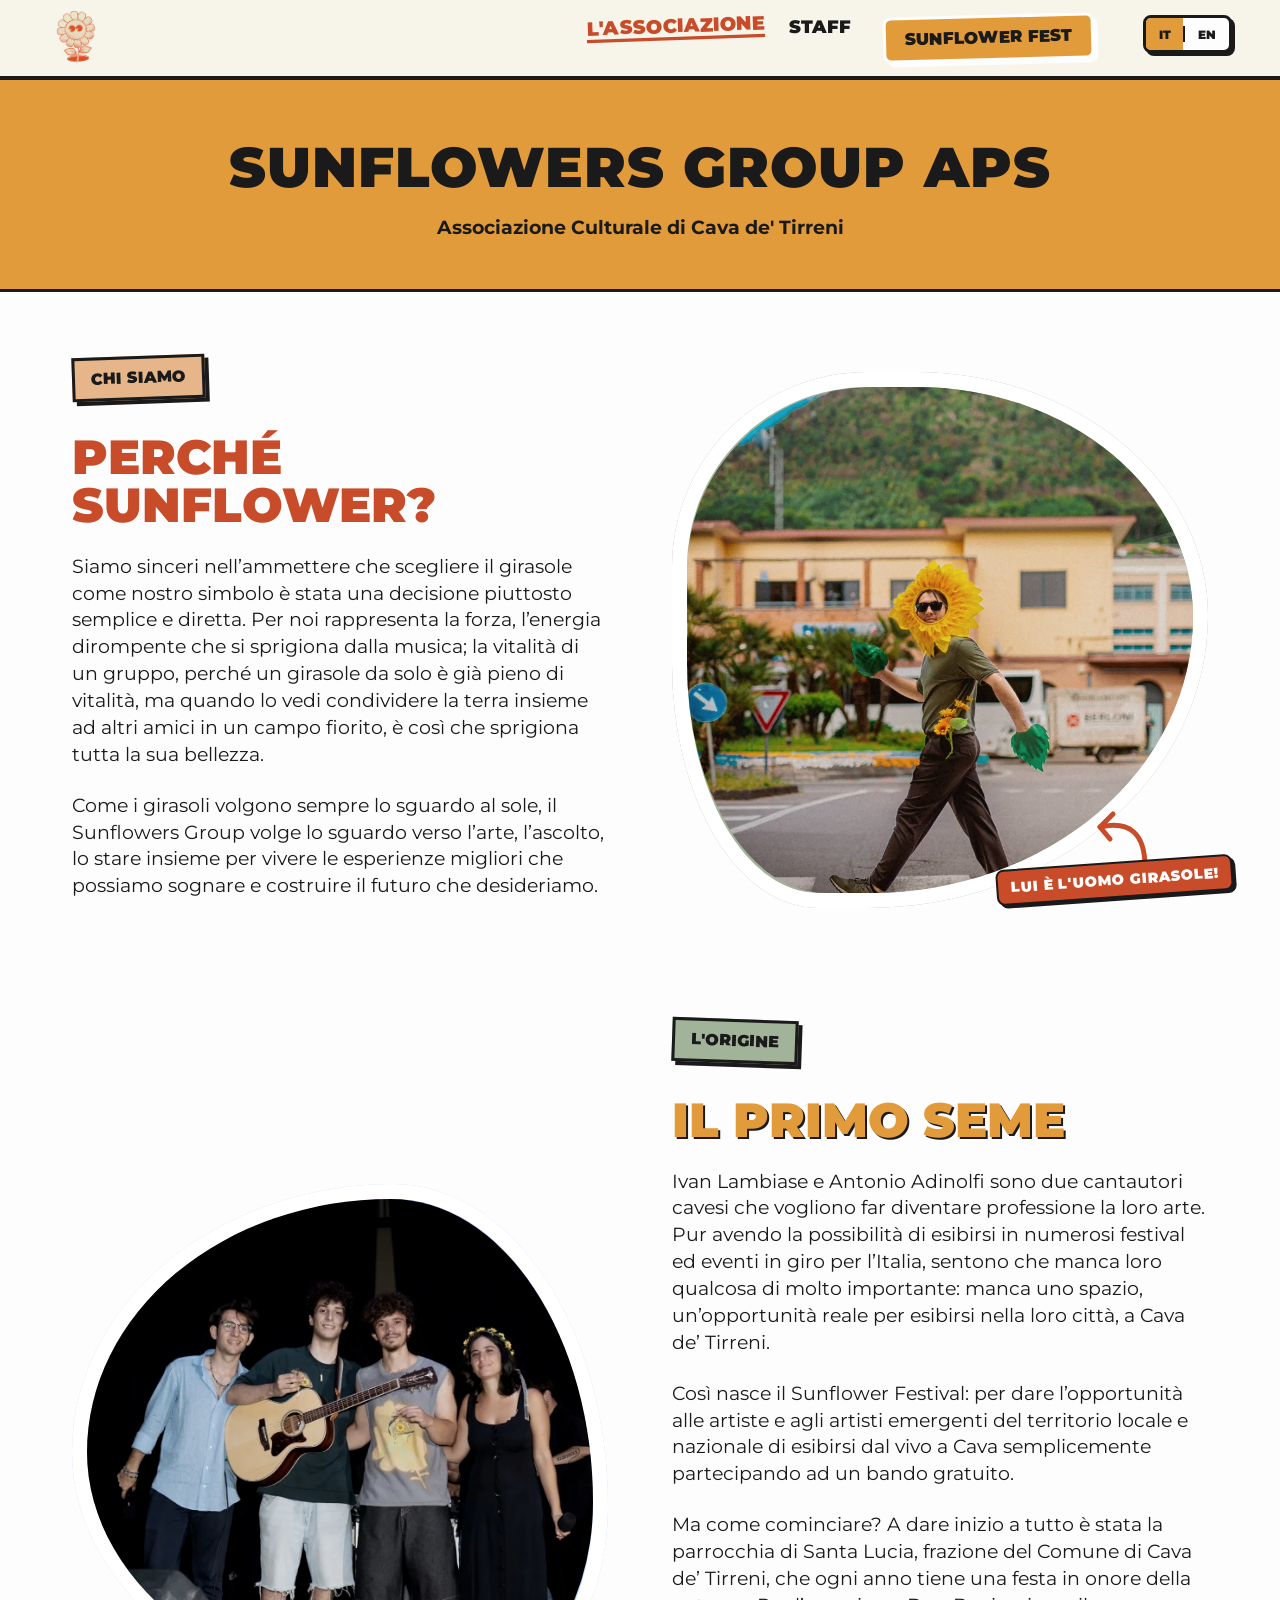
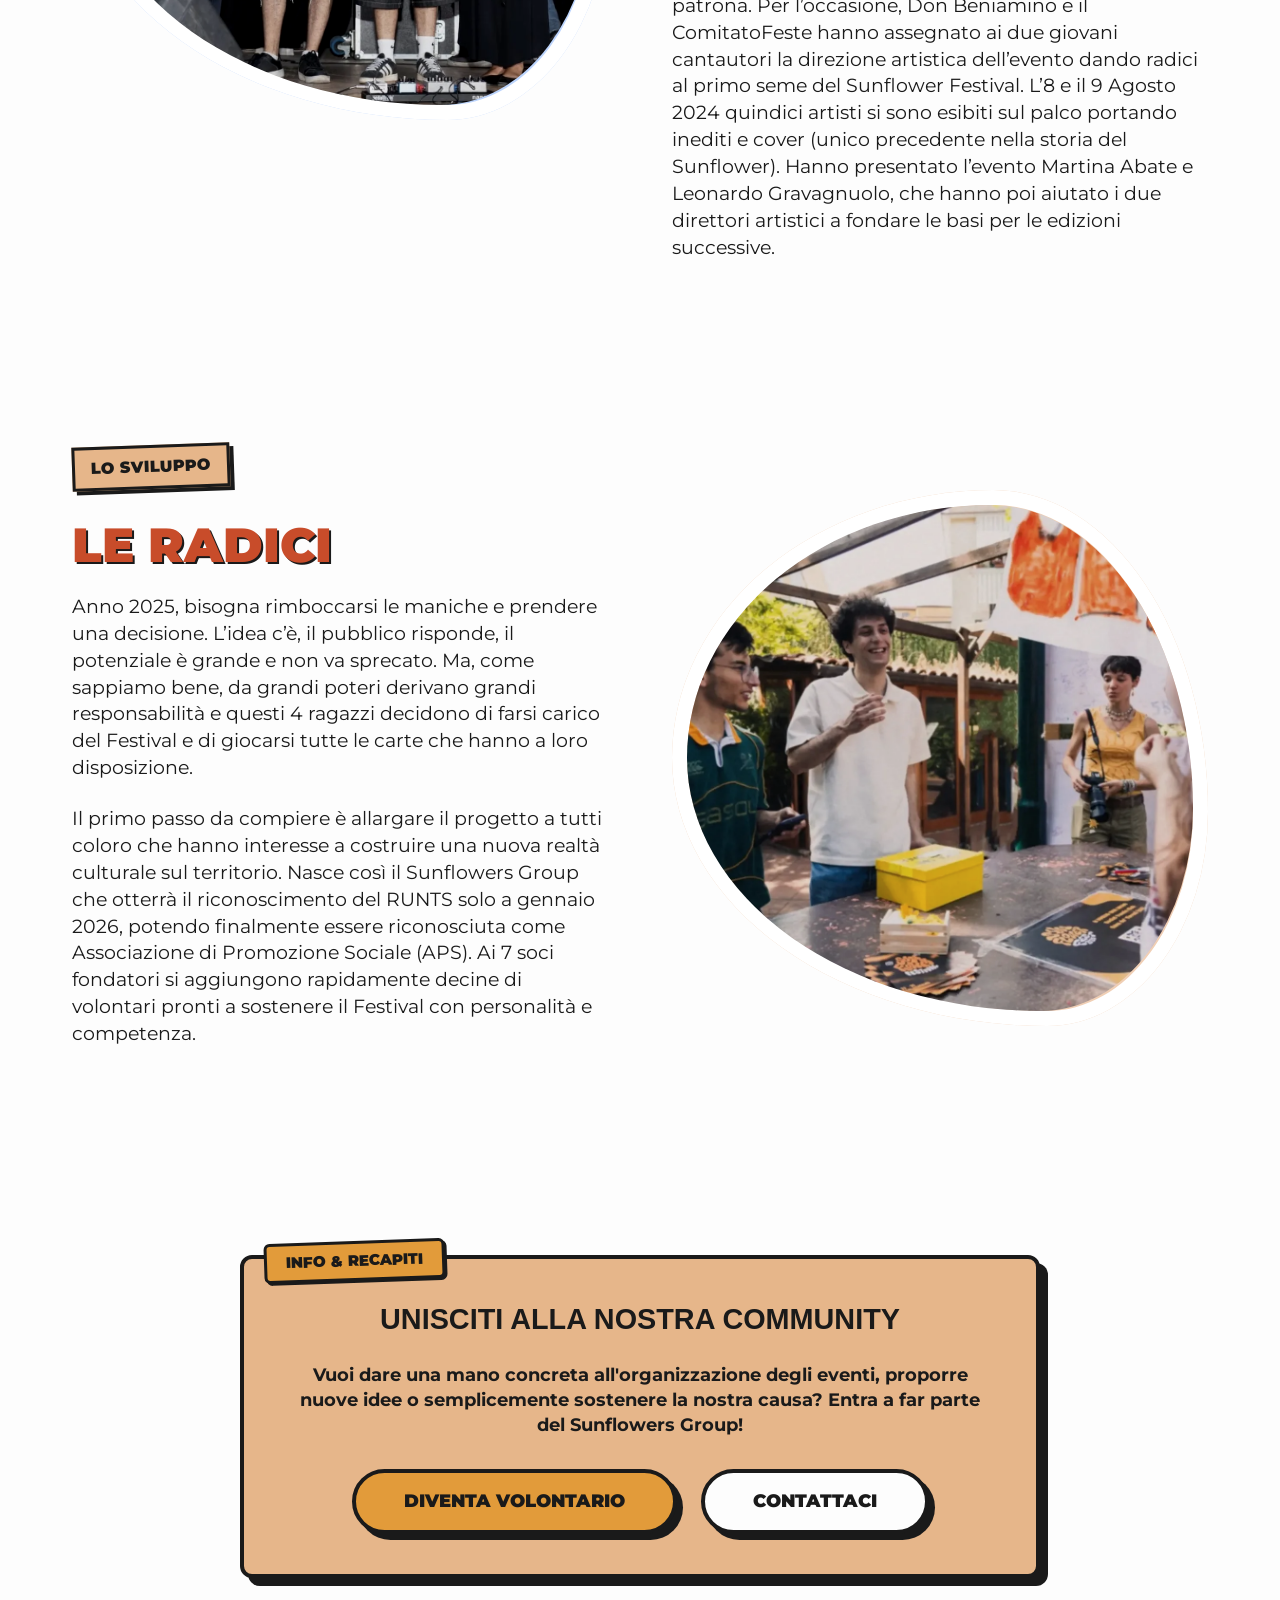
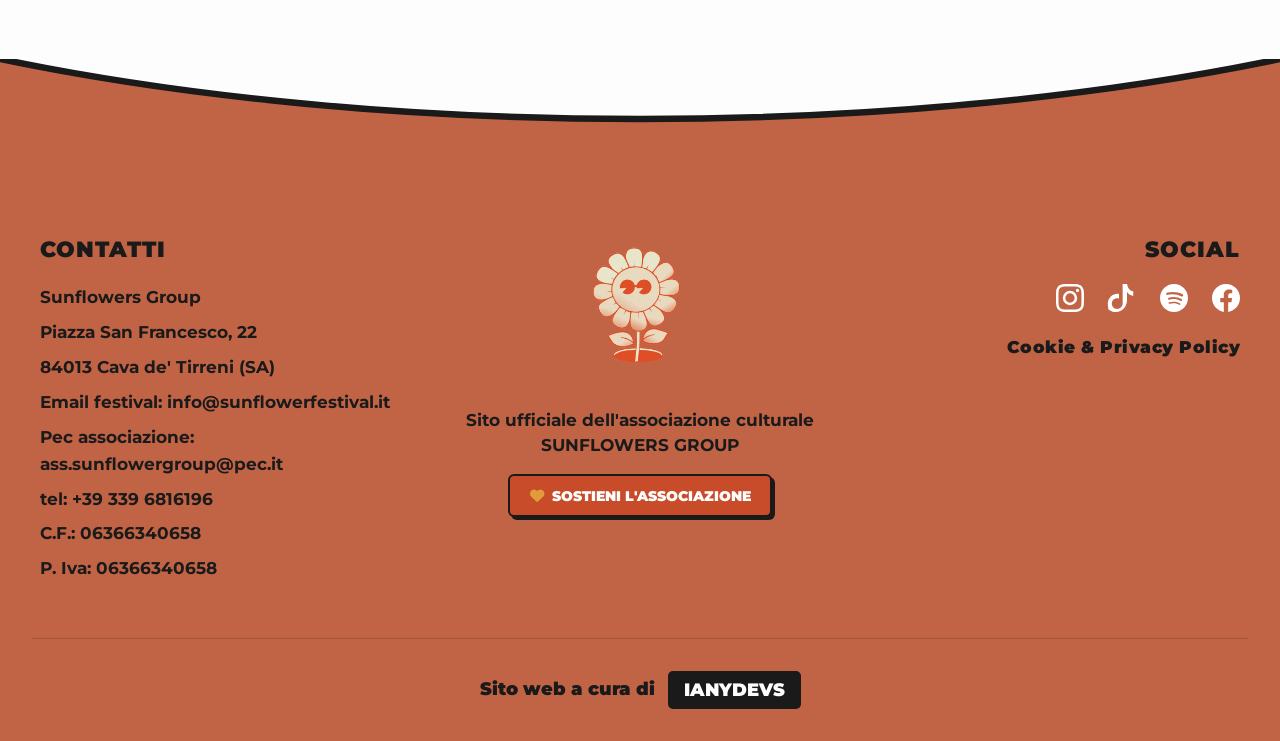
==== commit 0cfaa4c9: "Converti Foto56.jpeg a webp e inserita nel paragrafo Le Radici" ====
--- a/associazione/index.html
+++ b/associazione/index.html
@@ -181,12 +181,7 @@
                 </div>
                 <div class="info-image">
                     <div class="torn-paper-large shape-2 float-anim-1 interactive-photo" style="background-color: var(--c-pastel-orange);">
-                        <div class="torn-paper-inner" style="background-color: transparent; display: flex; align-items: center; justify-content: center; border: 3px dashed rgba(26, 26, 26, 0.4);">
-                            <span style="font-family: 'Monument Extended', sans-serif; font-size: 0.8rem; color: var(--text-black); opacity: 0.4;">
-
-
-                            </span>
-                        </div>
+                        <div class="torn-paper-inner cover-image img-vibes" style="background-image: url('../assets/Foto-generali/Foto56.webp');"></div>
                     </div>
                 </div>
             </article>
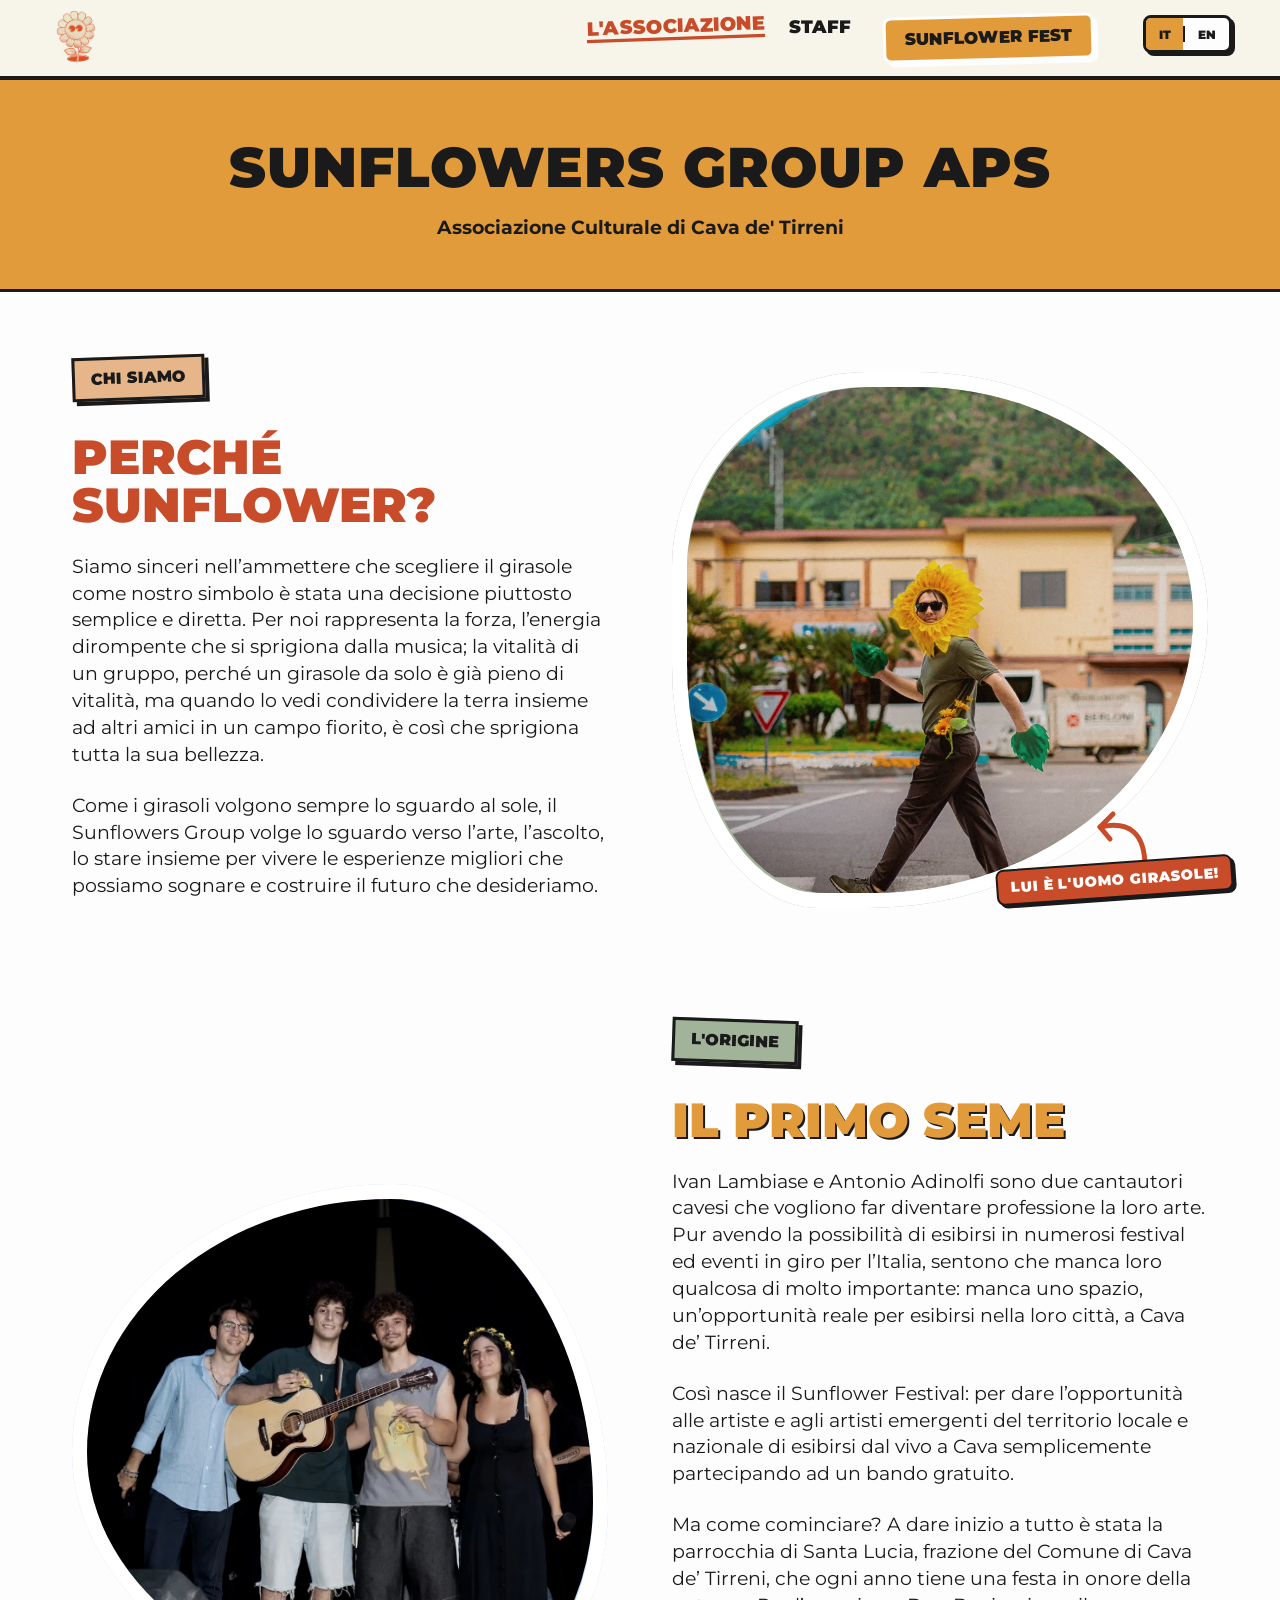
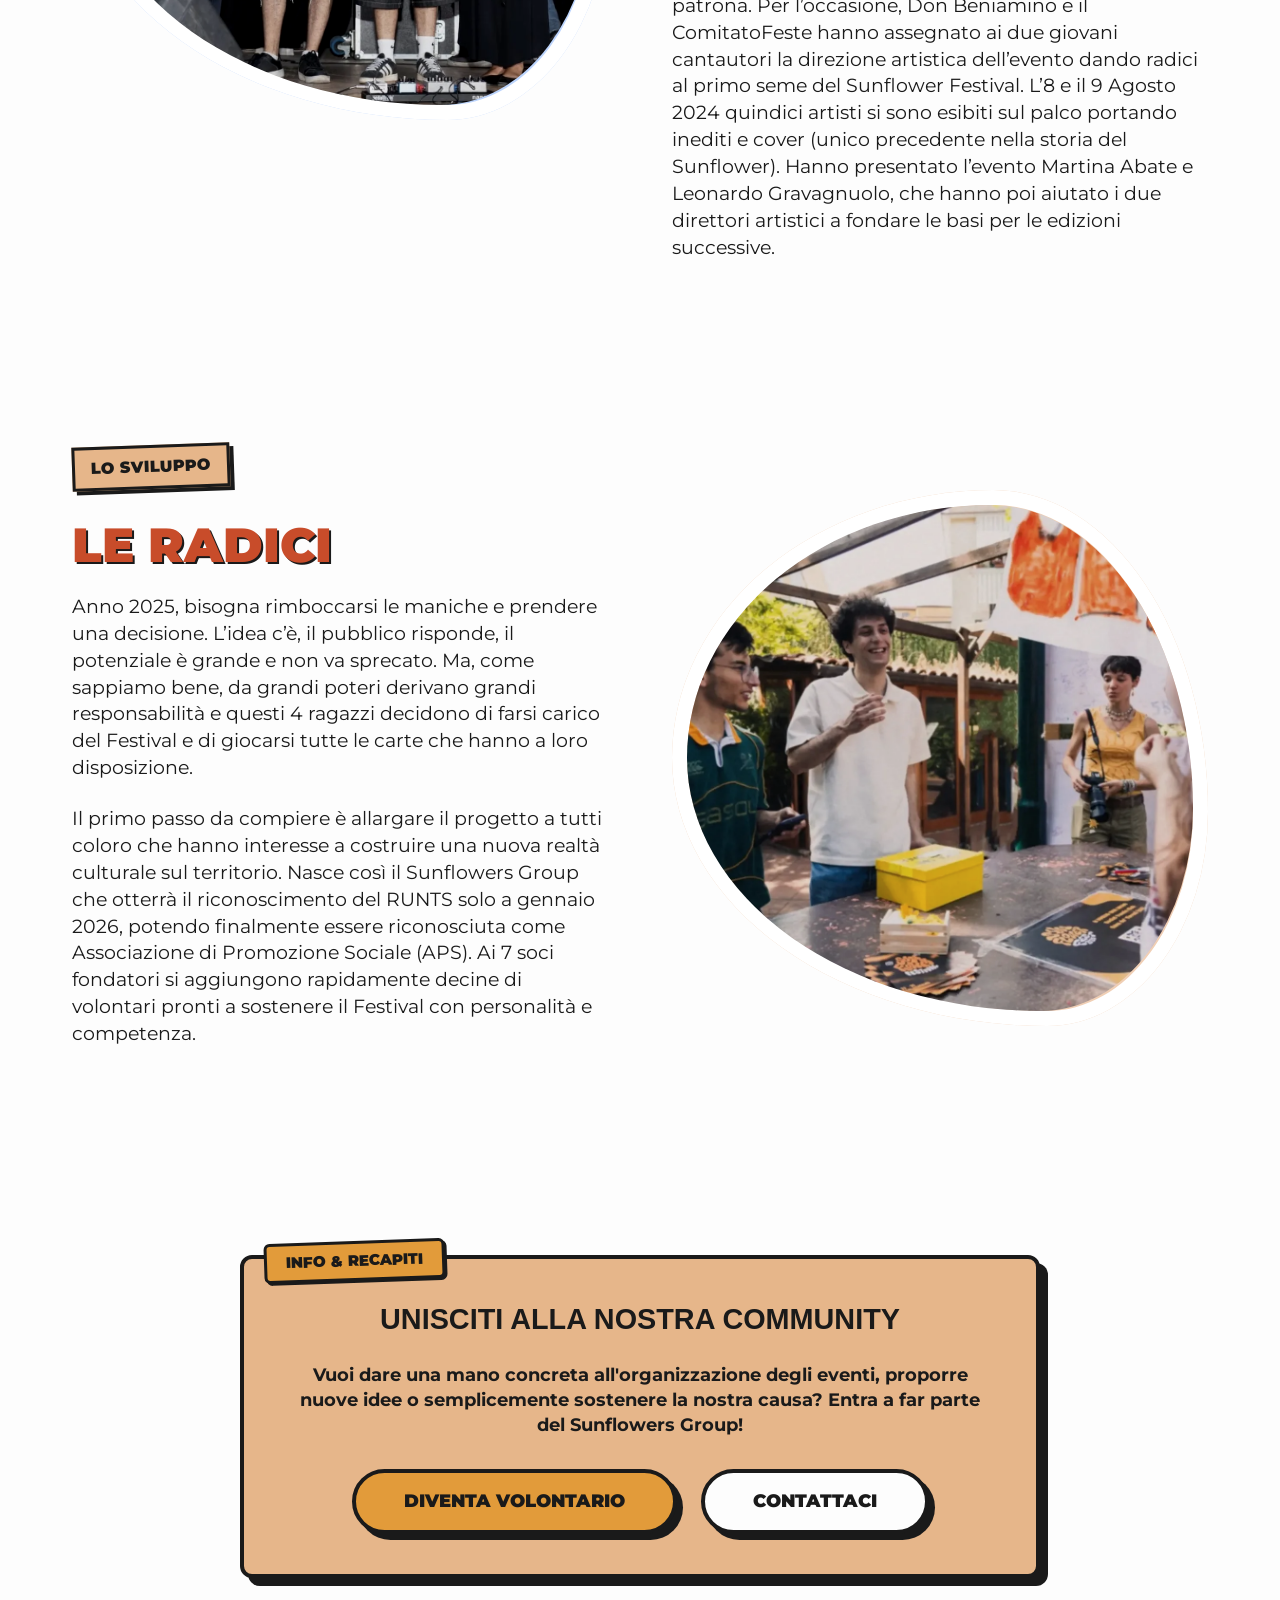
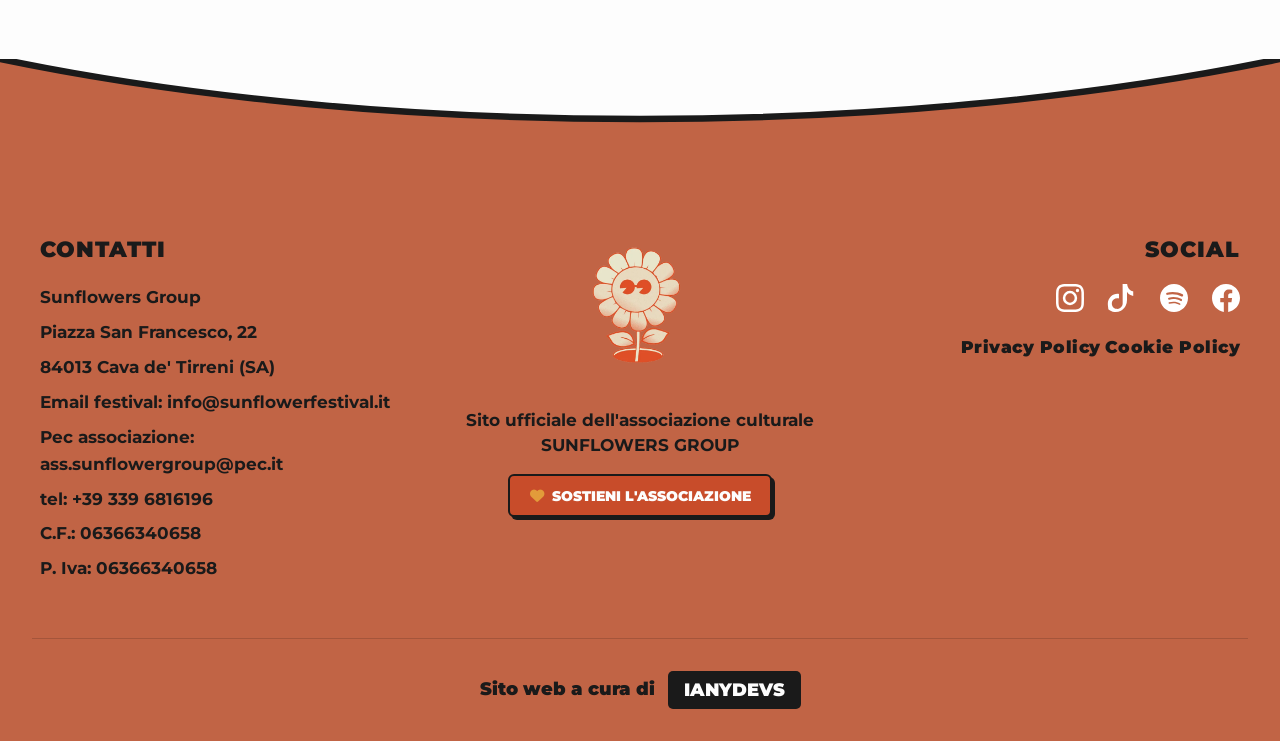
==== commit 62a1474f: "aggiunte cookie e privacy policy" ====
--- a/associazione/index.html
+++ b/associazione/index.html
@@ -1,6 +1,7 @@
 <!DOCTYPE html>
 <html lang="it">
 <head>
+    <script type="text/javascript" src="https://embeds.iubenda.com/widgets/5751ebe9-eceb-4207-8c43-e5f22a08bc19.js"></script>
     <meta charset="UTF-8">
     <meta name="viewport" content="width=device-width, initial-scale=1.0">
     <title>Sunflowers Group | Associazione Culturale</title>
@@ -295,7 +296,8 @@
                     </a>
                 </div>
                 <div class="policy-link">
-                    <a href="#" target="_blank" rel="noopener noreferrer">Cookie & Privacy Policy</a>
+                    <a href="https://www.iubenda.com/privacy-policy/64394838" class="iubenda-white iubenda-noiframe iubenda-embed" title="Privacy Policy ">Privacy Policy</a><script type="text/javascript">(function (w,d) {var loader = function () {var s = d.createElement("script"), tag = d.getElementsByTagName("script")[0]; s.src="https://cdn.iubenda.com/iubenda.js"; tag.parentNode.insertBefore(s,tag);}; if(w.addEventListener){w.addEventListener("load", loader, false);}else if(w.attachEvent){w.attachEvent("onload", loader);}else{w.onload = loader;}})(window, document);</script>
+                    <a href="https://www.iubenda.com/privacy-policy/64394838/cookie-policy" class="iubenda-white iubenda-noiframe iubenda-embed" title="Cookie Policy ">Cookie Policy</a><script type="text/javascript">(function (w,d) {var loader = function () {var s = d.createElement("script"), tag = d.getElementsByTagName("script")[0]; s.src="https://cdn.iubenda.com/iubenda.js"; tag.parentNode.insertBefore(s,tag);}; if(w.addEventListener){w.addEventListener("load", loader, false);}else if(w.attachEvent){w.attachEvent("onload", loader);}else{w.onload = loader;}})(window, document);</script>
                 </div>
             </div>
         </div>
--- a/associazione/style.css
+++ b/associazione/style.css
@@ -2885,6 +2885,9 @@
     width: 100%;
     max-width: 1200px;
     margin-bottom: 4rem;
+    padding: 12px;
+    box-sizing: border-box;
+    overflow: visible !important;
 }
 
 .social-brutalist-card {
